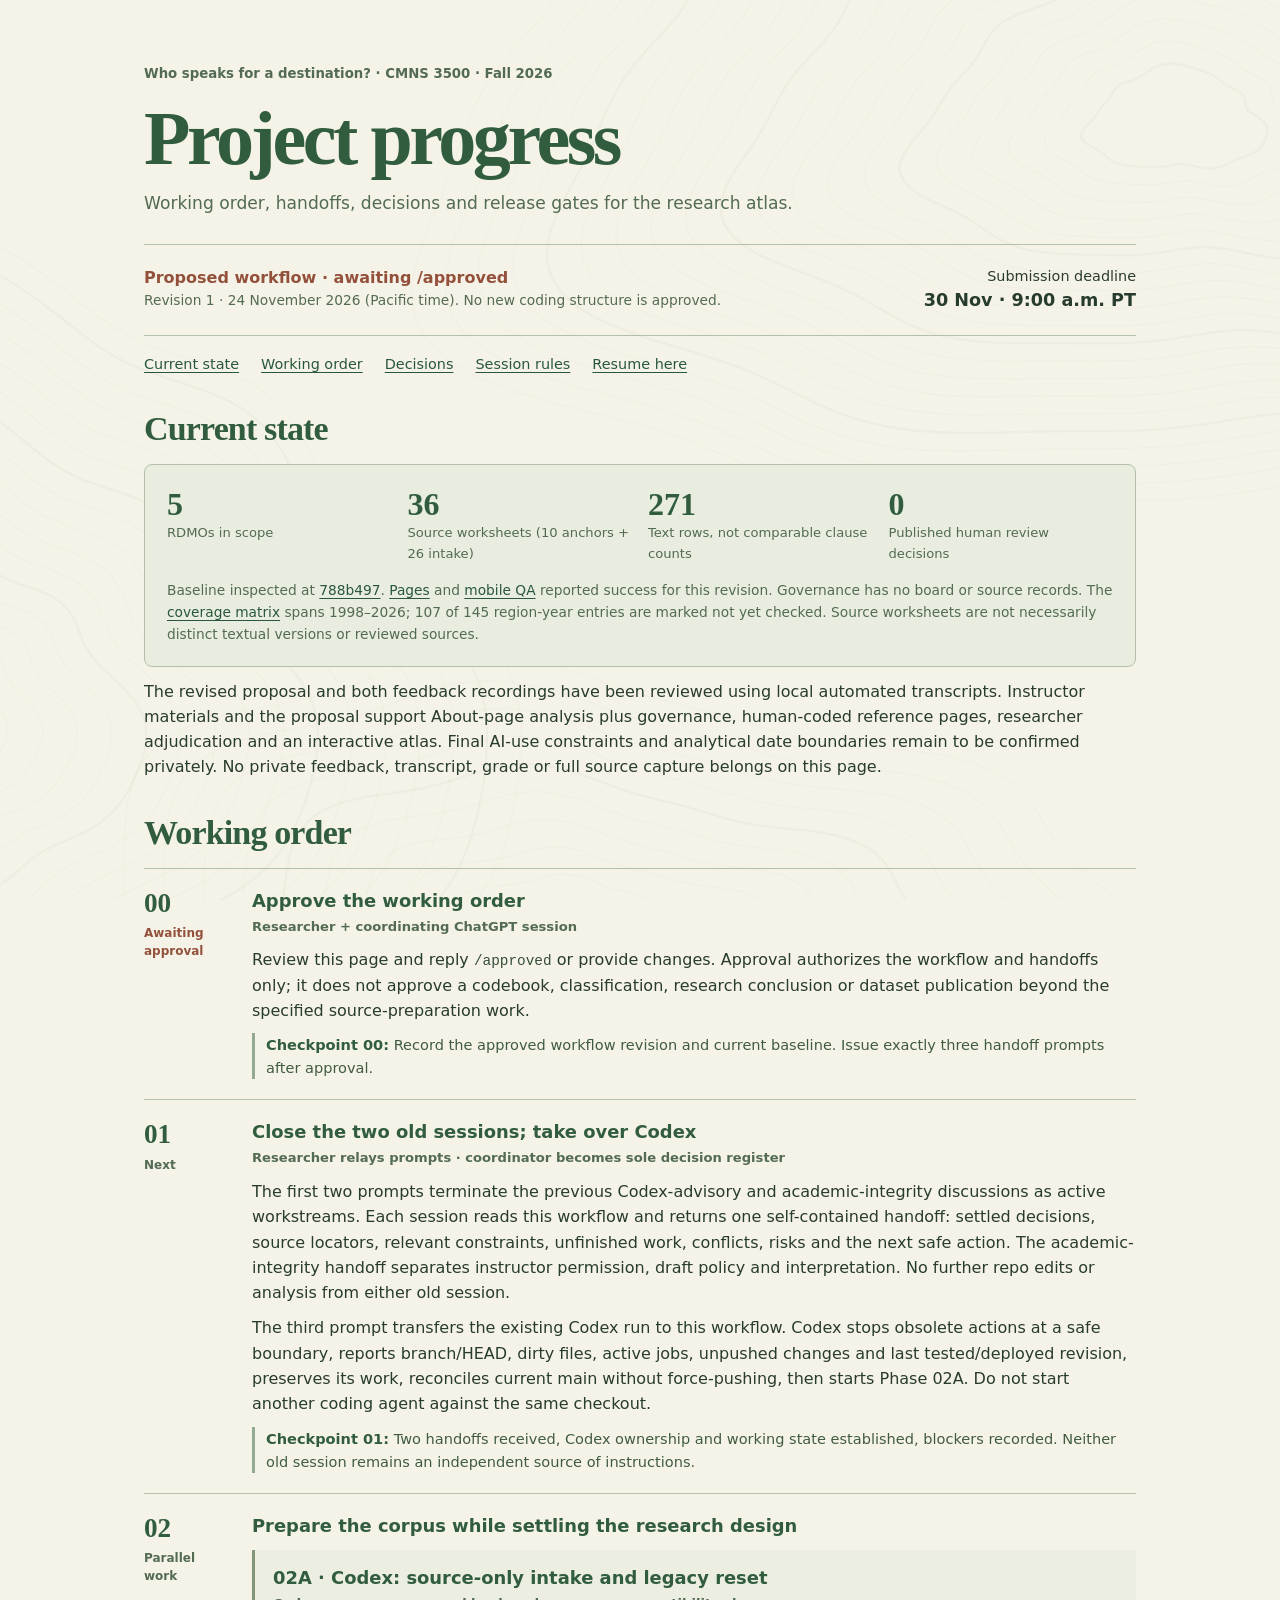
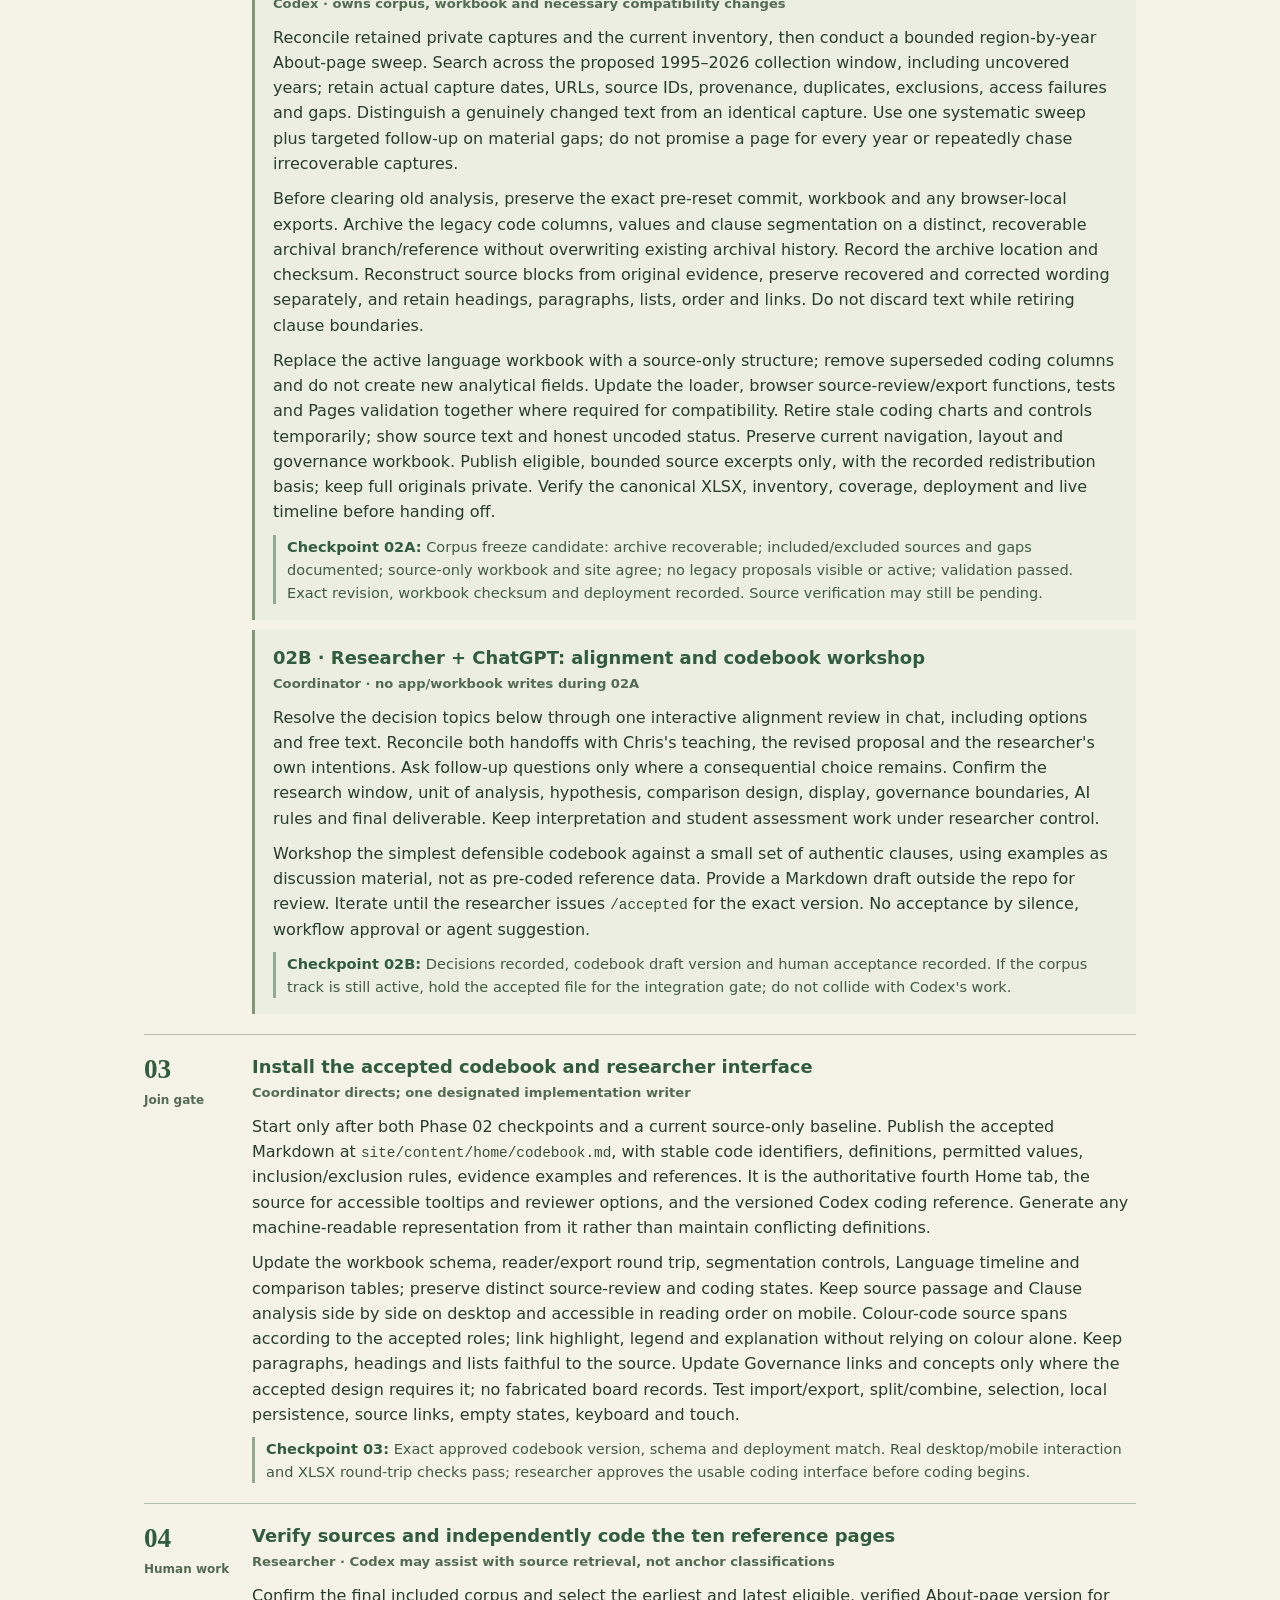
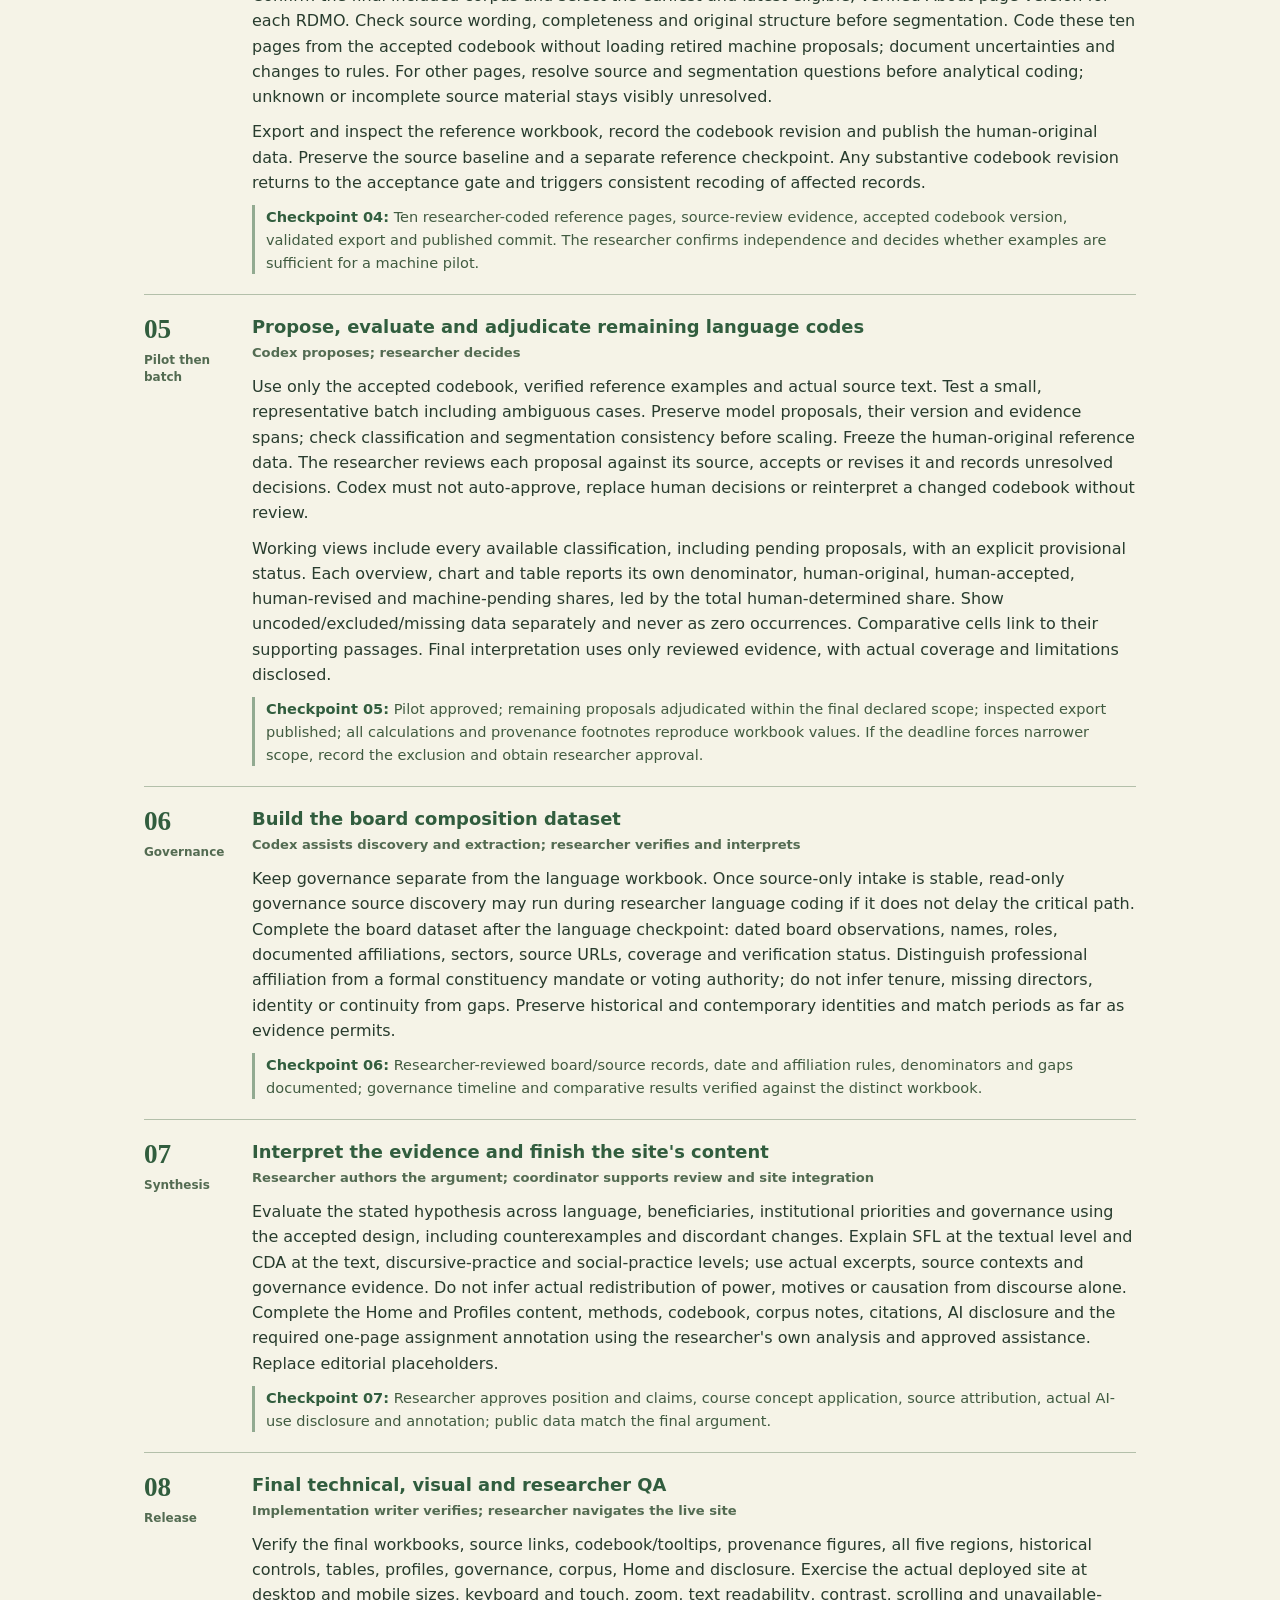
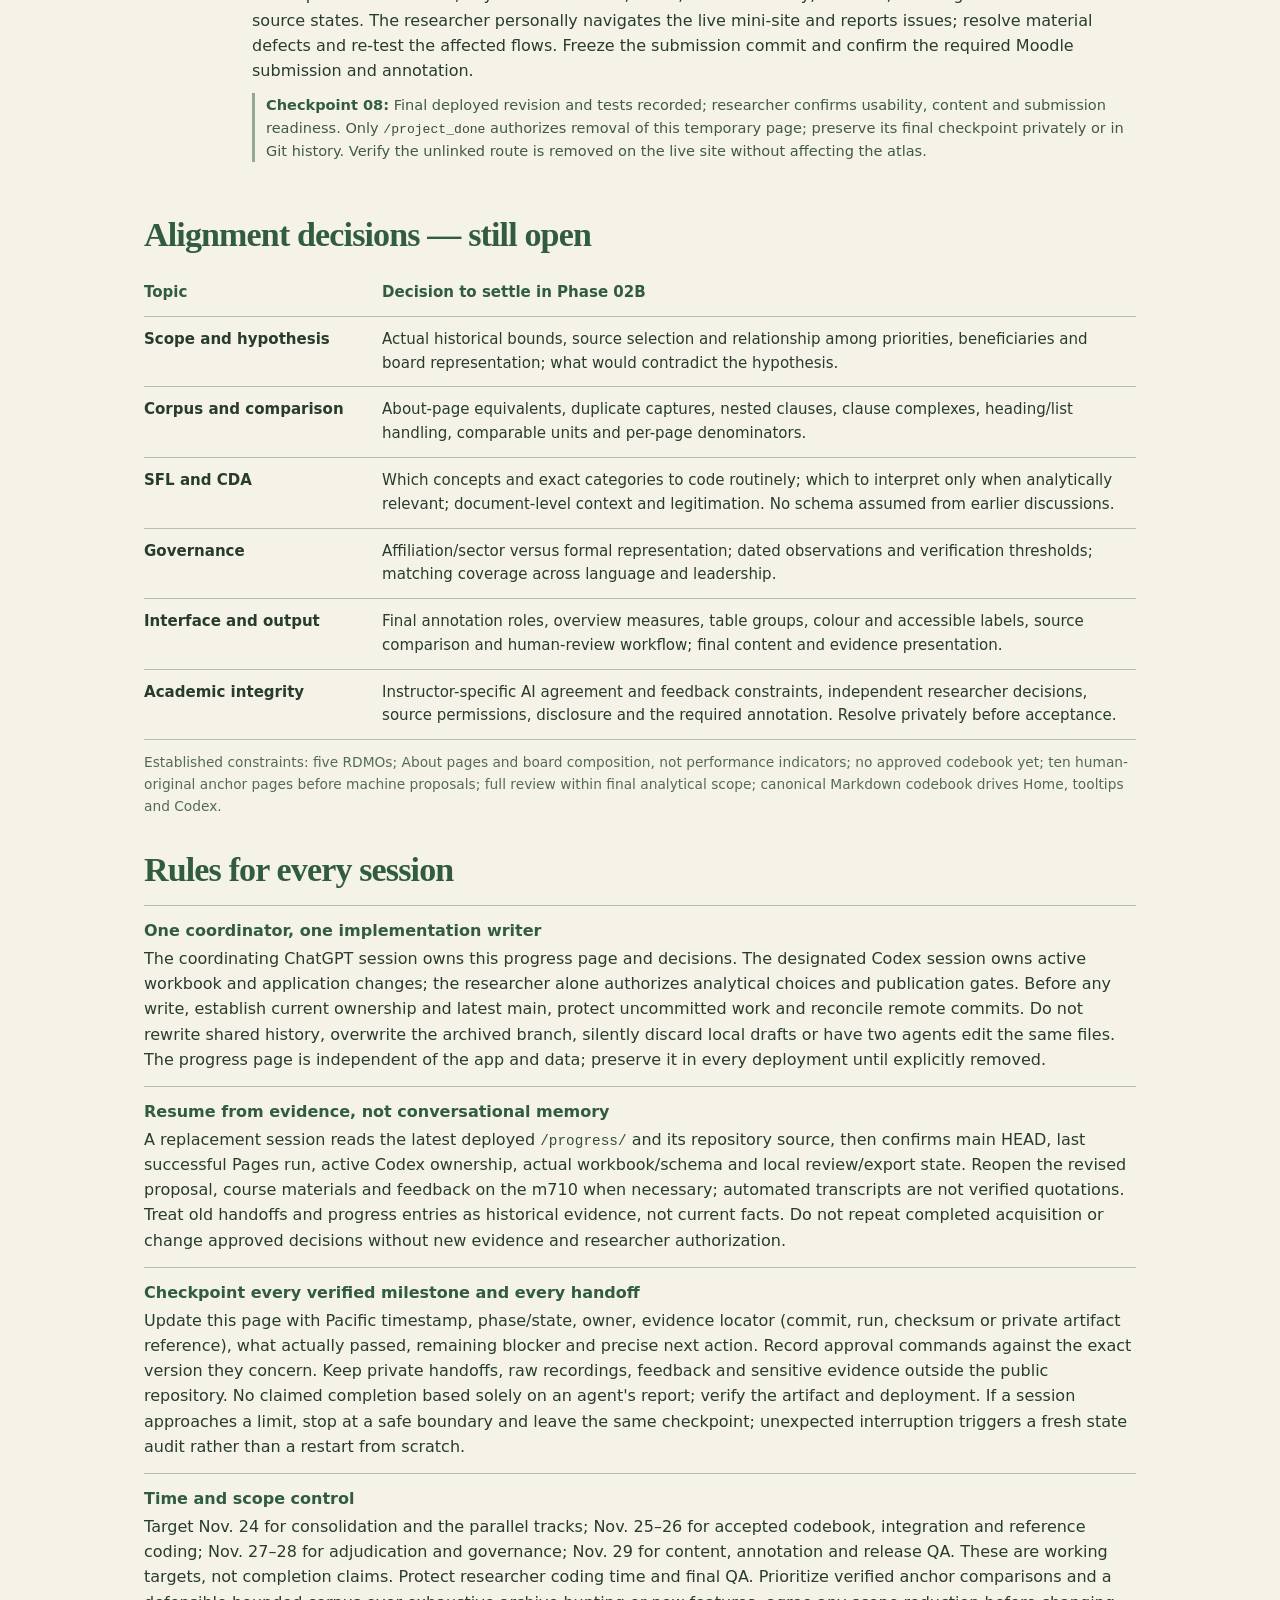
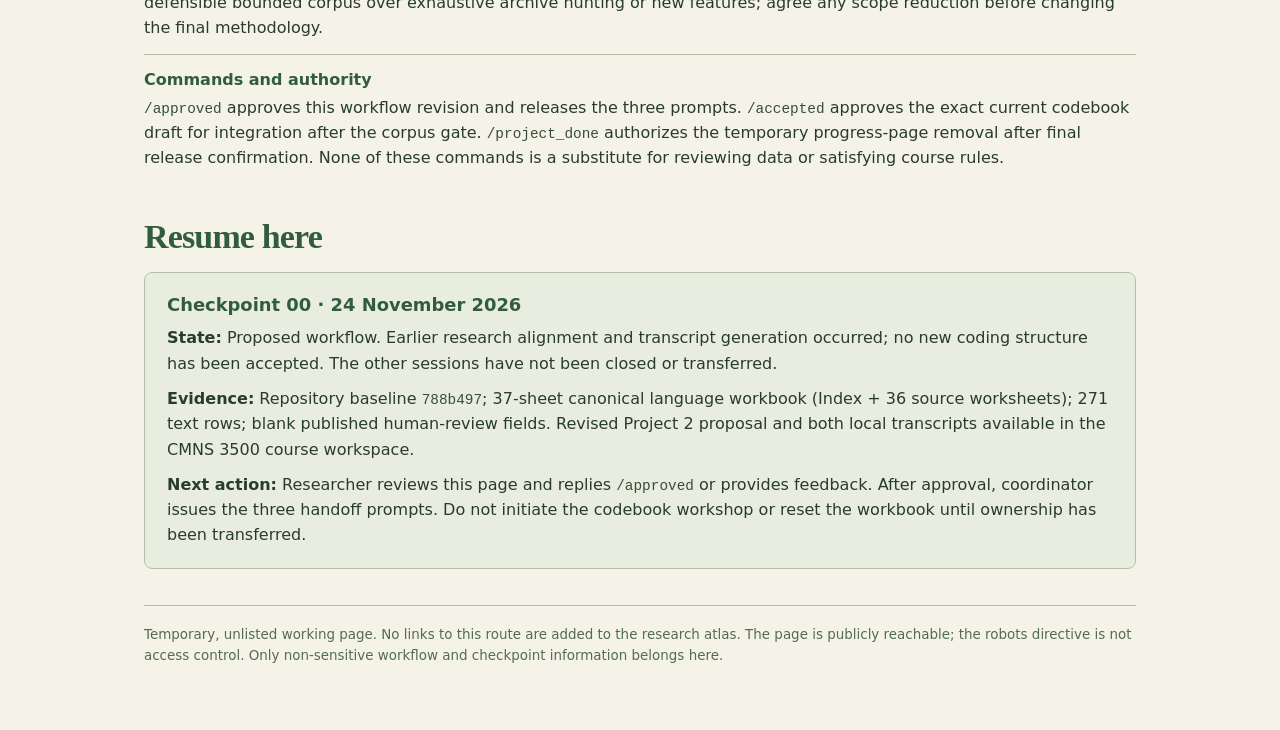
==== site/progress/index.html @ 335370e4 "docs: add temporary project workflow and recovery page" ====
<!doctype html>
<html lang="en">
<head>
<meta charset="utf-8">
<meta name="viewport" content="width=device-width,initial-scale=1">
<meta name="robots" content="noindex,nofollow,noarchive">
<meta name="theme-color" content="#f5f3e7">
<title>Project progress | Who speaks for a destination?</title>
<style>
:root{color-scheme:light;--paper:#f5f3e7;--ink:#283c2e;--pine:#315d3e;--muted:#536b52;--line:#b3bfaa;--wash:#e9eddf;--rust:#93513c;--serif:Georgia,"Times New Roman",serif;--sans:system-ui,-apple-system,BlinkMacSystemFont,"Segoe UI",sans-serif}
*{box-sizing:border-box}
html{scroll-behavior:smooth;scroll-padding-top:1rem}
body{margin:0;background:var(--paper);color:var(--ink);font:16px/1.58 var(--sans)}
body::before{content:"";position:fixed;inset:0;background:url("../assets/images/topography.svg") center/cover no-repeat;opacity:.25;z-index:-1;pointer-events:none}
main{max-width:1120px;margin:auto;padding:clamp(22px,5vw,72px)}
h1,h2,h3,p{margin:0}
h1{font:700 clamp(40px,6vw,76px)/.98 var(--serif);color:var(--pine);letter-spacing:-.045em;max-width:850px}
h2{font:700 clamp(25px,3vw,34px)/1.2 var(--serif);color:var(--pine);letter-spacing:-.025em;margin-bottom:14px}
h3{font-size:1.12rem;line-height:1.35;color:var(--pine)}
p+p{margin-top:10px}
a{color:#28573b;text-decoration:underline;text-underline-offset:3px}
a:focus-visible{outline:3px solid var(--rust);outline-offset:4px}
code{font: .9em ui-monospace,SFMono-Regular,Consolas,monospace;overflow-wrap:anywhere;color:#364e39}
header{padding:0 0 26px;border-bottom:1px solid var(--line)}
.kicker{font-size:.83rem;font-weight:650;color:var(--muted);margin-bottom:16px}
.subtitle{font-size:1.07rem;color:var(--muted);margin-top:15px;max-width:760px}
.status{display:grid;grid-template-columns:1fr auto;align-items:start;gap:16px;padding:20px 0;border-bottom:1px solid var(--line)}
.status strong{color:var(--rust)}
.deadline{text-align:right;font-size:.9rem;white-space:nowrap}
.deadline b{display:block;font-size:1.1rem}
.toc{display:flex;flex-wrap:wrap;gap:8px 22px;padding:17px 0 0;font-size:.9rem}
section{margin-top:33px}
.snapshot{background:var(--wash);border:1px solid var(--line);border-radius:8px;padding:20px 22px}
.metrics{display:grid;grid-template-columns:repeat(4,minmax(0,1fr));gap:16px;margin:0 0 16px}
.metric b{display:block;color:var(--pine);font:700 2rem/1.2 var(--serif)}
.metric span{display:block;font-size:.82rem;color:var(--muted)}
.small{font-size:.86rem;color:var(--muted)}
.phase{position:relative;display:grid;grid-template-columns:88px minmax(0,1fr);gap:20px;padding:20px 0;border-top:1px solid var(--line)}
.phase-id{color:var(--pine);font:700 1.7rem/1.1 var(--serif)}
.phase-status{font:600 .75rem/1.45 var(--sans);display:block;margin-top:7px;color:var(--muted)}
.phase-status.current{color:var(--rust)}
.owner{color:var(--muted);font-size:.82rem;font-weight:650;margin:4px 0 8px}
.gate{margin-top:10px;font-size:.91rem;color:#405b40;border-left:3px solid #92aa91;padding-left:11px}
.gate b{color:#315d3e}
.parallel{padding:16px 18px;background:rgba(233,237,223,.75);border-left:3px solid #82967a;margin-top:12px}
.parallel+.parallel{margin-top:10px}
table{width:100%;border-collapse:collapse;text-align:left;font-size:.94rem}
th,td{padding:11px 12px 11px 0;border-bottom:1px solid var(--line);vertical-align:top}
th{font-weight:650;color:var(--pine)}
td:first-child{width:24%;font-weight:650}
.rule{padding:14px 0;border-top:1px solid var(--line)}
.rule h3{font-size:1rem;margin-bottom:4px}
footer{border-top:1px solid var(--line);margin-top:36px;padding:18px 0 0;color:var(--muted);font-size:.84rem}
@media(max-width:650px){main{padding:24px 18px 40px}.status{grid-template-columns:1fr}.deadline{text-align:left;white-space:normal}.metrics{grid-template-columns:repeat(2,minmax(0,1fr))}.phase{grid-template-columns:54px minmax(0,1fr);gap:12px}.phase-id{font-size:1.45rem}.phase-status{font-size:.7rem}.snapshot{padding:17px 14px}.parallel{padding:12px}.toc{gap:8px 16px}td:first-child{width:29%}}
@media(prefers-reduced-motion:reduce){html{scroll-behavior:auto}}
</style>
</head>
<body>
<main>
<header>
<p class="kicker">Who speaks for a destination? &middot; CMNS 3500 &middot; Fall 2026</p>
<h1>Project progress</h1>
<p class="subtitle">Working order, handoffs, decisions and release gates for the research atlas.</p>
</header>
<div class="status">
<div><strong>Proposed workflow &middot; awaiting /approved</strong><p class="small">Revision 1 &middot; 24 November 2026 (Pacific time). No new coding structure is approved.</p></div>
<div class="deadline">Submission deadline<b>30 Nov &middot; 9:00 a.m. PT</b></div>
</div>
<nav class="toc" aria-label="Page contents"><a href="#baseline">Current state</a><a href="#workflow">Working order</a><a href="#decisions">Decisions</a><a href="#rules">Session rules</a><a href="#checkpoint">Resume here</a></nav>

<section id="baseline" aria-labelledby="baseline-title">
<h2 id="baseline-title">Current state</h2>
<div class="snapshot">
<div class="metrics">
<div class="metric"><b>5</b><span>RDMOs in scope</span></div>
<div class="metric"><b>36</b><span>Source worksheets (10 anchors + 26 intake)</span></div>
<div class="metric"><b>271</b><span>Text rows, not comparable clause counts</span></div>
<div class="metric"><b>0</b><span>Published human review decisions</span></div>
</div>
<p class="small">Baseline inspected at <a href="https://github.com/dudechilling/who-speaks-for-a-destination/commit/788b4977535ac9f807e79483018d8ee8fff9602e">788b497</a>. <a href="https://github.com/dudechilling/who-speaks-for-a-destination/actions/runs/45480235728">Pages</a> and <a href="https://github.com/dudechilling/who-speaks-for-a-destination/actions/runs/45480235491">mobile QA</a> reported success for this revision. Governance has no board or source records. The <a href="https://github.com/dudechilling/who-speaks-for-a-destination/blob/788b4977535ac9f807e79483018d8ee8fff9602e/corpus/longitudinal_coverage.csv">coverage matrix</a> spans 1998–2026; 107 of 145 region-year entries are marked not yet checked. Source worksheets are not necessarily distinct textual versions or reviewed sources.</p>
</div>
<p style="margin-top:12px">The revised proposal and both feedback recordings have been reviewed using local automated transcripts. Instructor materials and the proposal support About-page analysis plus governance, human-coded reference pages, researcher adjudication and an interactive atlas. Final AI-use constraints and analytical date boundaries remain to be confirmed privately. No private feedback, transcript, grade or full source capture belongs on this page.</p>
</section>

<section id="workflow" aria-labelledby="workflow-title">
<h2 id="workflow-title">Working order</h2>

<article class="phase" id="p0">
<div class="phase-id">00<span class="phase-status current">Awaiting approval</span></div>
<div><h3>Approve the working order</h3><p class="owner">Researcher + coordinating ChatGPT session</p><p>Review this page and reply <code>/approved</code> or provide changes. Approval authorizes the workflow and handoffs only; it does not approve a codebook, classification, research conclusion or dataset publication beyond the specified source-preparation work.</p><p class="gate"><b>Checkpoint 00:</b> Record the approved workflow revision and current baseline. Issue exactly three handoff prompts after approval.</p></div>
</article>

<article class="phase" id="p1">
<div class="phase-id">01<span class="phase-status">Next</span></div>
<div><h3>Close the two old sessions; take over Codex</h3><p class="owner">Researcher relays prompts &middot; coordinator becomes sole decision register</p><p>The first two prompts terminate the previous Codex-advisory and academic-integrity discussions as active workstreams. Each session reads this workflow and returns one self-contained handoff: settled decisions, source locators, relevant constraints, unfinished work, conflicts, risks and the next safe action. The academic-integrity handoff separates instructor permission, draft policy and interpretation. No further repo edits or analysis from either old session.</p><p>The third prompt transfers the existing Codex run to this workflow. Codex stops obsolete actions at a safe boundary, reports branch/HEAD, dirty files, active jobs, unpushed changes and last tested/deployed revision, preserves its work, reconciles current main without force-pushing, then starts Phase 02A. Do not start another coding agent against the same checkout.</p><p class="gate"><b>Checkpoint 01:</b> Two handoffs received, Codex ownership and working state established, blockers recorded. Neither old session remains an independent source of instructions.</p></div>
</article>

<article class="phase" id="p2">
<div class="phase-id">02<span class="phase-status">Parallel work</span></div>
<div><h3>Prepare the corpus while settling the research design</h3>
<div class="parallel"><h3>02A &middot; Codex: source-only intake and legacy reset</h3><p class="owner">Codex &middot; owns corpus, workbook and necessary compatibility changes</p><p>Reconcile retained private captures and the current inventory, then conduct a bounded region-by-year About-page sweep. Search across the proposed 1995–2026 collection window, including uncovered years; retain actual capture dates, URLs, source IDs, provenance, duplicates, exclusions, access failures and gaps. Distinguish a genuinely changed text from an identical capture. Use one systematic sweep plus targeted follow-up on material gaps; do not promise a page for every year or repeatedly chase irrecoverable captures.</p><p>Before clearing old analysis, preserve the exact pre-reset commit, workbook and any browser-local exports. Archive the legacy code columns, values and clause segmentation on a distinct, recoverable archival branch/reference without overwriting existing archival history. Record the archive location and checksum. Reconstruct source blocks from original evidence, preserve recovered and corrected wording separately, and retain headings, paragraphs, lists, order and links. Do not discard text while retiring clause boundaries.</p><p>Replace the active language workbook with a source-only structure; remove superseded coding columns and do not create new analytical fields. Update the loader, browser source-review/export functions, tests and Pages validation together where required for compatibility. Retire stale coding charts and controls temporarily; show source text and honest uncoded status. Preserve current navigation, layout and governance workbook. Publish eligible, bounded source excerpts only, with the recorded redistribution basis; keep full originals private. Verify the canonical XLSX, inventory, coverage, deployment and live timeline before handing off.</p><p class="gate"><b>Checkpoint 02A:</b> Corpus freeze candidate: archive recoverable; included/excluded sources and gaps documented; source-only workbook and site agree; no legacy proposals visible or active; validation passed. Exact revision, workbook checksum and deployment recorded. Source verification may still be pending.</p></div>
<div class="parallel"><h3>02B &middot; Researcher + ChatGPT: alignment and codebook workshop</h3><p class="owner">Coordinator &middot; no app/workbook writes during 02A</p><p>Resolve the decision topics below through one interactive alignment review in chat, including options and free text. Reconcile both handoffs with Chris's teaching, the revised proposal and the researcher's own intentions. Ask follow-up questions only where a consequential choice remains. Confirm the research window, unit of analysis, hypothesis, comparison design, display, governance boundaries, AI rules and final deliverable. Keep interpretation and student assessment work under researcher control.</p><p>Workshop the simplest defensible codebook against a small set of authentic clauses, using examples as discussion material, not as pre-coded reference data. Provide a Markdown draft outside the repo for review. Iterate until the researcher issues <code>/accepted</code> for the exact version. No acceptance by silence, workflow approval or agent suggestion.</p><p class="gate"><b>Checkpoint 02B:</b> Decisions recorded, codebook draft version and human acceptance recorded. If the corpus track is still active, hold the accepted file for the integration gate; do not collide with Codex's work.</p></div>
</div>
</article>

<article class="phase" id="p3">
<div class="phase-id">03<span class="phase-status">Join gate</span></div>
<div><h3>Install the accepted codebook and researcher interface</h3><p class="owner">Coordinator directs; one designated implementation writer</p><p>Start only after both Phase 02 checkpoints and a current source-only baseline. Publish the accepted Markdown at <code>site/content/home/codebook.md</code>, with stable code identifiers, definitions, permitted values, inclusion/exclusion rules, evidence examples and references. It is the authoritative fourth Home tab, the source for accessible tooltips and reviewer options, and the versioned Codex coding reference. Generate any machine-readable representation from it rather than maintain conflicting definitions.</p><p>Update the workbook schema, reader/export round trip, segmentation controls, Language timeline and comparison tables; preserve distinct source-review and coding states. Keep source passage and Clause analysis side by side on desktop and accessible in reading order on mobile. Colour-code source spans according to the accepted roles; link highlight, legend and explanation without relying on colour alone. Keep paragraphs, headings and lists faithful to the source. Update Governance links and concepts only where the accepted design requires it; no fabricated board records. Test import/export, split/combine, selection, local persistence, source links, empty states, keyboard and touch.</p><p class="gate"><b>Checkpoint 03:</b> Exact approved codebook version, schema and deployment match. Real desktop/mobile interaction and XLSX round-trip checks pass; researcher approves the usable coding interface before coding begins.</p></div>
</article>

<article class="phase" id="p4">
<div class="phase-id">04<span class="phase-status">Human work</span></div>
<div><h3>Verify sources and independently code the ten reference pages</h3><p class="owner">Researcher &middot; Codex may assist with source retrieval, not anchor classifications</p><p>Confirm the final included corpus and select the earliest and latest eligible, verified About-page version for each RDMO. Check source wording, completeness and original structure before segmentation. Code these ten pages from the accepted codebook without loading retired machine proposals; document uncertainties and changes to rules. For other pages, resolve source and segmentation questions before analytical coding; unknown or incomplete source material stays visibly unresolved.</p><p>Export and inspect the reference workbook, record the codebook revision and publish the human-original data. Preserve the source baseline and a separate reference checkpoint. Any substantive codebook revision returns to the acceptance gate and triggers consistent recoding of affected records.</p><p class="gate"><b>Checkpoint 04:</b> Ten researcher-coded reference pages, source-review evidence, accepted codebook version, validated export and published commit. The researcher confirms independence and decides whether examples are sufficient for a machine pilot.</p></div>
</article>

<article class="phase" id="p5">
<div class="phase-id">05<span class="phase-status">Pilot then batch</span></div>
<div><h3>Propose, evaluate and adjudicate remaining language codes</h3><p class="owner">Codex proposes; researcher decides</p><p>Use only the accepted codebook, verified reference examples and actual source text. Test a small, representative batch including ambiguous cases. Preserve model proposals, their version and evidence spans; check classification and segmentation consistency before scaling. Freeze the human-original reference data. The researcher reviews each proposal against its source, accepts or revises it and records unresolved decisions. Codex must not auto-approve, replace human decisions or reinterpret a changed codebook without review.</p><p>Working views include every available classification, including pending proposals, with an explicit provisional status. Each overview, chart and table reports its own denominator, human-original, human-accepted, human-revised and machine-pending shares, led by the total human-determined share. Show uncoded/excluded/missing data separately and never as zero occurrences. Comparative cells link to their supporting passages. Final interpretation uses only reviewed evidence, with actual coverage and limitations disclosed.</p><p class="gate"><b>Checkpoint 05:</b> Pilot approved; remaining proposals adjudicated within the final declared scope; inspected export published; all calculations and provenance footnotes reproduce workbook values. If the deadline forces narrower scope, record the exclusion and obtain researcher approval.</p></div>
</article>

<article class="phase" id="p6">
<div class="phase-id">06<span class="phase-status">Governance</span></div>
<div><h3>Build the board composition dataset</h3><p class="owner">Codex assists discovery and extraction; researcher verifies and interprets</p><p>Keep governance separate from the language workbook. Once source-only intake is stable, read-only governance source discovery may run during researcher language coding if it does not delay the critical path. Complete the board dataset after the language checkpoint: dated board observations, names, roles, documented affiliations, sectors, source URLs, coverage and verification status. Distinguish professional affiliation from a formal constituency mandate or voting authority; do not infer tenure, missing directors, identity or continuity from gaps. Preserve historical and contemporary identities and match periods as far as evidence permits.</p><p class="gate"><b>Checkpoint 06:</b> Researcher-reviewed board/source records, date and affiliation rules, denominators and gaps documented; governance timeline and comparative results verified against the distinct workbook.</p></div>
</article>

<article class="phase" id="p7">
<div class="phase-id">07<span class="phase-status">Synthesis</span></div>
<div><h3>Interpret the evidence and finish the site's content</h3><p class="owner">Researcher authors the argument; coordinator supports review and site integration</p><p>Evaluate the stated hypothesis across language, beneficiaries, institutional priorities and governance using the accepted design, including counterexamples and discordant changes. Explain SFL at the textual level and CDA at the text, discursive-practice and social-practice levels; use actual excerpts, source contexts and governance evidence. Do not infer actual redistribution of power, motives or causation from discourse alone. Complete the Home and Profiles content, methods, codebook, corpus notes, citations, AI disclosure and the required one-page assignment annotation using the researcher's own analysis and approved assistance. Replace editorial placeholders.</p><p class="gate"><b>Checkpoint 07:</b> Researcher approves position and claims, course concept application, source attribution, actual AI-use disclosure and annotation; public data match the final argument.</p></div>
</article>

<article class="phase" id="p8">
<div class="phase-id">08<span class="phase-status">Release</span></div>
<div><h3>Final technical, visual and researcher QA</h3><p class="owner">Implementation writer verifies; researcher navigates the live site</p><p>Verify the final workbooks, source links, codebook/tooltips, provenance figures, all five regions, historical controls, tables, profiles, governance, corpus, Home and disclosure. Exercise the actual deployed site at desktop and mobile sizes, keyboard and touch, zoom, text readability, contrast, scrolling and unavailable-source states. The researcher personally navigates the live mini-site and reports issues; resolve material defects and re-test the affected flows. Freeze the submission commit and confirm the required Moodle submission and annotation.</p><p class="gate"><b>Checkpoint 08:</b> Final deployed revision and tests recorded; researcher confirms usability, content and submission readiness. Only <code>/project_done</code> authorizes removal of this temporary page; preserve its final checkpoint privately or in Git history. Verify the unlinked route is removed on the live site without affecting the atlas.</p></div>
</article>
</section>

<section id="decisions" aria-labelledby="decision-title">
<h2 id="decision-title">Alignment decisions — still open</h2>
<table>
<thead><tr><th scope="col">Topic</th><th scope="col">Decision to settle in Phase 02B</th></tr></thead>
<tbody>
<tr><td>Scope and hypothesis</td><td>Actual historical bounds, source selection and relationship among priorities, beneficiaries and board representation; what would contradict the hypothesis.</td></tr>
<tr><td>Corpus and comparison</td><td>About-page equivalents, duplicate captures, nested clauses, clause complexes, heading/list handling, comparable units and per-page denominators.</td></tr>
<tr><td>SFL and CDA</td><td>Which concepts and exact categories to code routinely; which to interpret only when analytically relevant; document-level context and legitimation. No schema assumed from earlier discussions.</td></tr>
<tr><td>Governance</td><td>Affiliation/sector versus formal representation; dated observations and verification thresholds; matching coverage across language and leadership.</td></tr>
<tr><td>Interface and output</td><td>Final annotation roles, overview measures, table groups, colour and accessible labels, source comparison and human-review workflow; final content and evidence presentation.</td></tr>
<tr><td>Academic integrity</td><td>Instructor-specific AI agreement and feedback constraints, independent researcher decisions, source permissions, disclosure and the required annotation. Resolve privately before acceptance.</td></tr>
</tbody>
</table>
<p class="small" style="margin-top:12px">Established constraints: five RDMOs; About pages and board composition, not performance indicators; no approved codebook yet; ten human-original anchor pages before machine proposals; full review within final analytical scope; canonical Markdown codebook drives Home, tooltips and Codex.</p>
</section>

<section id="rules" aria-labelledby="rules-title">
<h2 id="rules-title">Rules for every session</h2>
<div class="rule"><h3>One coordinator, one implementation writer</h3><p>The coordinating ChatGPT session owns this progress page and decisions. The designated Codex session owns active workbook and application changes; the researcher alone authorizes analytical choices and publication gates. Before any write, establish current ownership and latest main, protect uncommitted work and reconcile remote commits. Do not rewrite shared history, overwrite the archived branch, silently discard local drafts or have two agents edit the same files. The progress page is independent of the app and data; preserve it in every deployment until explicitly removed.</p></div>
<div class="rule"><h3>Resume from evidence, not conversational memory</h3><p>A replacement session reads the latest deployed <code>/progress/</code> and its repository source, then confirms main HEAD, last successful Pages run, active Codex ownership, actual workbook/schema and local review/export state. Reopen the revised proposal, course materials and feedback on the m710 when necessary; automated transcripts are not verified quotations. Treat old handoffs and progress entries as historical evidence, not current facts. Do not repeat completed acquisition or change approved decisions without new evidence and researcher authorization.</p></div>
<div class="rule"><h3>Checkpoint every verified milestone and every handoff</h3><p>Update this page with Pacific timestamp, phase/state, owner, evidence locator (commit, run, checksum or private artifact reference), what actually passed, remaining blocker and precise next action. Record approval commands against the exact version they concern. Keep private handoffs, raw recordings, feedback and sensitive evidence outside the public repository. No claimed completion based solely on an agent's report; verify the artifact and deployment. If a session approaches a limit, stop at a safe boundary and leave the same checkpoint; unexpected interruption triggers a fresh state audit rather than a restart from scratch.</p></div>
<div class="rule"><h3>Time and scope control</h3><p>Target Nov. 24 for consolidation and the parallel tracks; Nov. 25–26 for accepted codebook, integration and reference coding; Nov. 27–28 for adjudication and governance; Nov. 29 for content, annotation and release QA. These are working targets, not completion claims. Protect researcher coding time and final QA. Prioritize verified anchor comparisons and a defensible bounded corpus over exhaustive archive hunting or new features; agree any scope reduction before changing the final methodology.</p></div>
<div class="rule"><h3>Commands and authority</h3><p><code>/approved</code> approves this workflow revision and releases the three prompts. <code>/accepted</code> approves the exact current codebook draft for integration after the corpus gate. <code>/project_done</code> authorizes the temporary progress-page removal after final release confirmation. None of these commands is a substitute for reviewing data or satisfying course rules.</p></div>
</section>

<section id="checkpoint" aria-labelledby="checkpoint-title">
<h2 id="checkpoint-title">Resume here</h2>
<div class="snapshot"><h3>Checkpoint 00 &middot; 24 November 2026</h3><p style="margin-top:8px"><strong>State:</strong> Proposed workflow. Earlier research alignment and transcript generation occurred; no new coding structure has been accepted. The other sessions have not been closed or transferred.</p><p><strong>Evidence:</strong> Repository baseline <code>788b497</code>; 37-sheet canonical language workbook (Index + 36 source worksheets); 271 text rows; blank published human-review fields. Revised Project 2 proposal and both local transcripts available in the CMNS 3500 course workspace.</p><p><strong>Next action:</strong> Researcher reviews this page and replies <code>/approved</code> or provides feedback. After approval, coordinator issues the three handoff prompts. Do not initiate the codebook workshop or reset the workbook until ownership has been transferred.</p></div>
</section>
<footer>Temporary, unlisted working page. No links to this route are added to the research atlas. The page is publicly reachable; the robots directive is not access control. Only non-sensitive workflow and checkpoint information belongs here.</footer>
</main>
</body>
</html>
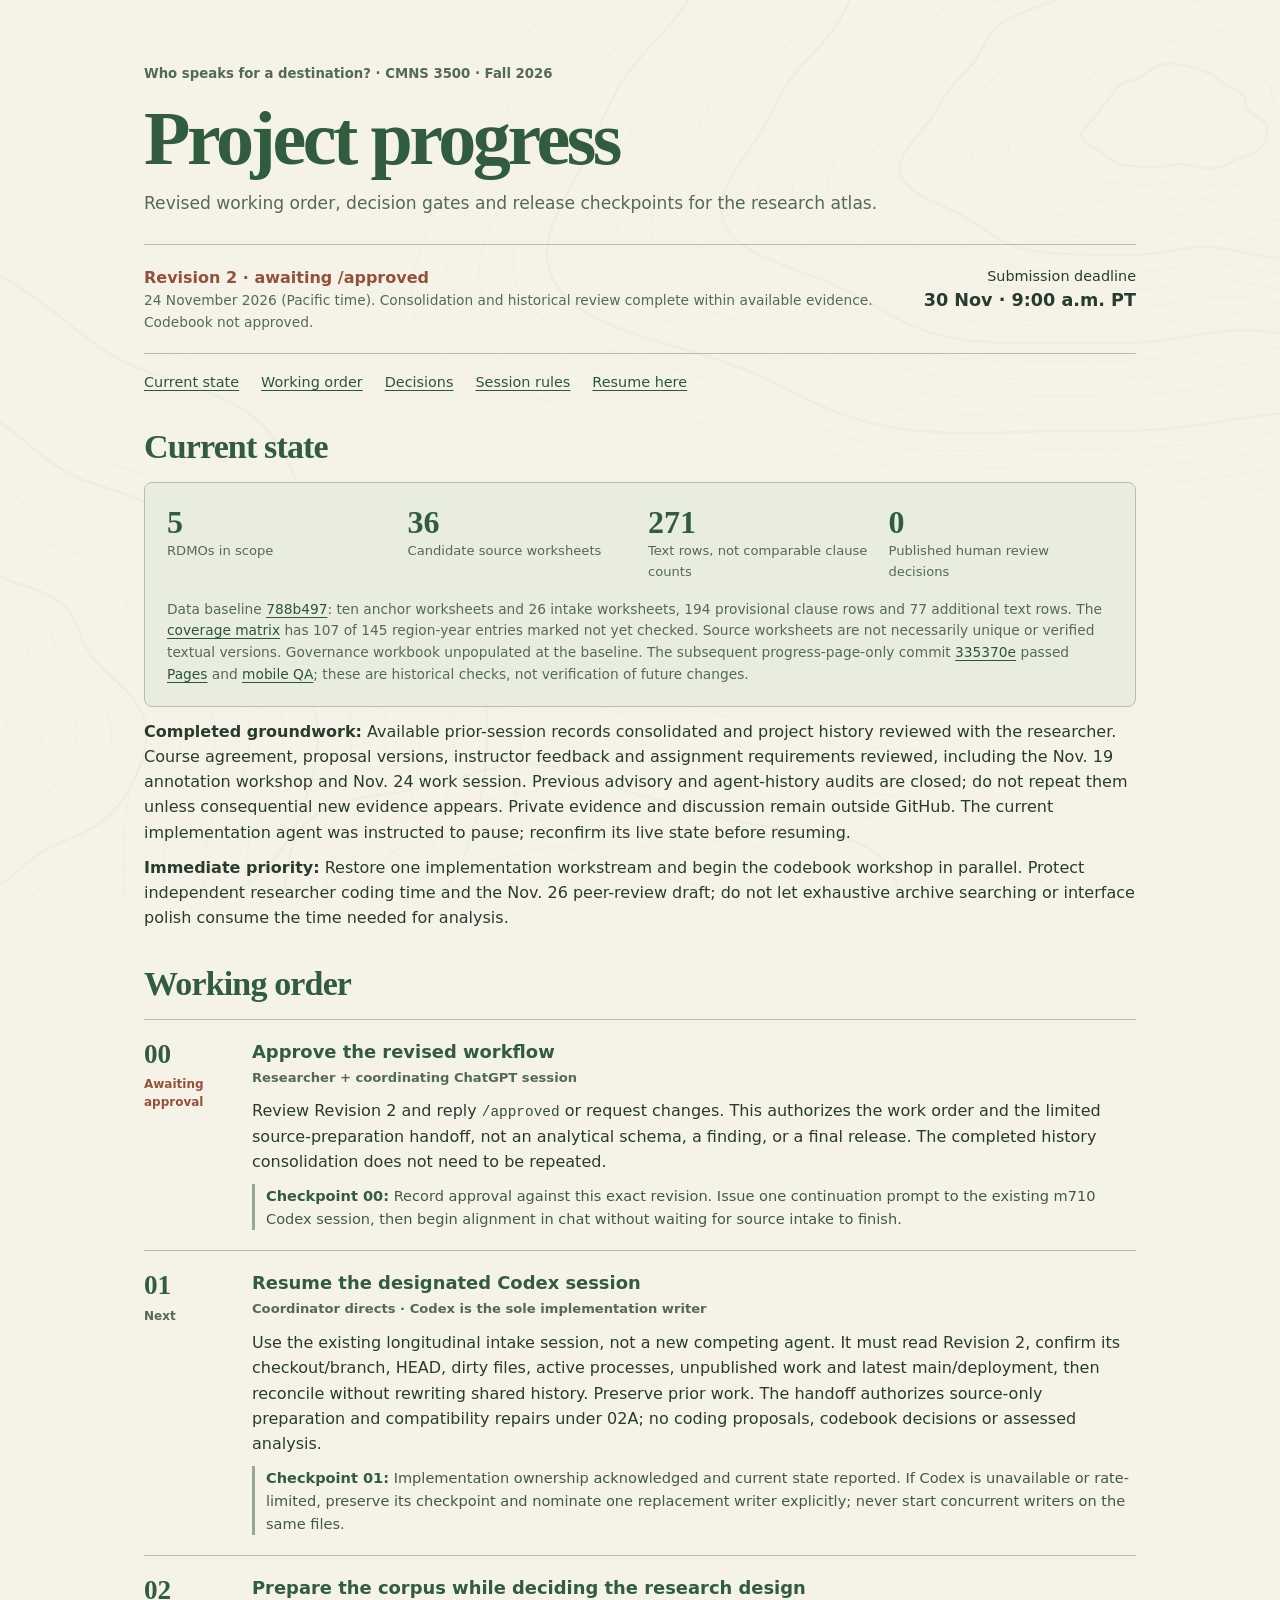
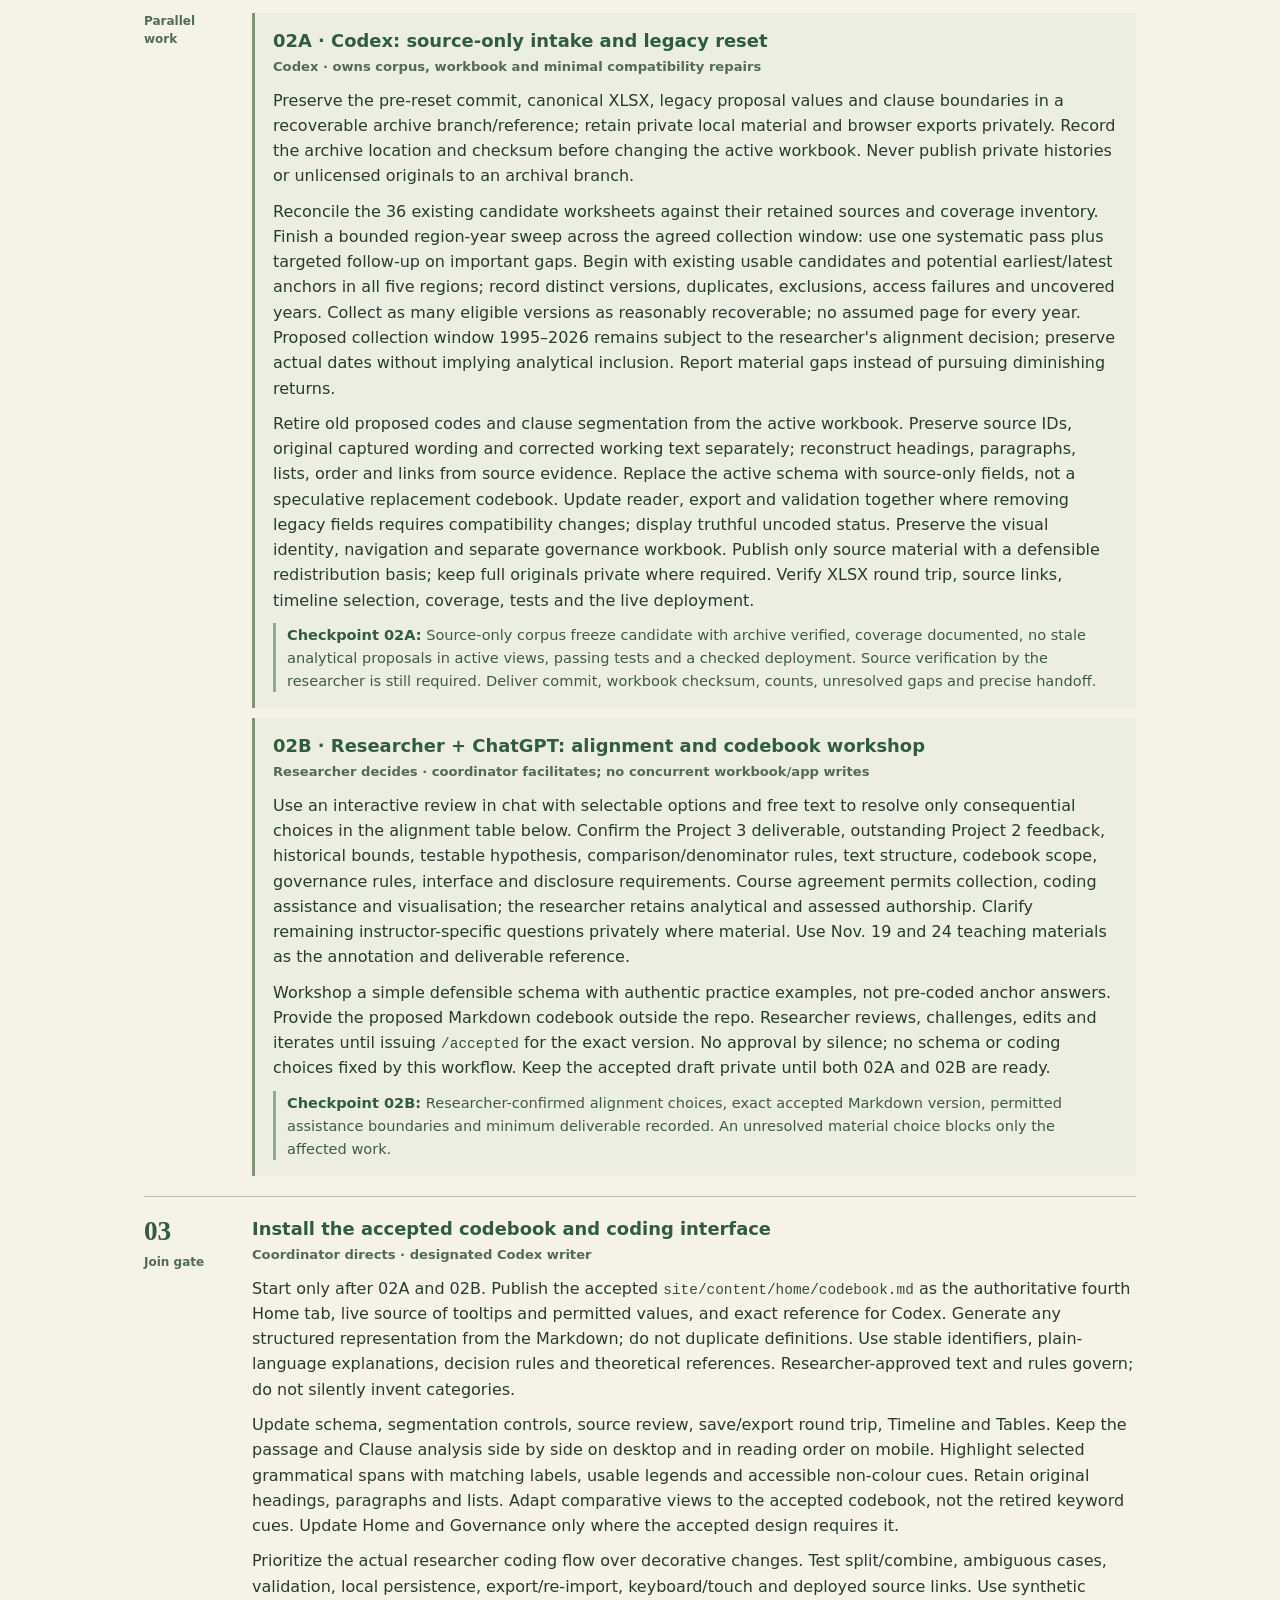
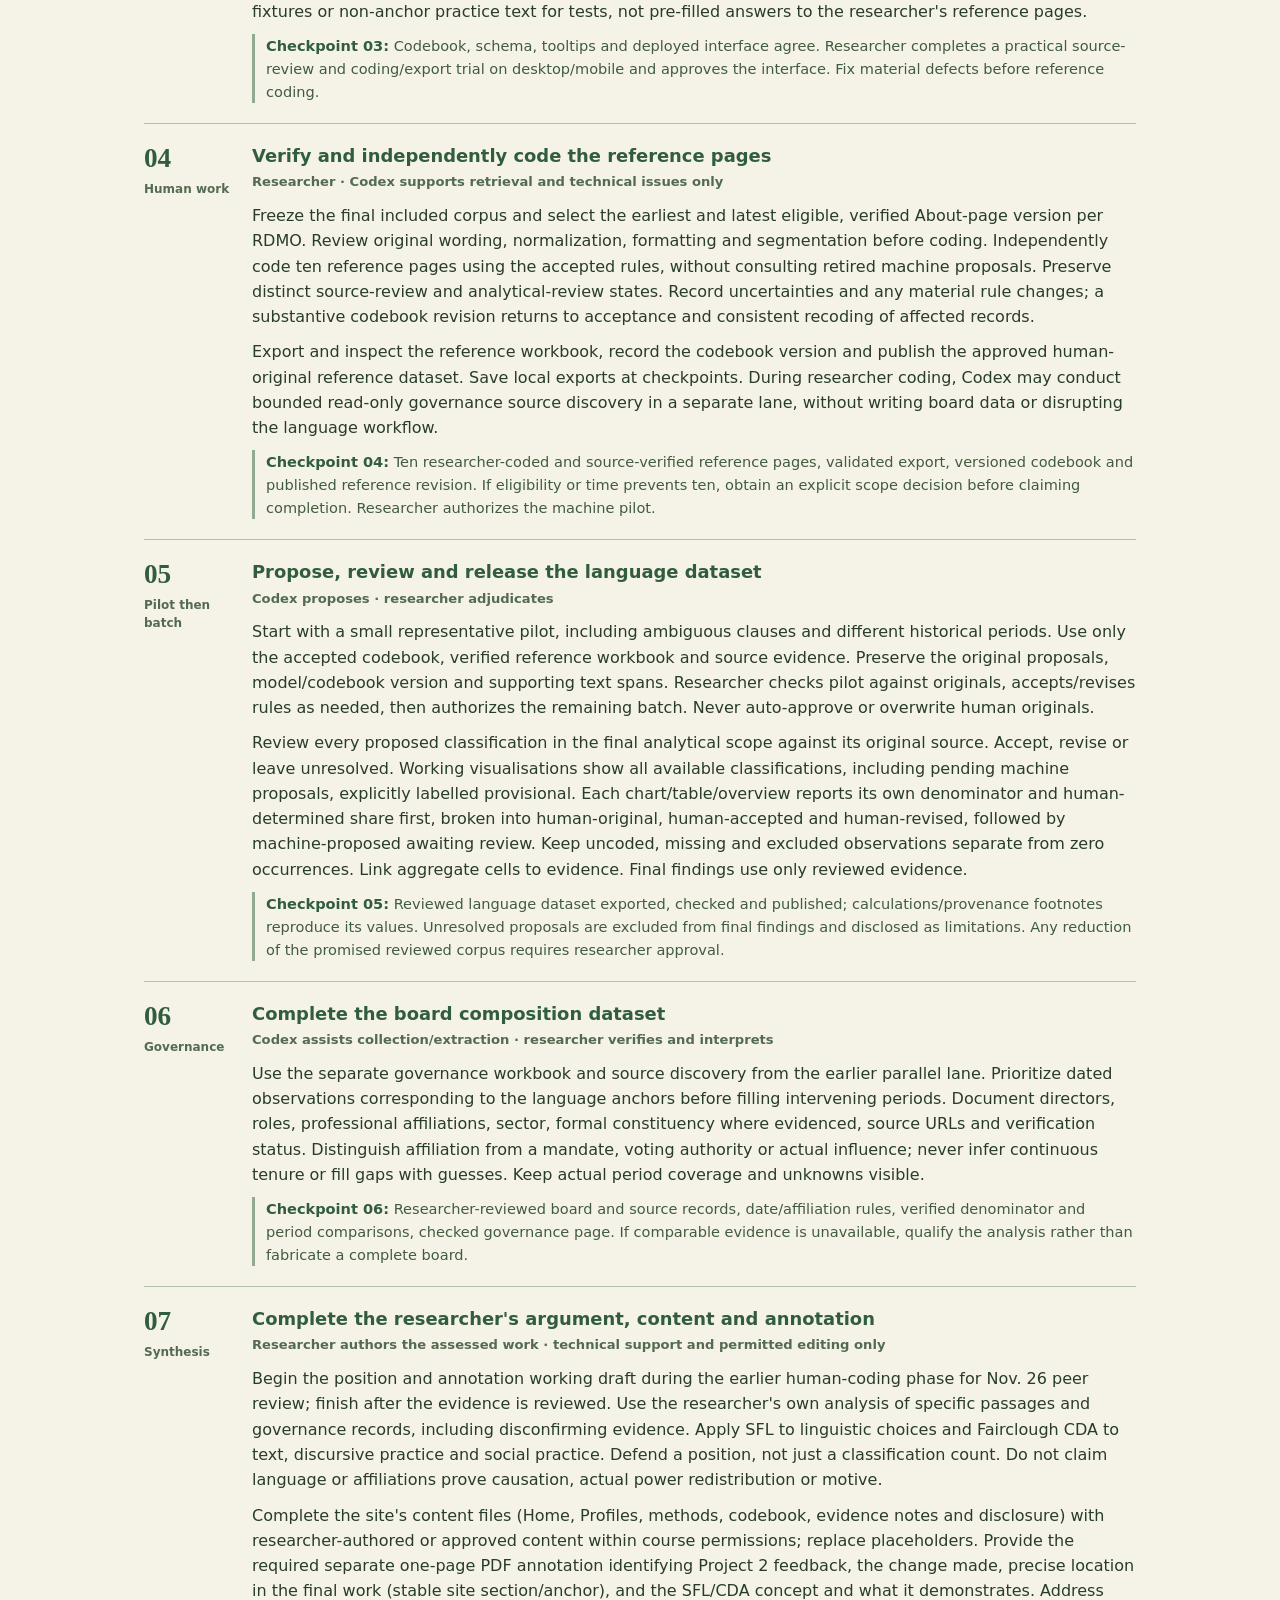
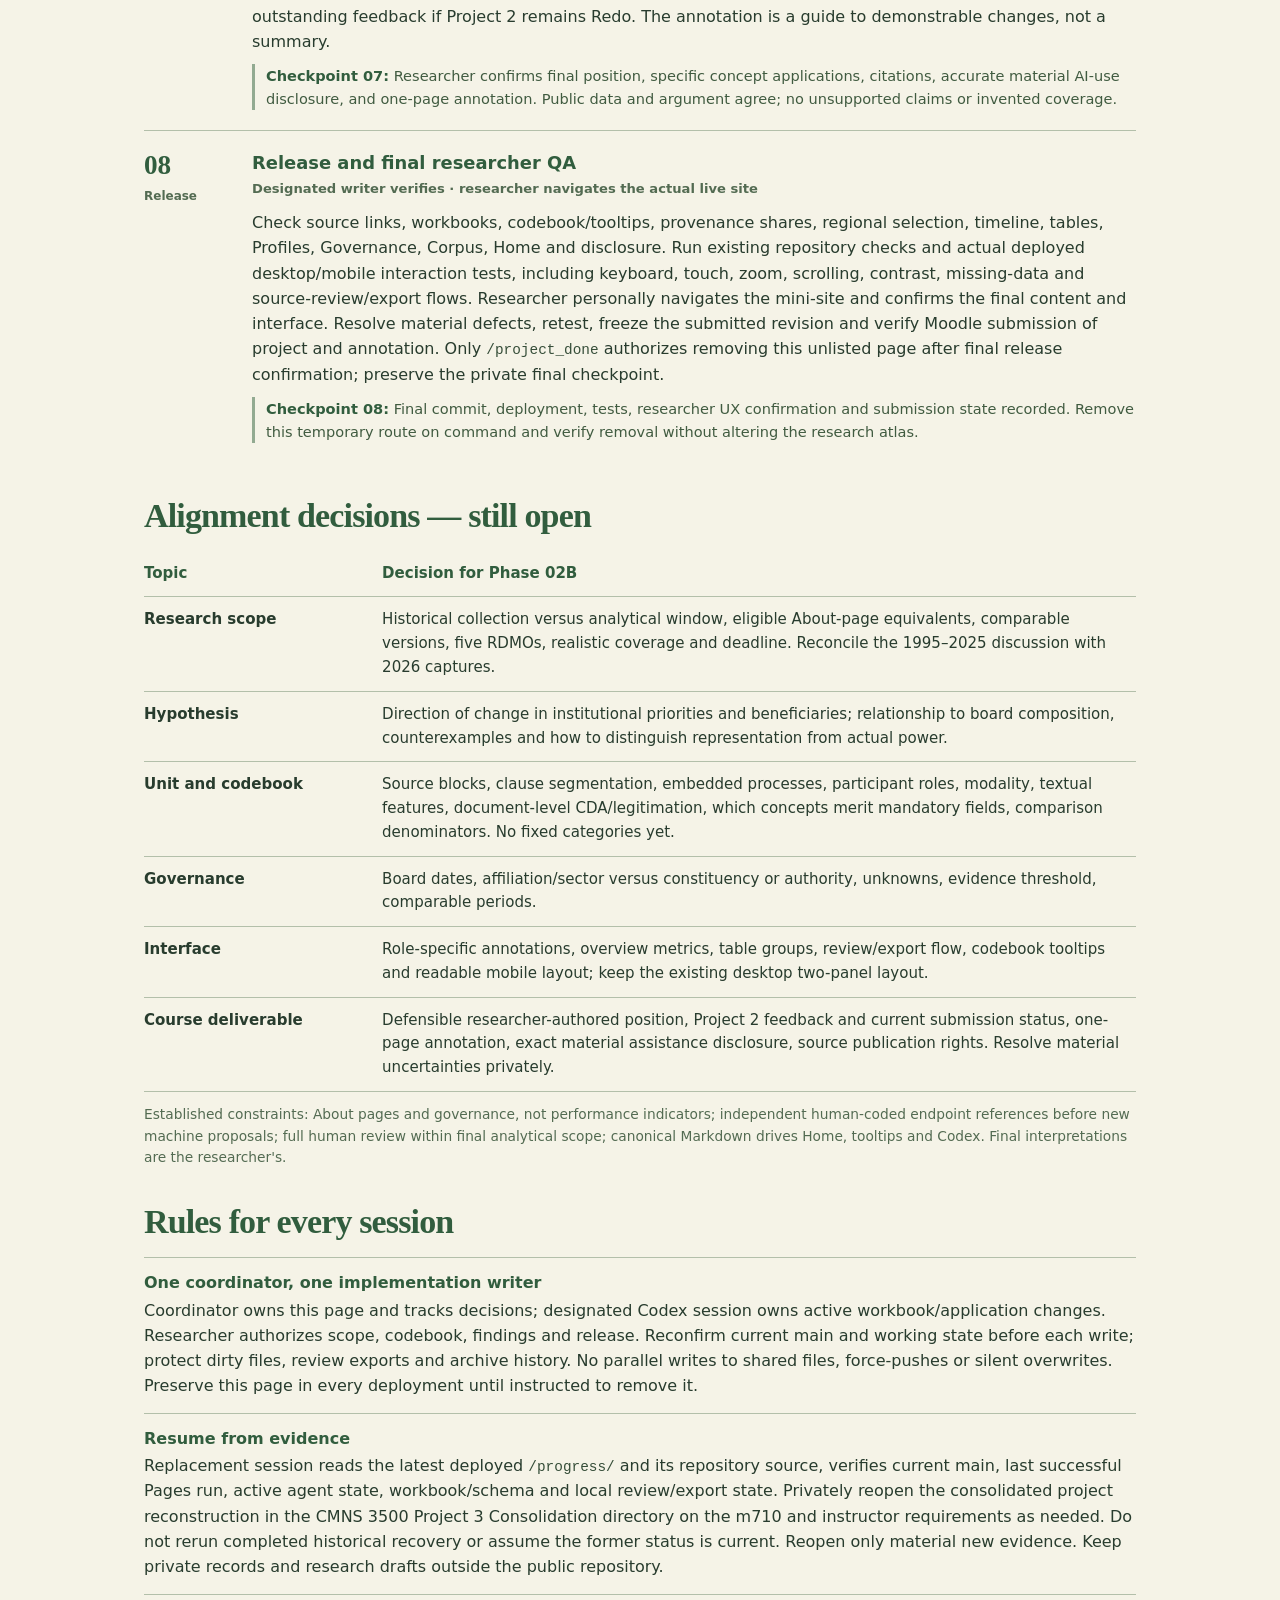
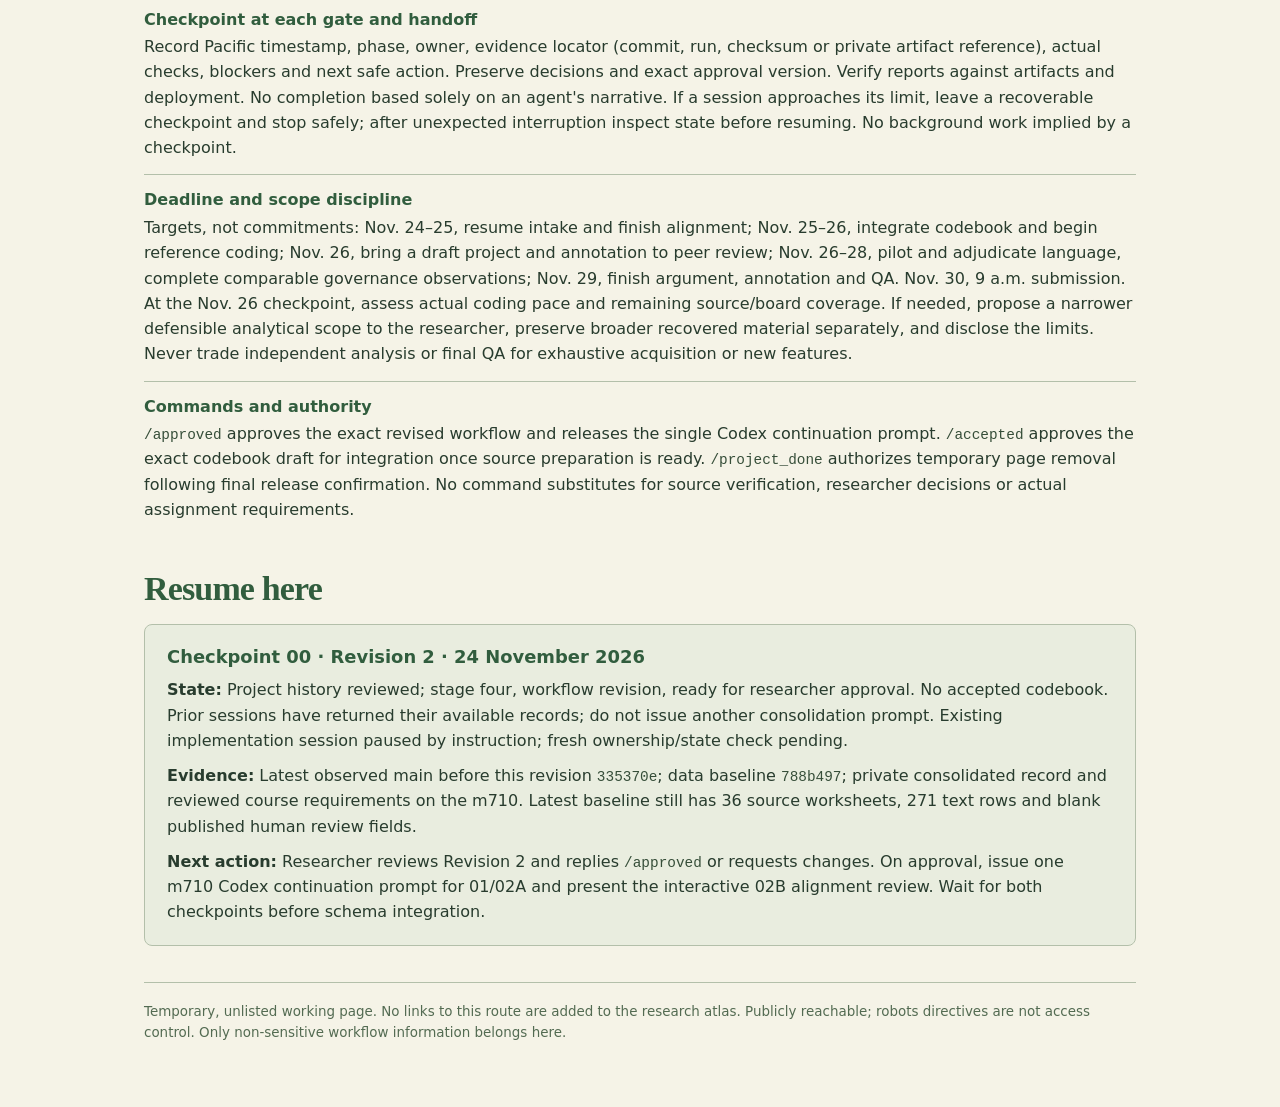
==== commit 19014fb5: "docs: revise project workflow after research alignment" ====
--- a/site/progress/index.html
+++ b/site/progress/index.html
@@ -60,10 +60,10 @@
 <header>
 <p class="kicker">Who speaks for a destination? &middot; CMNS 3500 &middot; Fall 2026</p>
 <h1>Project progress</h1>
-<p class="subtitle">Working order, handoffs, decisions and release gates for the research atlas.</p>
+<p class="subtitle">Revised working order, decision gates and release checkpoints for the research atlas.</p>
 </header>
 <div class="status">
-<div><strong>Proposed workflow &middot; awaiting /approved</strong><p class="small">Revision 1 &middot; 24 November 2026 (Pacific time). No new coding structure is approved.</p></div>
+<div><strong>Revision 2 &middot; awaiting /approved</strong><p class="small">24 November 2026 (Pacific time). Consolidation and historical review complete within available evidence. Codebook not approved.</p></div>
 <div class="deadline">Submission deadline<b>30 Nov &middot; 9:00 a.m. PT</b></div>
 </div>
 <nav class="toc" aria-label="Page contents"><a href="#baseline">Current state</a><a href="#workflow">Working order</a><a href="#decisions">Decisions</a><a href="#rules">Session rules</a><a href="#checkpoint">Resume here</a></nav>
@@ -73,97 +73,100 @@
 <div class="snapshot">
 <div class="metrics">
 <div class="metric"><b>5</b><span>RDMOs in scope</span></div>
-<div class="metric"><b>36</b><span>Source worksheets (10 anchors + 26 intake)</span></div>
+<div class="metric"><b>36</b><span>Candidate source worksheets</span></div>
 <div class="metric"><b>271</b><span>Text rows, not comparable clause counts</span></div>
 <div class="metric"><b>0</b><span>Published human review decisions</span></div>
 </div>
-<p class="small">Baseline inspected at <a href="https://github.com/dudechilling/who-speaks-for-a-destination/commit/788b4977535ac9f807e79483018d8ee8fff9602e">788b497</a>. <a href="https://github.com/dudechilling/who-speaks-for-a-destination/actions/runs/45480235728">Pages</a> and <a href="https://github.com/dudechilling/who-speaks-for-a-destination/actions/runs/45480235491">mobile QA</a> reported success for this revision. Governance has no board or source records. The <a href="https://github.com/dudechilling/who-speaks-for-a-destination/blob/788b4977535ac9f807e79483018d8ee8fff9602e/corpus/longitudinal_coverage.csv">coverage matrix</a> spans 1998–2026; 107 of 145 region-year entries are marked not yet checked. Source worksheets are not necessarily distinct textual versions or reviewed sources.</p>
+<p class="small">Data baseline <a href="https://github.com/dudechilling/who-speaks-for-a-destination/commit/788b4977535ac9f807e79483018d8ee8fff9602e">788b497</a>: ten anchor worksheets and 26 intake worksheets, 194 provisional clause rows and 77 additional text rows. The <a href="https://github.com/dudechilling/who-speaks-for-a-destination/blob/788b4977535ac9f807e79483018d8ee8fff9602e/corpus/longitudinal_coverage.csv">coverage matrix</a> has 107 of 145 region-year entries marked not yet checked. Source worksheets are not necessarily unique or verified textual versions. Governance workbook unpopulated at the baseline. The subsequent progress-page-only commit <a href="https://github.com/dudechilling/who-speaks-for-a-destination/commit/335370e482f01190ed56186aef06fe6423751111">335370e</a> passed <a href="https://github.com/dudechilling/who-speaks-for-a-destination/actions/runs/45493502487">Pages</a> and <a href="https://github.com/dudechilling/who-speaks-for-a-destination/actions/runs/45493502596">mobile QA</a>; these are historical checks, not verification of future changes.</p>
 </div>
-<p style="margin-top:12px">The revised proposal and both feedback recordings have been reviewed using local automated transcripts. Instructor materials and the proposal support About-page analysis plus governance, human-coded reference pages, researcher adjudication and an interactive atlas. Final AI-use constraints and analytical date boundaries remain to be confirmed privately. No private feedback, transcript, grade or full source capture belongs on this page.</p>
+<p style="margin-top:12px"><strong>Completed groundwork:</strong> Available prior-session records consolidated and project history reviewed with the researcher. Course agreement, proposal versions, instructor feedback and assignment requirements reviewed, including the Nov. 19 annotation workshop and Nov. 24 work session. Previous advisory and agent-history audits are closed; do not repeat them unless consequential new evidence appears. Private evidence and discussion remain outside GitHub. The current implementation agent was instructed to pause; reconfirm its live state before resuming.</p>
+<p><strong>Immediate priority:</strong> Restore one implementation workstream and begin the codebook workshop in parallel. Protect independent researcher coding time and the Nov. 26 peer-review draft; do not let exhaustive archive searching or interface polish consume the time needed for analysis.</p>
 </section>
 
 <section id="workflow" aria-labelledby="workflow-title">
 <h2 id="workflow-title">Working order</h2>
-
 <article class="phase" id="p0">
 <div class="phase-id">00<span class="phase-status current">Awaiting approval</span></div>
-<div><h3>Approve the working order</h3><p class="owner">Researcher + coordinating ChatGPT session</p><p>Review this page and reply <code>/approved</code> or provide changes. Approval authorizes the workflow and handoffs only; it does not approve a codebook, classification, research conclusion or dataset publication beyond the specified source-preparation work.</p><p class="gate"><b>Checkpoint 00:</b> Record the approved workflow revision and current baseline. Issue exactly three handoff prompts after approval.</p></div>
+<div><h3>Approve the revised workflow</h3><p class="owner">Researcher + coordinating ChatGPT session</p><p>Review Revision 2 and reply <code>/approved</code> or request changes. This authorizes the work order and the limited source-preparation handoff, not an analytical schema, a finding, or a final release. The completed history consolidation does not need to be repeated.</p><p class="gate"><b>Checkpoint 00:</b> Record approval against this exact revision. Issue one continuation prompt to the existing m710 Codex session, then begin alignment in chat without waiting for source intake to finish.</p></div>
 </article>
 
 <article class="phase" id="p1">
 <div class="phase-id">01<span class="phase-status">Next</span></div>
-<div><h3>Close the two old sessions; take over Codex</h3><p class="owner">Researcher relays prompts &middot; coordinator becomes sole decision register</p><p>The first two prompts terminate the previous Codex-advisory and academic-integrity discussions as active workstreams. Each session reads this workflow and returns one self-contained handoff: settled decisions, source locators, relevant constraints, unfinished work, conflicts, risks and the next safe action. The academic-integrity handoff separates instructor permission, draft policy and interpretation. No further repo edits or analysis from either old session.</p><p>The third prompt transfers the existing Codex run to this workflow. Codex stops obsolete actions at a safe boundary, reports branch/HEAD, dirty files, active jobs, unpushed changes and last tested/deployed revision, preserves its work, reconciles current main without force-pushing, then starts Phase 02A. Do not start another coding agent against the same checkout.</p><p class="gate"><b>Checkpoint 01:</b> Two handoffs received, Codex ownership and working state established, blockers recorded. Neither old session remains an independent source of instructions.</p></div>
+<div><h3>Resume the designated Codex session</h3><p class="owner">Coordinator directs &middot; Codex is the sole implementation writer</p><p>Use the existing longitudinal intake session, not a new competing agent. It must read Revision 2, confirm its checkout/branch, HEAD, dirty files, active processes, unpublished work and latest main/deployment, then reconcile without rewriting shared history. Preserve prior work. The handoff authorizes source-only preparation and compatibility repairs under 02A; no coding proposals, codebook decisions or assessed analysis.</p><p class="gate"><b>Checkpoint 01:</b> Implementation ownership acknowledged and current state reported. If Codex is unavailable or rate-limited, preserve its checkpoint and nominate one replacement writer explicitly; never start concurrent writers on the same files.</p></div>
 </article>
 
 <article class="phase" id="p2">
 <div class="phase-id">02<span class="phase-status">Parallel work</span></div>
-<div><h3>Prepare the corpus while settling the research design</h3>
-<div class="parallel"><h3>02A &middot; Codex: source-only intake and legacy reset</h3><p class="owner">Codex &middot; owns corpus, workbook and necessary compatibility changes</p><p>Reconcile retained private captures and the current inventory, then conduct a bounded region-by-year About-page sweep. Search across the proposed 1995–2026 collection window, including uncovered years; retain actual capture dates, URLs, source IDs, provenance, duplicates, exclusions, access failures and gaps. Distinguish a genuinely changed text from an identical capture. Use one systematic sweep plus targeted follow-up on material gaps; do not promise a page for every year or repeatedly chase irrecoverable captures.</p><p>Before clearing old analysis, preserve the exact pre-reset commit, workbook and any browser-local exports. Archive the legacy code columns, values and clause segmentation on a distinct, recoverable archival branch/reference without overwriting existing archival history. Record the archive location and checksum. Reconstruct source blocks from original evidence, preserve recovered and corrected wording separately, and retain headings, paragraphs, lists, order and links. Do not discard text while retiring clause boundaries.</p><p>Replace the active language workbook with a source-only structure; remove superseded coding columns and do not create new analytical fields. Update the loader, browser source-review/export functions, tests and Pages validation together where required for compatibility. Retire stale coding charts and controls temporarily; show source text and honest uncoded status. Preserve current navigation, layout and governance workbook. Publish eligible, bounded source excerpts only, with the recorded redistribution basis; keep full originals private. Verify the canonical XLSX, inventory, coverage, deployment and live timeline before handing off.</p><p class="gate"><b>Checkpoint 02A:</b> Corpus freeze candidate: archive recoverable; included/excluded sources and gaps documented; source-only workbook and site agree; no legacy proposals visible or active; validation passed. Exact revision, workbook checksum and deployment recorded. Source verification may still be pending.</p></div>
-<div class="parallel"><h3>02B &middot; Researcher + ChatGPT: alignment and codebook workshop</h3><p class="owner">Coordinator &middot; no app/workbook writes during 02A</p><p>Resolve the decision topics below through one interactive alignment review in chat, including options and free text. Reconcile both handoffs with Chris's teaching, the revised proposal and the researcher's own intentions. Ask follow-up questions only where a consequential choice remains. Confirm the research window, unit of analysis, hypothesis, comparison design, display, governance boundaries, AI rules and final deliverable. Keep interpretation and student assessment work under researcher control.</p><p>Workshop the simplest defensible codebook against a small set of authentic clauses, using examples as discussion material, not as pre-coded reference data. Provide a Markdown draft outside the repo for review. Iterate until the researcher issues <code>/accepted</code> for the exact version. No acceptance by silence, workflow approval or agent suggestion.</p><p class="gate"><b>Checkpoint 02B:</b> Decisions recorded, codebook draft version and human acceptance recorded. If the corpus track is still active, hold the accepted file for the integration gate; do not collide with Codex's work.</p></div>
+<div><h3>Prepare the corpus while deciding the research design</h3>
+<div class="parallel"><h3>02A &middot; Codex: source-only intake and legacy reset</h3><p class="owner">Codex &middot; owns corpus, workbook and minimal compatibility repairs</p><p>Preserve the pre-reset commit, canonical XLSX, legacy proposal values and clause boundaries in a recoverable archive branch/reference; retain private local material and browser exports privately. Record the archive location and checksum before changing the active workbook. Never publish private histories or unlicensed originals to an archival branch.</p><p>Reconcile the 36 existing candidate worksheets against their retained sources and coverage inventory. Finish a bounded region-year sweep across the agreed collection window: use one systematic pass plus targeted follow-up on important gaps. Begin with existing usable candidates and potential earliest/latest anchors in all five regions; record distinct versions, duplicates, exclusions, access failures and uncovered years. Collect as many eligible versions as reasonably recoverable; no assumed page for every year. Proposed collection window 1995–2026 remains subject to the researcher's alignment decision; preserve actual dates without implying analytical inclusion. Report material gaps instead of pursuing diminishing returns.</p><p>Retire old proposed codes and clause segmentation from the active workbook. Preserve source IDs, original captured wording and corrected working text separately; reconstruct headings, paragraphs, lists, order and links from source evidence. Replace the active schema with source-only fields, not a speculative replacement codebook. Update reader, export and validation together where removing legacy fields requires compatibility changes; display truthful uncoded status. Preserve the visual identity, navigation and separate governance workbook. Publish only source material with a defensible redistribution basis; keep full originals private where required. Verify XLSX round trip, source links, timeline selection, coverage, tests and the live deployment.</p><p class="gate"><b>Checkpoint 02A:</b> Source-only corpus freeze candidate with archive verified, coverage documented, no stale analytical proposals in active views, passing tests and a checked deployment. Source verification by the researcher is still required. Deliver commit, workbook checksum, counts, unresolved gaps and precise handoff.</p></div>
+<div class="parallel"><h3>02B &middot; Researcher + ChatGPT: alignment and codebook workshop</h3><p class="owner">Researcher decides &middot; coordinator facilitates; no concurrent workbook/app writes</p><p>Use an interactive review in chat with selectable options and free text to resolve only consequential choices in the alignment table below. Confirm the Project 3 deliverable, outstanding Project 2 feedback, historical bounds, testable hypothesis, comparison/denominator rules, text structure, codebook scope, governance rules, interface and disclosure requirements. Course agreement permits collection, coding assistance and visualisation; the researcher retains analytical and assessed authorship. Clarify remaining instructor-specific questions privately where material. Use Nov. 19 and 24 teaching materials as the annotation and deliverable reference.</p><p>Workshop a simple defensible schema with authentic practice examples, not pre-coded anchor answers. Provide the proposed Markdown codebook outside the repo. Researcher reviews, challenges, edits and iterates until issuing <code>/accepted</code> for the exact version. No approval by silence; no schema or coding choices fixed by this workflow. Keep the accepted draft private until both 02A and 02B are ready.</p><p class="gate"><b>Checkpoint 02B:</b> Researcher-confirmed alignment choices, exact accepted Markdown version, permitted assistance boundaries and minimum deliverable recorded. An unresolved material choice blocks only the affected work.</p></div>
 </div>
 </article>
 
 <article class="phase" id="p3">
 <div class="phase-id">03<span class="phase-status">Join gate</span></div>
-<div><h3>Install the accepted codebook and researcher interface</h3><p class="owner">Coordinator directs; one designated implementation writer</p><p>Start only after both Phase 02 checkpoints and a current source-only baseline. Publish the accepted Markdown at <code>site/content/home/codebook.md</code>, with stable code identifiers, definitions, permitted values, inclusion/exclusion rules, evidence examples and references. It is the authoritative fourth Home tab, the source for accessible tooltips and reviewer options, and the versioned Codex coding reference. Generate any machine-readable representation from it rather than maintain conflicting definitions.</p><p>Update the workbook schema, reader/export round trip, segmentation controls, Language timeline and comparison tables; preserve distinct source-review and coding states. Keep source passage and Clause analysis side by side on desktop and accessible in reading order on mobile. Colour-code source spans according to the accepted roles; link highlight, legend and explanation without relying on colour alone. Keep paragraphs, headings and lists faithful to the source. Update Governance links and concepts only where the accepted design requires it; no fabricated board records. Test import/export, split/combine, selection, local persistence, source links, empty states, keyboard and touch.</p><p class="gate"><b>Checkpoint 03:</b> Exact approved codebook version, schema and deployment match. Real desktop/mobile interaction and XLSX round-trip checks pass; researcher approves the usable coding interface before coding begins.</p></div>
+<div><h3>Install the accepted codebook and coding interface</h3><p class="owner">Coordinator directs &middot; designated Codex writer</p><p>Start only after 02A and 02B. Publish the accepted <code>site/content/home/codebook.md</code> as the authoritative fourth Home tab, live source of tooltips and permitted values, and exact reference for Codex. Generate any structured representation from the Markdown; do not duplicate definitions. Use stable identifiers, plain-language explanations, decision rules and theoretical references. Researcher-approved text and rules govern; do not silently invent categories.</p><p>Update schema, segmentation controls, source review, save/export round trip, Timeline and Tables. Keep the passage and Clause analysis side by side on desktop and in reading order on mobile. Highlight selected grammatical spans with matching labels, usable legends and accessible non-colour cues. Retain original headings, paragraphs and lists. Adapt comparative views to the accepted codebook, not the retired keyword cues. Update Home and Governance only where the accepted design requires it.</p><p>Prioritize the actual researcher coding flow over decorative changes. Test split/combine, ambiguous cases, validation, local persistence, export/re-import, keyboard/touch and deployed source links. Use synthetic fixtures or non-anchor practice text for tests, not pre-filled answers to the researcher's reference pages.</p><p class="gate"><b>Checkpoint 03:</b> Codebook, schema, tooltips and deployed interface agree. Researcher completes a practical source-review and coding/export trial on desktop/mobile and approves the interface. Fix material defects before reference coding.</p></div>
 </article>
 
 <article class="phase" id="p4">
 <div class="phase-id">04<span class="phase-status">Human work</span></div>
-<div><h3>Verify sources and independently code the ten reference pages</h3><p class="owner">Researcher &middot; Codex may assist with source retrieval, not anchor classifications</p><p>Confirm the final included corpus and select the earliest and latest eligible, verified About-page version for each RDMO. Check source wording, completeness and original structure before segmentation. Code these ten pages from the accepted codebook without loading retired machine proposals; document uncertainties and changes to rules. For other pages, resolve source and segmentation questions before analytical coding; unknown or incomplete source material stays visibly unresolved.</p><p>Export and inspect the reference workbook, record the codebook revision and publish the human-original data. Preserve the source baseline and a separate reference checkpoint. Any substantive codebook revision returns to the acceptance gate and triggers consistent recoding of affected records.</p><p class="gate"><b>Checkpoint 04:</b> Ten researcher-coded reference pages, source-review evidence, accepted codebook version, validated export and published commit. The researcher confirms independence and decides whether examples are sufficient for a machine pilot.</p></div>
+<div><h3>Verify and independently code the reference pages</h3><p class="owner">Researcher &middot; Codex supports retrieval and technical issues only</p><p>Freeze the final included corpus and select the earliest and latest eligible, verified About-page version per RDMO. Review original wording, normalization, formatting and segmentation before coding. Independently code ten reference pages using the accepted rules, without consulting retired machine proposals. Preserve distinct source-review and analytical-review states. Record uncertainties and any material rule changes; a substantive codebook revision returns to acceptance and consistent recoding of affected records.</p><p>Export and inspect the reference workbook, record the codebook version and publish the approved human-original reference dataset. Save local exports at checkpoints. During researcher coding, Codex may conduct bounded read-only governance source discovery in a separate lane, without writing board data or disrupting the language workflow.</p><p class="gate"><b>Checkpoint 04:</b> Ten researcher-coded and source-verified reference pages, validated export, versioned codebook and published reference revision. If eligibility or time prevents ten, obtain an explicit scope decision before claiming completion. Researcher authorizes the machine pilot.</p></div>
 </article>
 
 <article class="phase" id="p5">
 <div class="phase-id">05<span class="phase-status">Pilot then batch</span></div>
-<div><h3>Propose, evaluate and adjudicate remaining language codes</h3><p class="owner">Codex proposes; researcher decides</p><p>Use only the accepted codebook, verified reference examples and actual source text. Test a small, representative batch including ambiguous cases. Preserve model proposals, their version and evidence spans; check classification and segmentation consistency before scaling. Freeze the human-original reference data. The researcher reviews each proposal against its source, accepts or revises it and records unresolved decisions. Codex must not auto-approve, replace human decisions or reinterpret a changed codebook without review.</p><p>Working views include every available classification, including pending proposals, with an explicit provisional status. Each overview, chart and table reports its own denominator, human-original, human-accepted, human-revised and machine-pending shares, led by the total human-determined share. Show uncoded/excluded/missing data separately and never as zero occurrences. Comparative cells link to their supporting passages. Final interpretation uses only reviewed evidence, with actual coverage and limitations disclosed.</p><p class="gate"><b>Checkpoint 05:</b> Pilot approved; remaining proposals adjudicated within the final declared scope; inspected export published; all calculations and provenance footnotes reproduce workbook values. If the deadline forces narrower scope, record the exclusion and obtain researcher approval.</p></div>
+<div><h3>Propose, review and release the language dataset</h3><p class="owner">Codex proposes &middot; researcher adjudicates</p><p>Start with a small representative pilot, including ambiguous clauses and different historical periods. Use only the accepted codebook, verified reference workbook and source evidence. Preserve the original proposals, model/codebook version and supporting text spans. Researcher checks pilot against originals, accepts/revises rules as needed, then authorizes the remaining batch. Never auto-approve or overwrite human originals.</p><p>Review every proposed classification in the final analytical scope against its original source. Accept, revise or leave unresolved. Working visualisations show all available classifications, including pending machine proposals, explicitly labelled provisional. Each chart/table/overview reports its own denominator and human-determined share first, broken into human-original, human-accepted and human-revised, followed by machine-proposed awaiting review. Keep uncoded, missing and excluded observations separate from zero occurrences. Link aggregate cells to evidence. Final findings use only reviewed evidence.</p><p class="gate"><b>Checkpoint 05:</b> Reviewed language dataset exported, checked and published; calculations/provenance footnotes reproduce its values. Unresolved proposals are excluded from final findings and disclosed as limitations. Any reduction of the promised reviewed corpus requires researcher approval.</p></div>
 </article>
 
 <article class="phase" id="p6">
 <div class="phase-id">06<span class="phase-status">Governance</span></div>
-<div><h3>Build the board composition dataset</h3><p class="owner">Codex assists discovery and extraction; researcher verifies and interprets</p><p>Keep governance separate from the language workbook. Once source-only intake is stable, read-only governance source discovery may run during researcher language coding if it does not delay the critical path. Complete the board dataset after the language checkpoint: dated board observations, names, roles, documented affiliations, sectors, source URLs, coverage and verification status. Distinguish professional affiliation from a formal constituency mandate or voting authority; do not infer tenure, missing directors, identity or continuity from gaps. Preserve historical and contemporary identities and match periods as far as evidence permits.</p><p class="gate"><b>Checkpoint 06:</b> Researcher-reviewed board/source records, date and affiliation rules, denominators and gaps documented; governance timeline and comparative results verified against the distinct workbook.</p></div>
+<div><h3>Complete the board composition dataset</h3><p class="owner">Codex assists collection/extraction &middot; researcher verifies and interprets</p><p>Use the separate governance workbook and source discovery from the earlier parallel lane. Prioritize dated observations corresponding to the language anchors before filling intervening periods. Document directors, roles, professional affiliations, sector, formal constituency where evidenced, source URLs and verification status. Distinguish affiliation from a mandate, voting authority or actual influence; never infer continuous tenure or fill gaps with guesses. Keep actual period coverage and unknowns visible.</p><p class="gate"><b>Checkpoint 06:</b> Researcher-reviewed board and source records, date/affiliation rules, verified denominator and period comparisons, checked governance page. If comparable evidence is unavailable, qualify the analysis rather than fabricate a complete board.</p></div>
 </article>
 
 <article class="phase" id="p7">
 <div class="phase-id">07<span class="phase-status">Synthesis</span></div>
-<div><h3>Interpret the evidence and finish the site's content</h3><p class="owner">Researcher authors the argument; coordinator supports review and site integration</p><p>Evaluate the stated hypothesis across language, beneficiaries, institutional priorities and governance using the accepted design, including counterexamples and discordant changes. Explain SFL at the textual level and CDA at the text, discursive-practice and social-practice levels; use actual excerpts, source contexts and governance evidence. Do not infer actual redistribution of power, motives or causation from discourse alone. Complete the Home and Profiles content, methods, codebook, corpus notes, citations, AI disclosure and the required one-page assignment annotation using the researcher's own analysis and approved assistance. Replace editorial placeholders.</p><p class="gate"><b>Checkpoint 07:</b> Researcher approves position and claims, course concept application, source attribution, actual AI-use disclosure and annotation; public data match the final argument.</p></div>
+<div><h3>Complete the researcher's argument, content and annotation</h3><p class="owner">Researcher authors the assessed work &middot; technical support and permitted editing only</p><p>Begin the position and annotation working draft during the earlier human-coding phase for Nov. 26 peer review; finish after the evidence is reviewed. Use the researcher's own analysis of specific passages and governance records, including disconfirming evidence. Apply SFL to linguistic choices and Fairclough CDA to text, discursive practice and social practice. Defend a position, not just a classification count. Do not claim language or affiliations prove causation, actual power redistribution or motive.</p><p>Complete the site's content files (Home, Profiles, methods, codebook, evidence notes and disclosure) with researcher-authored or approved content within course permissions; replace placeholders. Provide the required separate one-page PDF annotation identifying Project 2 feedback, the change made, precise location in the final work (stable site section/anchor), and the SFL/CDA concept and what it demonstrates. Address outstanding feedback if Project 2 remains Redo. The annotation is a guide to demonstrable changes, not a summary.</p><p class="gate"><b>Checkpoint 07:</b> Researcher confirms final position, specific concept applications, citations, accurate material AI-use disclosure, and one-page annotation. Public data and argument agree; no unsupported claims or invented coverage.</p></div>
 </article>
 
 <article class="phase" id="p8">
 <div class="phase-id">08<span class="phase-status">Release</span></div>
-<div><h3>Final technical, visual and researcher QA</h3><p class="owner">Implementation writer verifies; researcher navigates the live site</p><p>Verify the final workbooks, source links, codebook/tooltips, provenance figures, all five regions, historical controls, tables, profiles, governance, corpus, Home and disclosure. Exercise the actual deployed site at desktop and mobile sizes, keyboard and touch, zoom, text readability, contrast, scrolling and unavailable-source states. The researcher personally navigates the live mini-site and reports issues; resolve material defects and re-test the affected flows. Freeze the submission commit and confirm the required Moodle submission and annotation.</p><p class="gate"><b>Checkpoint 08:</b> Final deployed revision and tests recorded; researcher confirms usability, content and submission readiness. Only <code>/project_done</code> authorizes removal of this temporary page; preserve its final checkpoint privately or in Git history. Verify the unlinked route is removed on the live site without affecting the atlas.</p></div>
+<div><h3>Release and final researcher QA</h3><p class="owner">Designated writer verifies &middot; researcher navigates the actual live site</p><p>Check source links, workbooks, codebook/tooltips, provenance shares, regional selection, timeline, tables, Profiles, Governance, Corpus, Home and disclosure. Run existing repository checks and actual deployed desktop/mobile interaction tests, including keyboard, touch, zoom, scrolling, contrast, missing-data and source-review/export flows. Researcher personally navigates the mini-site and confirms the final content and interface. Resolve material defects, retest, freeze the submitted revision and verify Moodle submission of project and annotation. Only <code>/project_done</code> authorizes removing this unlisted page after final release confirmation; preserve the private final checkpoint.</p><p class="gate"><b>Checkpoint 08:</b> Final commit, deployment, tests, researcher UX confirmation and submission state recorded. Remove this temporary route on command and verify removal without altering the research atlas.</p></div>
 </article>
 </section>
 
 <section id="decisions" aria-labelledby="decision-title">
 <h2 id="decision-title">Alignment decisions — still open</h2>
 <table>
-<thead><tr><th scope="col">Topic</th><th scope="col">Decision to settle in Phase 02B</th></tr></thead>
+<thead><tr><th scope="col">Topic</th><th scope="col">Decision for Phase 02B</th></tr></thead>
 <tbody>
-<tr><td>Scope and hypothesis</td><td>Actual historical bounds, source selection and relationship among priorities, beneficiaries and board representation; what would contradict the hypothesis.</td></tr>
-<tr><td>Corpus and comparison</td><td>About-page equivalents, duplicate captures, nested clauses, clause complexes, heading/list handling, comparable units and per-page denominators.</td></tr>
-<tr><td>SFL and CDA</td><td>Which concepts and exact categories to code routinely; which to interpret only when analytically relevant; document-level context and legitimation. No schema assumed from earlier discussions.</td></tr>
-<tr><td>Governance</td><td>Affiliation/sector versus formal representation; dated observations and verification thresholds; matching coverage across language and leadership.</td></tr>
-<tr><td>Interface and output</td><td>Final annotation roles, overview measures, table groups, colour and accessible labels, source comparison and human-review workflow; final content and evidence presentation.</td></tr>
-<tr><td>Academic integrity</td><td>Instructor-specific AI agreement and feedback constraints, independent researcher decisions, source permissions, disclosure and the required annotation. Resolve privately before acceptance.</td></tr>
+<tr><td>Research scope</td><td>Historical collection versus analytical window, eligible About-page equivalents, comparable versions, five RDMOs, realistic coverage and deadline. Reconcile the 1995–2025 discussion with 2026 captures.</td></tr>
+<tr><td>Hypothesis</td><td>Direction of change in institutional priorities and beneficiaries; relationship to board composition, counterexamples and how to distinguish representation from actual power.</td></tr>
+<tr><td>Unit and codebook</td><td>Source blocks, clause segmentation, embedded processes, participant roles, modality, textual features, document-level CDA/legitimation, which concepts merit mandatory fields, comparison denominators. No fixed categories yet.</td></tr>
+<tr><td>Governance</td><td>Board dates, affiliation/sector versus constituency or authority, unknowns, evidence threshold, comparable periods.</td></tr>
+<tr><td>Interface</td><td>Role-specific annotations, overview metrics, table groups, review/export flow, codebook tooltips and readable mobile layout; keep the existing desktop two-panel layout.</td></tr>
+<tr><td>Course deliverable</td><td>Defensible researcher-authored position, Project 2 feedback and current submission status, one-page annotation, exact material assistance disclosure, source publication rights. Resolve material uncertainties privately.</td></tr>
 </tbody>
 </table>
-<p class="small" style="margin-top:12px">Established constraints: five RDMOs; About pages and board composition, not performance indicators; no approved codebook yet; ten human-original anchor pages before machine proposals; full review within final analytical scope; canonical Markdown codebook drives Home, tooltips and Codex.</p>
+<p class="small" style="margin-top:12px">Established constraints: About pages and governance, not performance indicators; independent human-coded endpoint references before new machine proposals; full human review within final analytical scope; canonical Markdown drives Home, tooltips and Codex. Final interpretations are the researcher's.</p>
 </section>
 
 <section id="rules" aria-labelledby="rules-title">
 <h2 id="rules-title">Rules for every session</h2>
-<div class="rule"><h3>One coordinator, one implementation writer</h3><p>The coordinating ChatGPT session owns this progress page and decisions. The designated Codex session owns active workbook and application changes; the researcher alone authorizes analytical choices and publication gates. Before any write, establish current ownership and latest main, protect uncommitted work and reconcile remote commits. Do not rewrite shared history, overwrite the archived branch, silently discard local drafts or have two agents edit the same files. The progress page is independent of the app and data; preserve it in every deployment until explicitly removed.</p></div>
-<div class="rule"><h3>Resume from evidence, not conversational memory</h3><p>A replacement session reads the latest deployed <code>/progress/</code> and its repository source, then confirms main HEAD, last successful Pages run, active Codex ownership, actual workbook/schema and local review/export state. Reopen the revised proposal, course materials and feedback on the m710 when necessary; automated transcripts are not verified quotations. Treat old handoffs and progress entries as historical evidence, not current facts. Do not repeat completed acquisition or change approved decisions without new evidence and researcher authorization.</p></div>
-<div class="rule"><h3>Checkpoint every verified milestone and every handoff</h3><p>Update this page with Pacific timestamp, phase/state, owner, evidence locator (commit, run, checksum or private artifact reference), what actually passed, remaining blocker and precise next action. Record approval commands against the exact version they concern. Keep private handoffs, raw recordings, feedback and sensitive evidence outside the public repository. No claimed completion based solely on an agent's report; verify the artifact and deployment. If a session approaches a limit, stop at a safe boundary and leave the same checkpoint; unexpected interruption triggers a fresh state audit rather than a restart from scratch.</p></div>
-<div class="rule"><h3>Time and scope control</h3><p>Target Nov. 24 for consolidation and the parallel tracks; Nov. 25–26 for accepted codebook, integration and reference coding; Nov. 27–28 for adjudication and governance; Nov. 29 for content, annotation and release QA. These are working targets, not completion claims. Protect researcher coding time and final QA. Prioritize verified anchor comparisons and a defensible bounded corpus over exhaustive archive hunting or new features; agree any scope reduction before changing the final methodology.</p></div>
-<div class="rule"><h3>Commands and authority</h3><p><code>/approved</code> approves this workflow revision and releases the three prompts. <code>/accepted</code> approves the exact current codebook draft for integration after the corpus gate. <code>/project_done</code> authorizes the temporary progress-page removal after final release confirmation. None of these commands is a substitute for reviewing data or satisfying course rules.</p></div>
+<div class="rule"><h3>One coordinator, one implementation writer</h3><p>Coordinator owns this page and tracks decisions; designated Codex session owns active workbook/application changes. Researcher authorizes scope, codebook, findings and release. Reconfirm current main and working state before each write; protect dirty files, review exports and archive history. No parallel writes to shared files, force-pushes or silent overwrites. Preserve this page in every deployment until instructed to remove it.</p></div>
+<div class="rule"><h3>Resume from evidence</h3><p>Replacement session reads the latest deployed <code>/progress/</code> and its repository source, verifies current main, last successful Pages run, active agent state, workbook/schema and local review/export state. Privately reopen the consolidated project reconstruction in the CMNS 3500 Project 3 Consolidation directory on the m710 and instructor requirements as needed. Do not rerun completed historical recovery or assume the former status is current. Reopen only material new evidence. Keep private records and research drafts outside the public repository.</p></div>
+<div class="rule"><h3>Checkpoint at each gate and handoff</h3><p>Record Pacific timestamp, phase, owner, evidence locator (commit, run, checksum or private artifact reference), actual checks, blockers and next safe action. Preserve decisions and exact approval version. Verify reports against artifacts and deployment. No completion based solely on an agent's narrative. If a session approaches its limit, leave a recoverable checkpoint and stop safely; after unexpected interruption inspect state before resuming. No background work implied by a checkpoint.</p></div>
+<div class="rule"><h3>Deadline and scope discipline</h3><p>Targets, not commitments: Nov. 24–25, resume intake and finish alignment; Nov. 25–26, integrate codebook and begin reference coding; Nov. 26, bring a draft project and annotation to peer review; Nov. 26–28, pilot and adjudicate language, complete comparable governance observations; Nov. 29, finish argument, annotation and QA. Nov. 30, 9 a.m. submission. At the Nov. 26 checkpoint, assess actual coding pace and remaining source/board coverage. If needed, propose a narrower defensible analytical scope to the researcher, preserve broader recovered material separately, and disclose the limits. Never trade independent analysis or final QA for exhaustive acquisition or new features.</p></div>
+<div class="rule"><h3>Commands and authority</h3><p><code>/approved</code> approves the exact revised workflow and releases the single Codex continuation prompt. <code>/accepted</code> approves the exact codebook draft for integration once source preparation is ready. <code>/project_done</code> authorizes temporary page removal following final release confirmation. No command substitutes for source verification, researcher decisions or actual assignment requirements.</p></div>
 </section>
 
 <section id="checkpoint" aria-labelledby="checkpoint-title">
 <h2 id="checkpoint-title">Resume here</h2>
-<div class="snapshot"><h3>Checkpoint 00 &middot; 24 November 2026</h3><p style="margin-top:8px"><strong>State:</strong> Proposed workflow. Earlier research alignment and transcript generation occurred; no new coding structure has been accepted. The other sessions have not been closed or transferred.</p><p><strong>Evidence:</strong> Repository baseline <code>788b497</code>; 37-sheet canonical language workbook (Index + 36 source worksheets); 271 text rows; blank published human-review fields. Revised Project 2 proposal and both local transcripts available in the CMNS 3500 course workspace.</p><p><strong>Next action:</strong> Researcher reviews this page and replies <code>/approved</code> or provides feedback. After approval, coordinator issues the three handoff prompts. Do not initiate the codebook workshop or reset the workbook until ownership has been transferred.</p></div>
+<div class="snapshot"><h3>Checkpoint 00 &middot; Revision 2 &middot; 24 November 2026</h3>
+<p style="margin-top:8px"><strong>State:</strong> Project history reviewed; stage four, workflow revision, ready for researcher approval. No accepted codebook. Prior sessions have returned their available records; do not issue another consolidation prompt. Existing implementation session paused by instruction; fresh ownership/state check pending.</p>
+<p><strong>Evidence:</strong> Latest observed main before this revision <code>335370e</code>; data baseline <code>788b497</code>; private consolidated record and reviewed course requirements on the m710. Latest baseline still has 36 source worksheets, 271 text rows and blank published human review fields.</p>
+<p><strong>Next action:</strong> Researcher reviews Revision 2 and replies <code>/approved</code> or requests changes. On approval, issue one m710 Codex continuation prompt for 01/02A and present the interactive 02B alignment review. Wait for both checkpoints before schema integration.</p></div>
 </section>
-<footer>Temporary, unlisted working page. No links to this route are added to the research atlas. The page is publicly reachable; the robots directive is not access control. Only non-sensitive workflow and checkpoint information belongs here.</footer>
+<footer>Temporary, unlisted working page. No links to this route are added to the research atlas. Publicly reachable; robots directives are not access control. Only non-sensitive workflow information belongs here.</footer>
 </main>
 </body>
 </html>
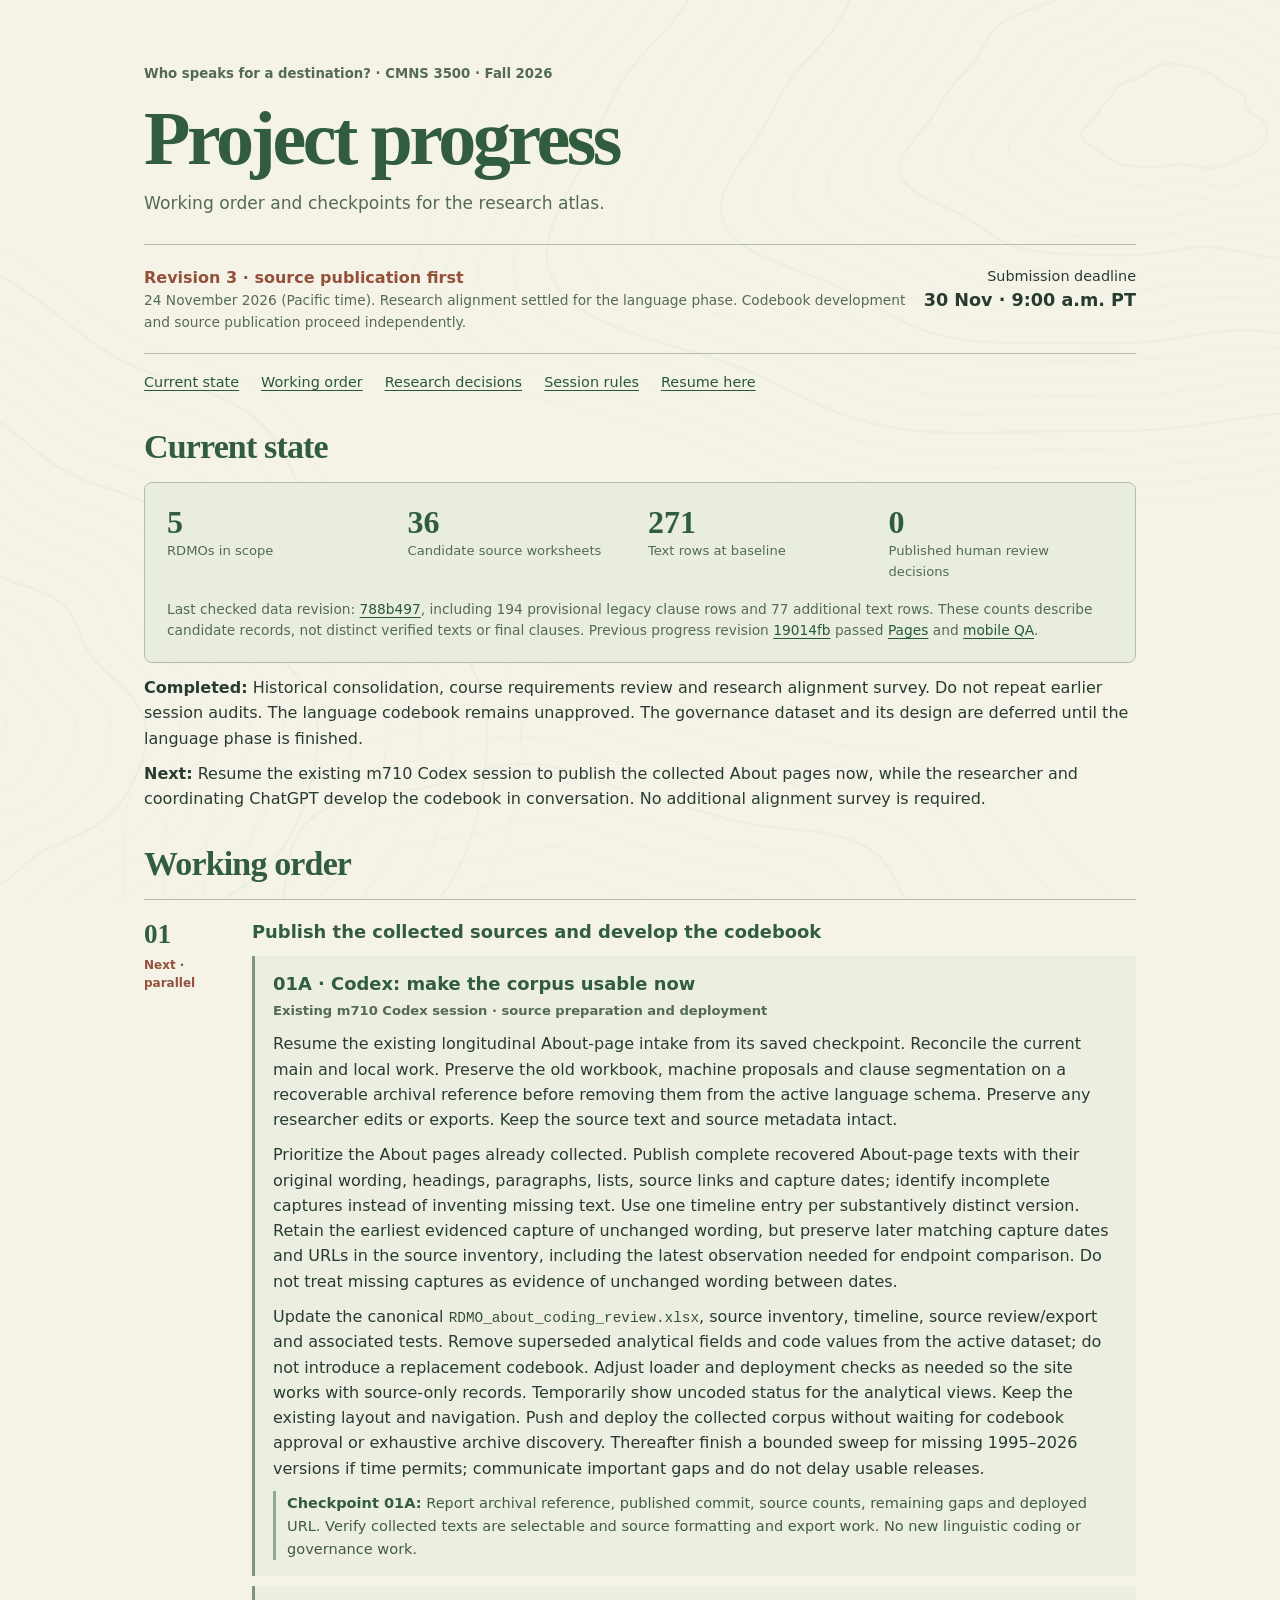
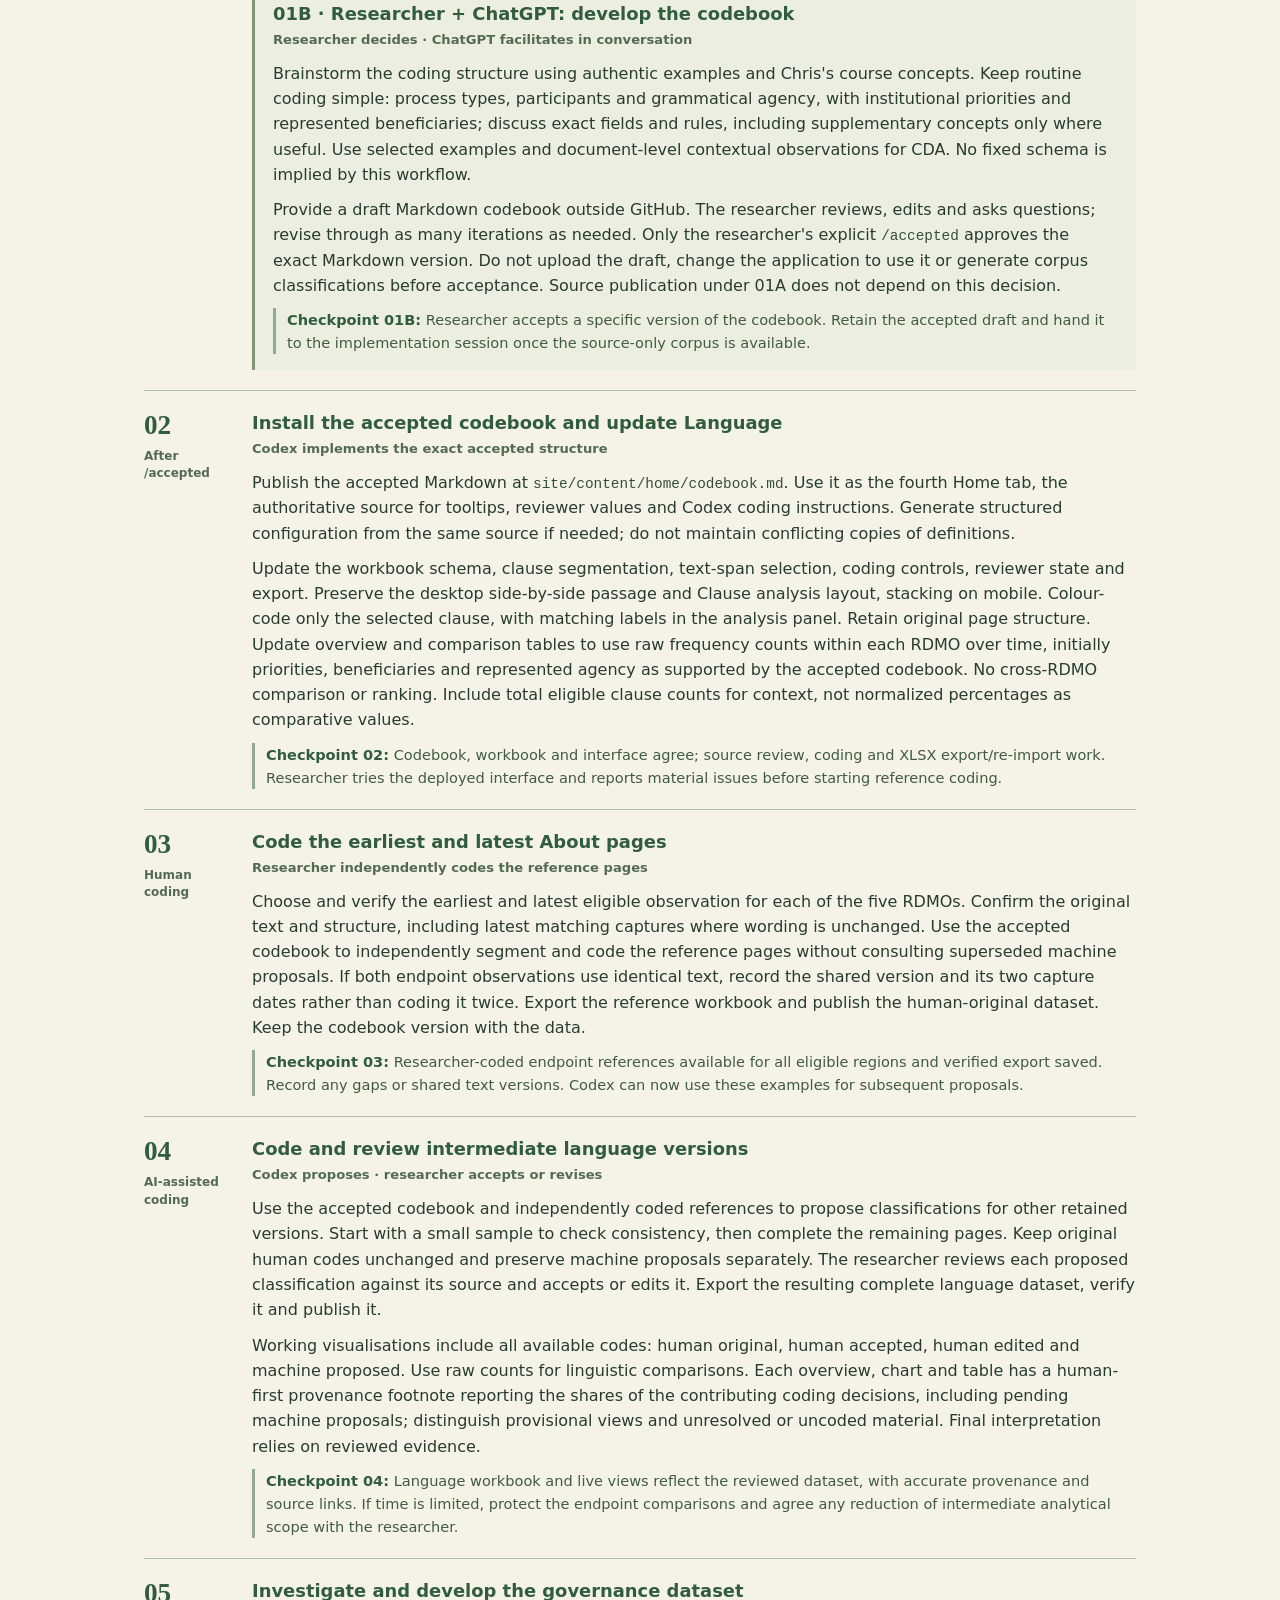
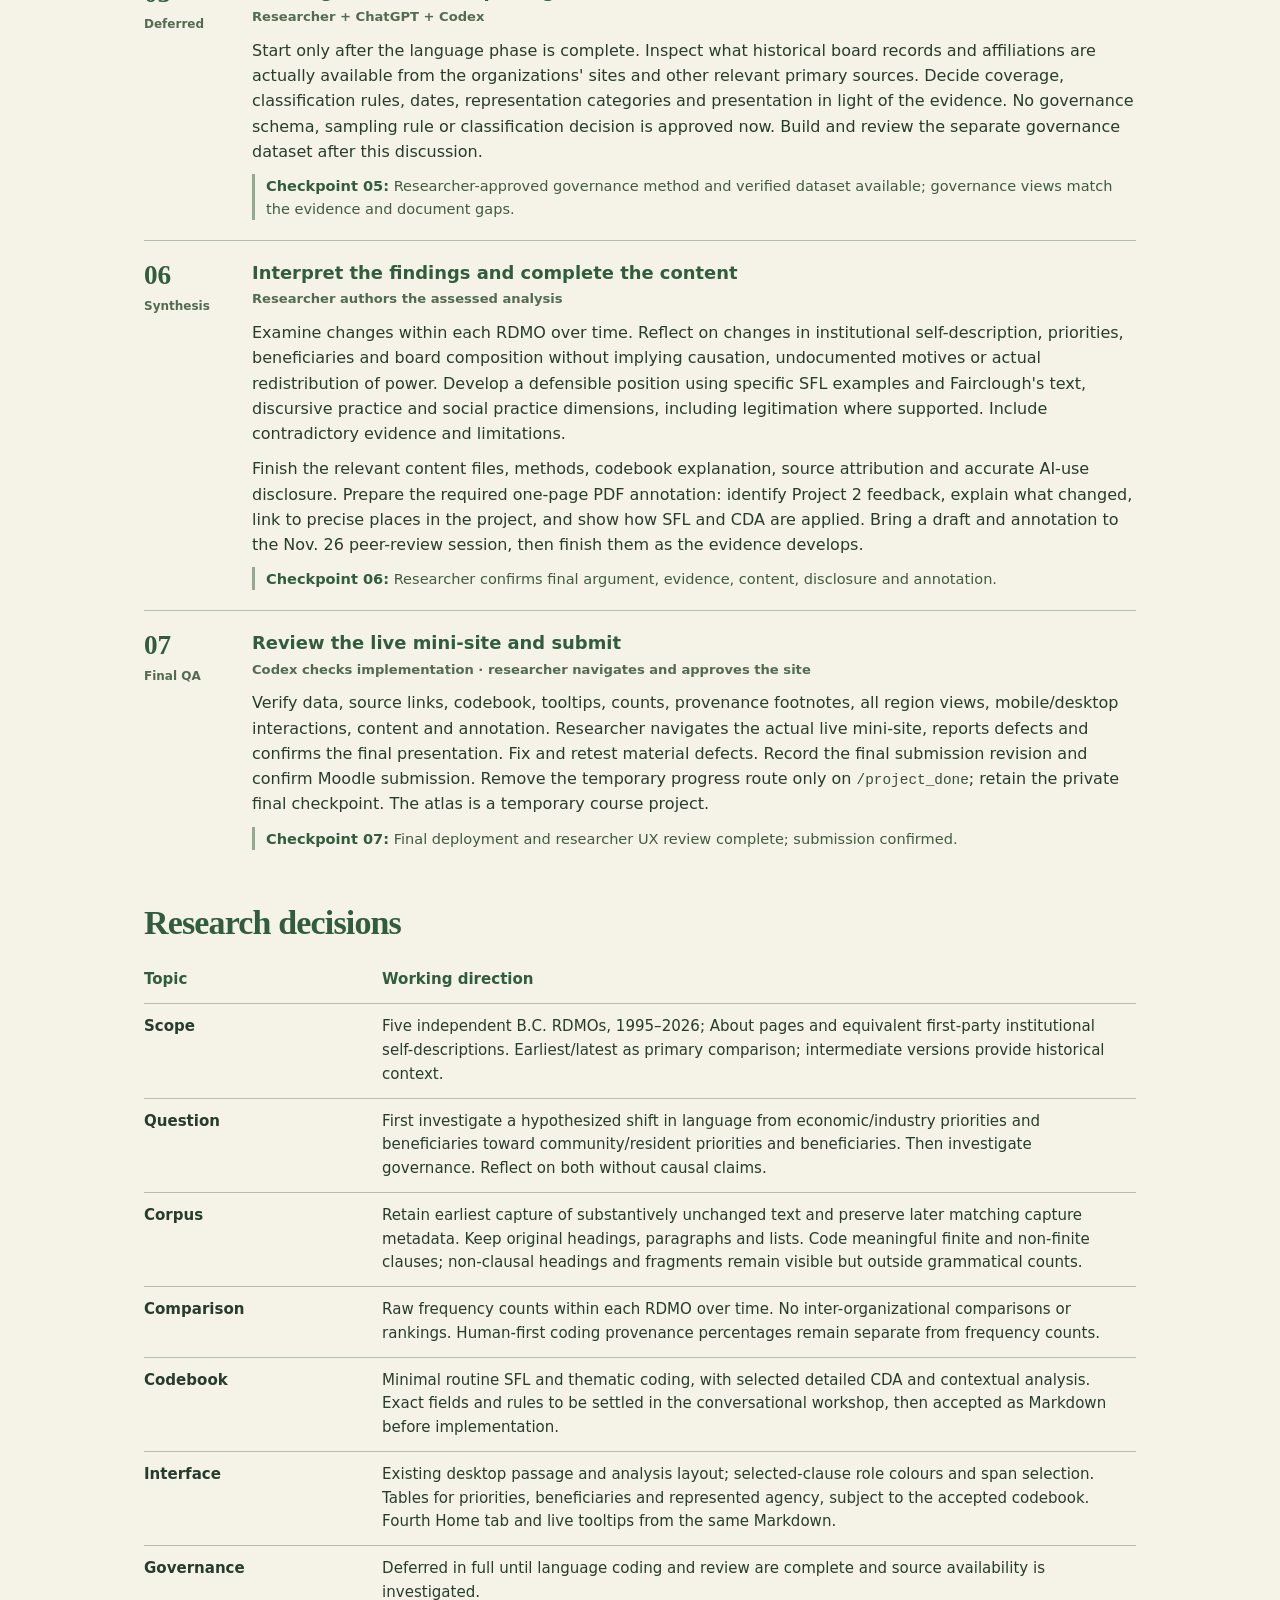
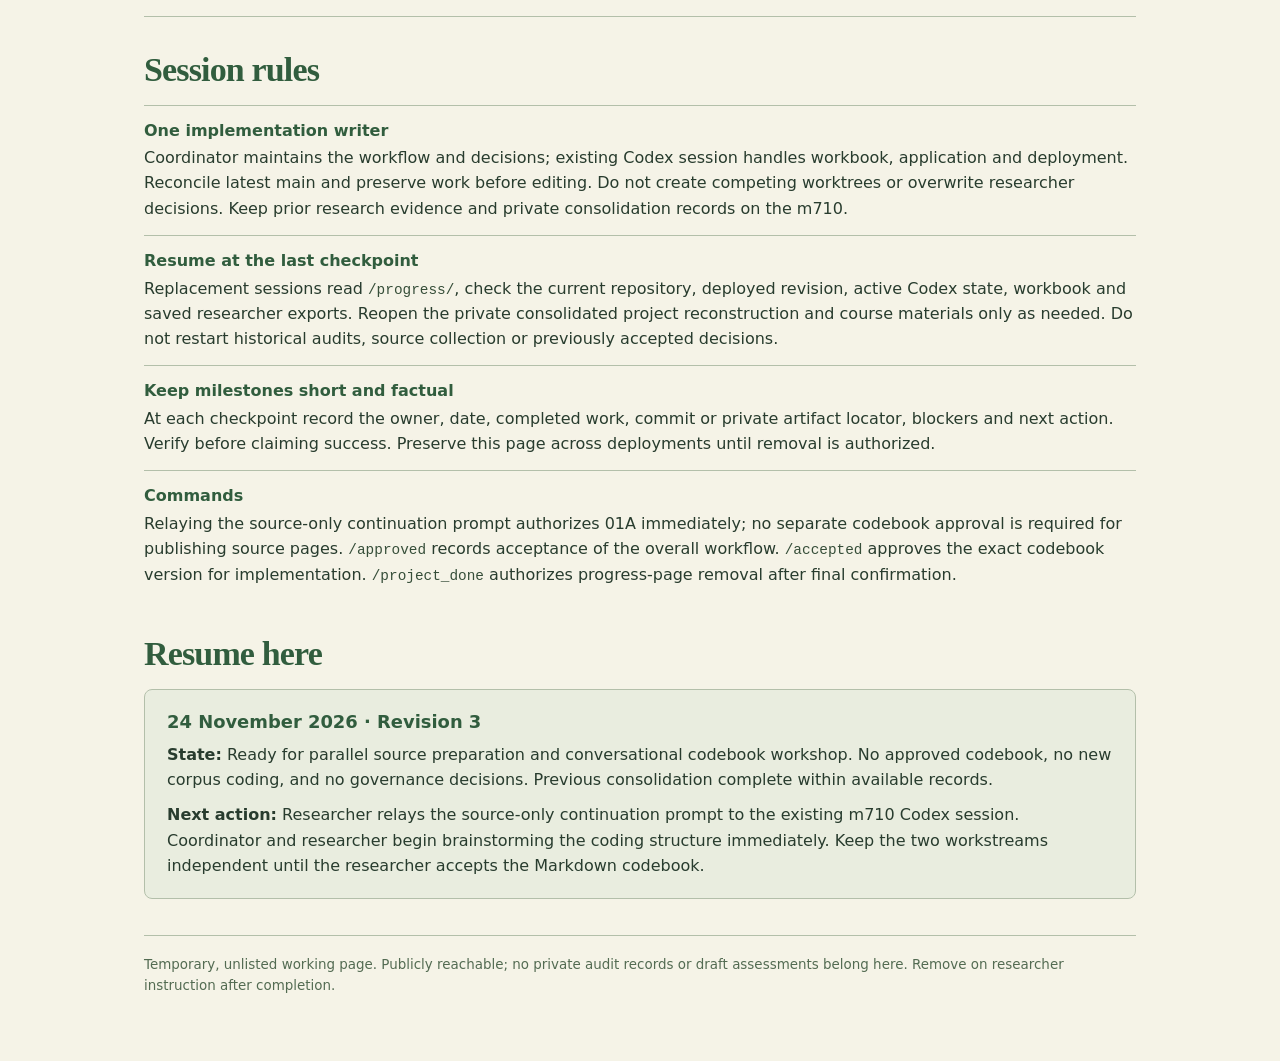
==== commit f7b4143b: "docs: prioritize source publication and streamline language workflow" ====
--- a/site/progress/index.html
+++ b/site/progress/index.html
@@ -60,13 +60,13 @@
 <header>
 <p class="kicker">Who speaks for a destination? &middot; CMNS 3500 &middot; Fall 2026</p>
 <h1>Project progress</h1>
-<p class="subtitle">Revised working order, decision gates and release checkpoints for the research atlas.</p>
+<p class="subtitle">Working order and checkpoints for the research atlas.</p>
 </header>
 <div class="status">
-<div><strong>Revision 2 &middot; awaiting /approved</strong><p class="small">24 November 2026 (Pacific time). Consolidation and historical review complete within available evidence. Codebook not approved.</p></div>
+<div><strong>Revision 3 &middot; source publication first</strong><p class="small">24 November 2026 (Pacific time). Research alignment settled for the language phase. Codebook development and source publication proceed independently.</p></div>
 <div class="deadline">Submission deadline<b>30 Nov &middot; 9:00 a.m. PT</b></div>
 </div>
-<nav class="toc" aria-label="Page contents"><a href="#baseline">Current state</a><a href="#workflow">Working order</a><a href="#decisions">Decisions</a><a href="#rules">Session rules</a><a href="#checkpoint">Resume here</a></nav>
+<nav class="toc" aria-label="Page contents"><a href="#baseline">Current state</a><a href="#workflow">Working order</a><a href="#decisions">Research decisions</a><a href="#rules">Session rules</a><a href="#checkpoint">Resume here</a></nav>
 
 <section id="baseline" aria-labelledby="baseline-title">
 <h2 id="baseline-title">Current state</h2>
@@ -74,99 +74,110 @@
 <div class="metrics">
 <div class="metric"><b>5</b><span>RDMOs in scope</span></div>
 <div class="metric"><b>36</b><span>Candidate source worksheets</span></div>
-<div class="metric"><b>271</b><span>Text rows, not comparable clause counts</span></div>
+<div class="metric"><b>271</b><span>Text rows at baseline</span></div>
 <div class="metric"><b>0</b><span>Published human review decisions</span></div>
 </div>
-<p class="small">Data baseline <a href="https://github.com/dudechilling/who-speaks-for-a-destination/commit/788b4977535ac9f807e79483018d8ee8fff9602e">788b497</a>: ten anchor worksheets and 26 intake worksheets, 194 provisional clause rows and 77 additional text rows. The <a href="https://github.com/dudechilling/who-speaks-for-a-destination/blob/788b4977535ac9f807e79483018d8ee8fff9602e/corpus/longitudinal_coverage.csv">coverage matrix</a> has 107 of 145 region-year entries marked not yet checked. Source worksheets are not necessarily unique or verified textual versions. Governance workbook unpopulated at the baseline. The subsequent progress-page-only commit <a href="https://github.com/dudechilling/who-speaks-for-a-destination/commit/335370e482f01190ed56186aef06fe6423751111">335370e</a> passed <a href="https://github.com/dudechilling/who-speaks-for-a-destination/actions/runs/45493502487">Pages</a> and <a href="https://github.com/dudechilling/who-speaks-for-a-destination/actions/runs/45493502596">mobile QA</a>; these are historical checks, not verification of future changes.</p>
+<p class="small">Last checked data revision: <a href="https://github.com/dudechilling/who-speaks-for-a-destination/commit/788b4977535ac9f807e79483018d8ee8fff9602e">788b497</a>, including 194 provisional legacy clause rows and 77 additional text rows. These counts describe candidate records, not distinct verified texts or final clauses. Previous progress revision <a href="https://github.com/dudechilling/who-speaks-for-a-destination/commit/19014fb546c1e946aa9bc7b3d483b5ef8c82add4">19014fb</a> passed <a href="https://github.com/dudechilling/who-speaks-for-a-destination/actions/runs/45508284716">Pages</a> and <a href="https://github.com/dudechilling/who-speaks-for-a-destination/actions/runs/45508284618">mobile QA</a>.</p>
 </div>
-<p style="margin-top:12px"><strong>Completed groundwork:</strong> Available prior-session records consolidated and project history reviewed with the researcher. Course agreement, proposal versions, instructor feedback and assignment requirements reviewed, including the Nov. 19 annotation workshop and Nov. 24 work session. Previous advisory and agent-history audits are closed; do not repeat them unless consequential new evidence appears. Private evidence and discussion remain outside GitHub. The current implementation agent was instructed to pause; reconfirm its live state before resuming.</p>
-<p><strong>Immediate priority:</strong> Restore one implementation workstream and begin the codebook workshop in parallel. Protect independent researcher coding time and the Nov. 26 peer-review draft; do not let exhaustive archive searching or interface polish consume the time needed for analysis.</p>
+<p style="margin-top:12px"><strong>Completed:</strong> Historical consolidation, course requirements review and research alignment survey. Do not repeat earlier session audits. The language codebook remains unapproved. The governance dataset and its design are deferred until the language phase is finished.</p>
+<p><strong>Next:</strong> Resume the existing m710 Codex session to publish the collected About pages now, while the researcher and coordinating ChatGPT develop the codebook in conversation. No additional alignment survey is required.</p>
 </section>
 
 <section id="workflow" aria-labelledby="workflow-title">
 <h2 id="workflow-title">Working order</h2>
-<article class="phase" id="p0">
-<div class="phase-id">00<span class="phase-status current">Awaiting approval</span></div>
-<div><h3>Approve the revised workflow</h3><p class="owner">Researcher + coordinating ChatGPT session</p><p>Review Revision 2 and reply <code>/approved</code> or request changes. This authorizes the work order and the limited source-preparation handoff, not an analytical schema, a finding, or a final release. The completed history consolidation does not need to be repeated.</p><p class="gate"><b>Checkpoint 00:</b> Record approval against this exact revision. Issue one continuation prompt to the existing m710 Codex session, then begin alignment in chat without waiting for source intake to finish.</p></div>
-</article>
 
 <article class="phase" id="p1">
-<div class="phase-id">01<span class="phase-status">Next</span></div>
-<div><h3>Resume the designated Codex session</h3><p class="owner">Coordinator directs &middot; Codex is the sole implementation writer</p><p>Use the existing longitudinal intake session, not a new competing agent. It must read Revision 2, confirm its checkout/branch, HEAD, dirty files, active processes, unpublished work and latest main/deployment, then reconcile without rewriting shared history. Preserve prior work. The handoff authorizes source-only preparation and compatibility repairs under 02A; no coding proposals, codebook decisions or assessed analysis.</p><p class="gate"><b>Checkpoint 01:</b> Implementation ownership acknowledged and current state reported. If Codex is unavailable or rate-limited, preserve its checkpoint and nominate one replacement writer explicitly; never start concurrent writers on the same files.</p></div>
+<div class="phase-id">01<span class="phase-status current">Next &middot; parallel</span></div>
+<div><h3>Publish the collected sources and develop the codebook</h3>
+<div class="parallel"><h3>01A &middot; Codex: make the corpus usable now</h3><p class="owner">Existing m710 Codex session &middot; source preparation and deployment</p>
+<p>Resume the existing longitudinal About-page intake from its saved checkpoint. Reconcile the current main and local work. Preserve the old workbook, machine proposals and clause segmentation on a recoverable archival reference before removing them from the active language schema. Preserve any researcher edits or exports. Keep the source text and source metadata intact.</p>
+<p>Prioritize the About pages already collected. Publish complete recovered About-page texts with their original wording, headings, paragraphs, lists, source links and capture dates; identify incomplete captures instead of inventing missing text. Use one timeline entry per substantively distinct version. Retain the earliest evidenced capture of unchanged wording, but preserve later matching capture dates and URLs in the source inventory, including the latest observation needed for endpoint comparison. Do not treat missing captures as evidence of unchanged wording between dates.</p>
+<p>Update the canonical <code>RDMO_about_coding_review.xlsx</code>, source inventory, timeline, source review/export and associated tests. Remove superseded analytical fields and code values from the active dataset; do not introduce a replacement codebook. Adjust loader and deployment checks as needed so the site works with source-only records. Temporarily show uncoded status for the analytical views. Keep the existing layout and navigation. Push and deploy the collected corpus without waiting for codebook approval or exhaustive archive discovery. Thereafter finish a bounded sweep for missing 1995&ndash;2026 versions if time permits; communicate important gaps and do not delay usable releases.</p>
+<p class="gate"><b>Checkpoint 01A:</b> Report archival reference, published commit, source counts, remaining gaps and deployed URL. Verify collected texts are selectable and source formatting and export work. No new linguistic coding or governance work.</p></div>
+<div class="parallel"><h3>01B &middot; Researcher + ChatGPT: develop the codebook</h3><p class="owner">Researcher decides &middot; ChatGPT facilitates in conversation</p>
+<p>Brainstorm the coding structure using authentic examples and Chris's course concepts. Keep routine coding simple: process types, participants and grammatical agency, with institutional priorities and represented beneficiaries; discuss exact fields and rules, including supplementary concepts only where useful. Use selected examples and document-level contextual observations for CDA. No fixed schema is implied by this workflow.</p>
+<p>Provide a draft Markdown codebook outside GitHub. The researcher reviews, edits and asks questions; revise through as many iterations as needed. Only the researcher's explicit <code>/accepted</code> approves the exact Markdown version. Do not upload the draft, change the application to use it or generate corpus classifications before acceptance. Source publication under 01A does not depend on this decision.</p>
+<p class="gate"><b>Checkpoint 01B:</b> Researcher accepts a specific version of the codebook. Retain the accepted draft and hand it to the implementation session once the source-only corpus is available.</p></div>
+</div>
 </article>
 
 <article class="phase" id="p2">
-<div class="phase-id">02<span class="phase-status">Parallel work</span></div>
-<div><h3>Prepare the corpus while deciding the research design</h3>
-<div class="parallel"><h3>02A &middot; Codex: source-only intake and legacy reset</h3><p class="owner">Codex &middot; owns corpus, workbook and minimal compatibility repairs</p><p>Preserve the pre-reset commit, canonical XLSX, legacy proposal values and clause boundaries in a recoverable archive branch/reference; retain private local material and browser exports privately. Record the archive location and checksum before changing the active workbook. Never publish private histories or unlicensed originals to an archival branch.</p><p>Reconcile the 36 existing candidate worksheets against their retained sources and coverage inventory. Finish a bounded region-year sweep across the agreed collection window: use one systematic pass plus targeted follow-up on important gaps. Begin with existing usable candidates and potential earliest/latest anchors in all five regions; record distinct versions, duplicates, exclusions, access failures and uncovered years. Collect as many eligible versions as reasonably recoverable; no assumed page for every year. Proposed collection window 1995–2026 remains subject to the researcher's alignment decision; preserve actual dates without implying analytical inclusion. Report material gaps instead of pursuing diminishing returns.</p><p>Retire old proposed codes and clause segmentation from the active workbook. Preserve source IDs, original captured wording and corrected working text separately; reconstruct headings, paragraphs, lists, order and links from source evidence. Replace the active schema with source-only fields, not a speculative replacement codebook. Update reader, export and validation together where removing legacy fields requires compatibility changes; display truthful uncoded status. Preserve the visual identity, navigation and separate governance workbook. Publish only source material with a defensible redistribution basis; keep full originals private where required. Verify XLSX round trip, source links, timeline selection, coverage, tests and the live deployment.</p><p class="gate"><b>Checkpoint 02A:</b> Source-only corpus freeze candidate with archive verified, coverage documented, no stale analytical proposals in active views, passing tests and a checked deployment. Source verification by the researcher is still required. Deliver commit, workbook checksum, counts, unresolved gaps and precise handoff.</p></div>
-<div class="parallel"><h3>02B &middot; Researcher + ChatGPT: alignment and codebook workshop</h3><p class="owner">Researcher decides &middot; coordinator facilitates; no concurrent workbook/app writes</p><p>Use an interactive review in chat with selectable options and free text to resolve only consequential choices in the alignment table below. Confirm the Project 3 deliverable, outstanding Project 2 feedback, historical bounds, testable hypothesis, comparison/denominator rules, text structure, codebook scope, governance rules, interface and disclosure requirements. Course agreement permits collection, coding assistance and visualisation; the researcher retains analytical and assessed authorship. Clarify remaining instructor-specific questions privately where material. Use Nov. 19 and 24 teaching materials as the annotation and deliverable reference.</p><p>Workshop a simple defensible schema with authentic practice examples, not pre-coded anchor answers. Provide the proposed Markdown codebook outside the repo. Researcher reviews, challenges, edits and iterates until issuing <code>/accepted</code> for the exact version. No approval by silence; no schema or coding choices fixed by this workflow. Keep the accepted draft private until both 02A and 02B are ready.</p><p class="gate"><b>Checkpoint 02B:</b> Researcher-confirmed alignment choices, exact accepted Markdown version, permitted assistance boundaries and minimum deliverable recorded. An unresolved material choice blocks only the affected work.</p></div>
-</div>
+<div class="phase-id">02<span class="phase-status">After /accepted</span></div>
+<div><h3>Install the accepted codebook and update Language</h3><p class="owner">Codex implements the exact accepted structure</p>
+<p>Publish the accepted Markdown at <code>site/content/home/codebook.md</code>. Use it as the fourth Home tab, the authoritative source for tooltips, reviewer values and Codex coding instructions. Generate structured configuration from the same source if needed; do not maintain conflicting copies of definitions.</p>
+<p>Update the workbook schema, clause segmentation, text-span selection, coding controls, reviewer state and export. Preserve the desktop side-by-side passage and Clause analysis layout, stacking on mobile. Colour-code only the selected clause, with matching labels in the analysis panel. Retain original page structure. Update overview and comparison tables to use raw frequency counts within each RDMO over time, initially priorities, beneficiaries and represented agency as supported by the accepted codebook. No cross-RDMO comparison or ranking. Include total eligible clause counts for context, not normalized percentages as comparative values.</p>
+<p class="gate"><b>Checkpoint 02:</b> Codebook, workbook and interface agree; source review, coding and XLSX export/re-import work. Researcher tries the deployed interface and reports material issues before starting reference coding.</p></div>
 </article>
 
 <article class="phase" id="p3">
-<div class="phase-id">03<span class="phase-status">Join gate</span></div>
-<div><h3>Install the accepted codebook and coding interface</h3><p class="owner">Coordinator directs &middot; designated Codex writer</p><p>Start only after 02A and 02B. Publish the accepted <code>site/content/home/codebook.md</code> as the authoritative fourth Home tab, live source of tooltips and permitted values, and exact reference for Codex. Generate any structured representation from the Markdown; do not duplicate definitions. Use stable identifiers, plain-language explanations, decision rules and theoretical references. Researcher-approved text and rules govern; do not silently invent categories.</p><p>Update schema, segmentation controls, source review, save/export round trip, Timeline and Tables. Keep the passage and Clause analysis side by side on desktop and in reading order on mobile. Highlight selected grammatical spans with matching labels, usable legends and accessible non-colour cues. Retain original headings, paragraphs and lists. Adapt comparative views to the accepted codebook, not the retired keyword cues. Update Home and Governance only where the accepted design requires it.</p><p>Prioritize the actual researcher coding flow over decorative changes. Test split/combine, ambiguous cases, validation, local persistence, export/re-import, keyboard/touch and deployed source links. Use synthetic fixtures or non-anchor practice text for tests, not pre-filled answers to the researcher's reference pages.</p><p class="gate"><b>Checkpoint 03:</b> Codebook, schema, tooltips and deployed interface agree. Researcher completes a practical source-review and coding/export trial on desktop/mobile and approves the interface. Fix material defects before reference coding.</p></div>
+<div class="phase-id">03<span class="phase-status">Human coding</span></div>
+<div><h3>Code the earliest and latest About pages</h3><p class="owner">Researcher independently codes the reference pages</p>
+<p>Choose and verify the earliest and latest eligible observation for each of the five RDMOs. Confirm the original text and structure, including latest matching captures where wording is unchanged. Use the accepted codebook to independently segment and code the reference pages without consulting superseded machine proposals. If both endpoint observations use identical text, record the shared version and its two capture dates rather than coding it twice. Export the reference workbook and publish the human-original dataset. Keep the codebook version with the data.</p>
+<p class="gate"><b>Checkpoint 03:</b> Researcher-coded endpoint references available for all eligible regions and verified export saved. Record any gaps or shared text versions. Codex can now use these examples for subsequent proposals.</p></div>
 </article>
 
 <article class="phase" id="p4">
-<div class="phase-id">04<span class="phase-status">Human work</span></div>
-<div><h3>Verify and independently code the reference pages</h3><p class="owner">Researcher &middot; Codex supports retrieval and technical issues only</p><p>Freeze the final included corpus and select the earliest and latest eligible, verified About-page version per RDMO. Review original wording, normalization, formatting and segmentation before coding. Independently code ten reference pages using the accepted rules, without consulting retired machine proposals. Preserve distinct source-review and analytical-review states. Record uncertainties and any material rule changes; a substantive codebook revision returns to acceptance and consistent recoding of affected records.</p><p>Export and inspect the reference workbook, record the codebook version and publish the approved human-original reference dataset. Save local exports at checkpoints. During researcher coding, Codex may conduct bounded read-only governance source discovery in a separate lane, without writing board data or disrupting the language workflow.</p><p class="gate"><b>Checkpoint 04:</b> Ten researcher-coded and source-verified reference pages, validated export, versioned codebook and published reference revision. If eligibility or time prevents ten, obtain an explicit scope decision before claiming completion. Researcher authorizes the machine pilot.</p></div>
+<div class="phase-id">04<span class="phase-status">AI-assisted coding</span></div>
+<div><h3>Code and review intermediate language versions</h3><p class="owner">Codex proposes &middot; researcher accepts or revises</p>
+<p>Use the accepted codebook and independently coded references to propose classifications for other retained versions. Start with a small sample to check consistency, then complete the remaining pages. Keep original human codes unchanged and preserve machine proposals separately. The researcher reviews each proposed classification against its source and accepts or edits it. Export the resulting complete language dataset, verify it and publish it.</p>
+<p>Working visualisations include all available codes: human original, human accepted, human edited and machine proposed. Use raw counts for linguistic comparisons. Each overview, chart and table has a human-first provenance footnote reporting the shares of the contributing coding decisions, including pending machine proposals; distinguish provisional views and unresolved or uncoded material. Final interpretation relies on reviewed evidence.</p>
+<p class="gate"><b>Checkpoint 04:</b> Language workbook and live views reflect the reviewed dataset, with accurate provenance and source links. If time is limited, protect the endpoint comparisons and agree any reduction of intermediate analytical scope with the researcher.</p></div>
 </article>
 
 <article class="phase" id="p5">
-<div class="phase-id">05<span class="phase-status">Pilot then batch</span></div>
-<div><h3>Propose, review and release the language dataset</h3><p class="owner">Codex proposes &middot; researcher adjudicates</p><p>Start with a small representative pilot, including ambiguous clauses and different historical periods. Use only the accepted codebook, verified reference workbook and source evidence. Preserve the original proposals, model/codebook version and supporting text spans. Researcher checks pilot against originals, accepts/revises rules as needed, then authorizes the remaining batch. Never auto-approve or overwrite human originals.</p><p>Review every proposed classification in the final analytical scope against its original source. Accept, revise or leave unresolved. Working visualisations show all available classifications, including pending machine proposals, explicitly labelled provisional. Each chart/table/overview reports its own denominator and human-determined share first, broken into human-original, human-accepted and human-revised, followed by machine-proposed awaiting review. Keep uncoded, missing and excluded observations separate from zero occurrences. Link aggregate cells to evidence. Final findings use only reviewed evidence.</p><p class="gate"><b>Checkpoint 05:</b> Reviewed language dataset exported, checked and published; calculations/provenance footnotes reproduce its values. Unresolved proposals are excluded from final findings and disclosed as limitations. Any reduction of the promised reviewed corpus requires researcher approval.</p></div>
+<div class="phase-id">05<span class="phase-status">Deferred</span></div>
+<div><h3>Investigate and develop the governance dataset</h3><p class="owner">Researcher + ChatGPT + Codex</p>
+<p>Start only after the language phase is complete. Inspect what historical board records and affiliations are actually available from the organizations' sites and other relevant primary sources. Decide coverage, classification rules, dates, representation categories and presentation in light of the evidence. No governance schema, sampling rule or classification decision is approved now. Build and review the separate governance dataset after this discussion.</p>
+<p class="gate"><b>Checkpoint 05:</b> Researcher-approved governance method and verified dataset available; governance views match the evidence and document gaps.</p></div>
 </article>
 
 <article class="phase" id="p6">
-<div class="phase-id">06<span class="phase-status">Governance</span></div>
-<div><h3>Complete the board composition dataset</h3><p class="owner">Codex assists collection/extraction &middot; researcher verifies and interprets</p><p>Use the separate governance workbook and source discovery from the earlier parallel lane. Prioritize dated observations corresponding to the language anchors before filling intervening periods. Document directors, roles, professional affiliations, sector, formal constituency where evidenced, source URLs and verification status. Distinguish affiliation from a mandate, voting authority or actual influence; never infer continuous tenure or fill gaps with guesses. Keep actual period coverage and unknowns visible.</p><p class="gate"><b>Checkpoint 06:</b> Researcher-reviewed board and source records, date/affiliation rules, verified denominator and period comparisons, checked governance page. If comparable evidence is unavailable, qualify the analysis rather than fabricate a complete board.</p></div>
+<div class="phase-id">06<span class="phase-status">Synthesis</span></div>
+<div><h3>Interpret the findings and complete the content</h3><p class="owner">Researcher authors the assessed analysis</p>
+<p>Examine changes within each RDMO over time. Reflect on changes in institutional self-description, priorities, beneficiaries and board composition without implying causation, undocumented motives or actual redistribution of power. Develop a defensible position using specific SFL examples and Fairclough's text, discursive practice and social practice dimensions, including legitimation where supported. Include contradictory evidence and limitations.</p>
+<p>Finish the relevant content files, methods, codebook explanation, source attribution and accurate AI-use disclosure. Prepare the required one-page PDF annotation: identify Project 2 feedback, explain what changed, link to precise places in the project, and show how SFL and CDA are applied. Bring a draft and annotation to the Nov. 26 peer-review session, then finish them as the evidence develops.</p>
+<p class="gate"><b>Checkpoint 06:</b> Researcher confirms final argument, evidence, content, disclosure and annotation.</p></div>
 </article>
 
 <article class="phase" id="p7">
-<div class="phase-id">07<span class="phase-status">Synthesis</span></div>
-<div><h3>Complete the researcher's argument, content and annotation</h3><p class="owner">Researcher authors the assessed work &middot; technical support and permitted editing only</p><p>Begin the position and annotation working draft during the earlier human-coding phase for Nov. 26 peer review; finish after the evidence is reviewed. Use the researcher's own analysis of specific passages and governance records, including disconfirming evidence. Apply SFL to linguistic choices and Fairclough CDA to text, discursive practice and social practice. Defend a position, not just a classification count. Do not claim language or affiliations prove causation, actual power redistribution or motive.</p><p>Complete the site's content files (Home, Profiles, methods, codebook, evidence notes and disclosure) with researcher-authored or approved content within course permissions; replace placeholders. Provide the required separate one-page PDF annotation identifying Project 2 feedback, the change made, precise location in the final work (stable site section/anchor), and the SFL/CDA concept and what it demonstrates. Address outstanding feedback if Project 2 remains Redo. The annotation is a guide to demonstrable changes, not a summary.</p><p class="gate"><b>Checkpoint 07:</b> Researcher confirms final position, specific concept applications, citations, accurate material AI-use disclosure, and one-page annotation. Public data and argument agree; no unsupported claims or invented coverage.</p></div>
-</article>
-
-<article class="phase" id="p8">
-<div class="phase-id">08<span class="phase-status">Release</span></div>
-<div><h3>Release and final researcher QA</h3><p class="owner">Designated writer verifies &middot; researcher navigates the actual live site</p><p>Check source links, workbooks, codebook/tooltips, provenance shares, regional selection, timeline, tables, Profiles, Governance, Corpus, Home and disclosure. Run existing repository checks and actual deployed desktop/mobile interaction tests, including keyboard, touch, zoom, scrolling, contrast, missing-data and source-review/export flows. Researcher personally navigates the mini-site and confirms the final content and interface. Resolve material defects, retest, freeze the submitted revision and verify Moodle submission of project and annotation. Only <code>/project_done</code> authorizes removing this unlisted page after final release confirmation; preserve the private final checkpoint.</p><p class="gate"><b>Checkpoint 08:</b> Final commit, deployment, tests, researcher UX confirmation and submission state recorded. Remove this temporary route on command and verify removal without altering the research atlas.</p></div>
+<div class="phase-id">07<span class="phase-status">Final QA</span></div>
+<div><h3>Review the live mini-site and submit</h3><p class="owner">Codex checks implementation &middot; researcher navigates and approves the site</p>
+<p>Verify data, source links, codebook, tooltips, counts, provenance footnotes, all region views, mobile/desktop interactions, content and annotation. Researcher navigates the actual live mini-site, reports defects and confirms the final presentation. Fix and retest material defects. Record the final submission revision and confirm Moodle submission. Remove the temporary progress route only on <code>/project_done</code>; retain the private final checkpoint. The atlas is a temporary course project.</p>
+<p class="gate"><b>Checkpoint 07:</b> Final deployment and researcher UX review complete; submission confirmed.</p></div>
 </article>
 </section>
 
 <section id="decisions" aria-labelledby="decision-title">
-<h2 id="decision-title">Alignment decisions — still open</h2>
+<h2 id="decision-title">Research decisions</h2>
 <table>
-<thead><tr><th scope="col">Topic</th><th scope="col">Decision for Phase 02B</th></tr></thead>
+<thead><tr><th scope="col">Topic</th><th scope="col">Working direction</th></tr></thead>
 <tbody>
-<tr><td>Research scope</td><td>Historical collection versus analytical window, eligible About-page equivalents, comparable versions, five RDMOs, realistic coverage and deadline. Reconcile the 1995–2025 discussion with 2026 captures.</td></tr>
-<tr><td>Hypothesis</td><td>Direction of change in institutional priorities and beneficiaries; relationship to board composition, counterexamples and how to distinguish representation from actual power.</td></tr>
-<tr><td>Unit and codebook</td><td>Source blocks, clause segmentation, embedded processes, participant roles, modality, textual features, document-level CDA/legitimation, which concepts merit mandatory fields, comparison denominators. No fixed categories yet.</td></tr>
-<tr><td>Governance</td><td>Board dates, affiliation/sector versus constituency or authority, unknowns, evidence threshold, comparable periods.</td></tr>
-<tr><td>Interface</td><td>Role-specific annotations, overview metrics, table groups, review/export flow, codebook tooltips and readable mobile layout; keep the existing desktop two-panel layout.</td></tr>
-<tr><td>Course deliverable</td><td>Defensible researcher-authored position, Project 2 feedback and current submission status, one-page annotation, exact material assistance disclosure, source publication rights. Resolve material uncertainties privately.</td></tr>
+<tr><td>Scope</td><td>Five independent B.C. RDMOs, 1995&ndash;2026; About pages and equivalent first-party institutional self-descriptions. Earliest/latest as primary comparison; intermediate versions provide historical context.</td></tr>
+<tr><td>Question</td><td>First investigate a hypothesized shift in language from economic/industry priorities and beneficiaries toward community/resident priorities and beneficiaries. Then investigate governance. Reflect on both without causal claims.</td></tr>
+<tr><td>Corpus</td><td>Retain earliest capture of substantively unchanged text and preserve later matching capture metadata. Keep original headings, paragraphs and lists. Code meaningful finite and non-finite clauses; non-clausal headings and fragments remain visible but outside grammatical counts.</td></tr>
+<tr><td>Comparison</td><td>Raw frequency counts within each RDMO over time. No inter-organizational comparisons or rankings. Human-first coding provenance percentages remain separate from frequency counts.</td></tr>
+<tr><td>Codebook</td><td>Minimal routine SFL and thematic coding, with selected detailed CDA and contextual analysis. Exact fields and rules to be settled in the conversational workshop, then accepted as Markdown before implementation.</td></tr>
+<tr><td>Interface</td><td>Existing desktop passage and analysis layout; selected-clause role colours and span selection. Tables for priorities, beneficiaries and represented agency, subject to the accepted codebook. Fourth Home tab and live tooltips from the same Markdown.</td></tr>
+<tr><td>Governance</td><td>Deferred in full until language coding and review are complete and source availability is investigated.</td></tr>
 </tbody>
 </table>
-<p class="small" style="margin-top:12px">Established constraints: About pages and governance, not performance indicators; independent human-coded endpoint references before new machine proposals; full human review within final analytical scope; canonical Markdown drives Home, tooltips and Codex. Final interpretations are the researcher's.</p>
 </section>
 
 <section id="rules" aria-labelledby="rules-title">
-<h2 id="rules-title">Rules for every session</h2>
-<div class="rule"><h3>One coordinator, one implementation writer</h3><p>Coordinator owns this page and tracks decisions; designated Codex session owns active workbook/application changes. Researcher authorizes scope, codebook, findings and release. Reconfirm current main and working state before each write; protect dirty files, review exports and archive history. No parallel writes to shared files, force-pushes or silent overwrites. Preserve this page in every deployment until instructed to remove it.</p></div>
-<div class="rule"><h3>Resume from evidence</h3><p>Replacement session reads the latest deployed <code>/progress/</code> and its repository source, verifies current main, last successful Pages run, active agent state, workbook/schema and local review/export state. Privately reopen the consolidated project reconstruction in the CMNS 3500 Project 3 Consolidation directory on the m710 and instructor requirements as needed. Do not rerun completed historical recovery or assume the former status is current. Reopen only material new evidence. Keep private records and research drafts outside the public repository.</p></div>
-<div class="rule"><h3>Checkpoint at each gate and handoff</h3><p>Record Pacific timestamp, phase, owner, evidence locator (commit, run, checksum or private artifact reference), actual checks, blockers and next safe action. Preserve decisions and exact approval version. Verify reports against artifacts and deployment. No completion based solely on an agent's narrative. If a session approaches its limit, leave a recoverable checkpoint and stop safely; after unexpected interruption inspect state before resuming. No background work implied by a checkpoint.</p></div>
-<div class="rule"><h3>Deadline and scope discipline</h3><p>Targets, not commitments: Nov. 24–25, resume intake and finish alignment; Nov. 25–26, integrate codebook and begin reference coding; Nov. 26, bring a draft project and annotation to peer review; Nov. 26–28, pilot and adjudicate language, complete comparable governance observations; Nov. 29, finish argument, annotation and QA. Nov. 30, 9 a.m. submission. At the Nov. 26 checkpoint, assess actual coding pace and remaining source/board coverage. If needed, propose a narrower defensible analytical scope to the researcher, preserve broader recovered material separately, and disclose the limits. Never trade independent analysis or final QA for exhaustive acquisition or new features.</p></div>
-<div class="rule"><h3>Commands and authority</h3><p><code>/approved</code> approves the exact revised workflow and releases the single Codex continuation prompt. <code>/accepted</code> approves the exact codebook draft for integration once source preparation is ready. <code>/project_done</code> authorizes temporary page removal following final release confirmation. No command substitutes for source verification, researcher decisions or actual assignment requirements.</p></div>
+<h2 id="rules-title">Session rules</h2>
+<div class="rule"><h3>One implementation writer</h3><p>Coordinator maintains the workflow and decisions; existing Codex session handles workbook, application and deployment. Reconcile latest main and preserve work before editing. Do not create competing worktrees or overwrite researcher decisions. Keep prior research evidence and private consolidation records on the m710.</p></div>
+<div class="rule"><h3>Resume at the last checkpoint</h3><p>Replacement sessions read <code>/progress/</code>, check the current repository, deployed revision, active Codex state, workbook and saved researcher exports. Reopen the private consolidated project reconstruction and course materials only as needed. Do not restart historical audits, source collection or previously accepted decisions.</p></div>
+<div class="rule"><h3>Keep milestones short and factual</h3><p>At each checkpoint record the owner, date, completed work, commit or private artifact locator, blockers and next action. Verify before claiming success. Preserve this page across deployments until removal is authorized.</p></div>
+<div class="rule"><h3>Commands</h3><p>Relaying the source-only continuation prompt authorizes 01A immediately; no separate codebook approval is required for publishing source pages. <code>/approved</code> records acceptance of the overall workflow. <code>/accepted</code> approves the exact codebook version for implementation. <code>/project_done</code> authorizes progress-page removal after final confirmation.</p></div>
 </section>
 
 <section id="checkpoint" aria-labelledby="checkpoint-title">
 <h2 id="checkpoint-title">Resume here</h2>
-<div class="snapshot"><h3>Checkpoint 00 &middot; Revision 2 &middot; 24 November 2026</h3>
-<p style="margin-top:8px"><strong>State:</strong> Project history reviewed; stage four, workflow revision, ready for researcher approval. No accepted codebook. Prior sessions have returned their available records; do not issue another consolidation prompt. Existing implementation session paused by instruction; fresh ownership/state check pending.</p>
-<p><strong>Evidence:</strong> Latest observed main before this revision <code>335370e</code>; data baseline <code>788b497</code>; private consolidated record and reviewed course requirements on the m710. Latest baseline still has 36 source worksheets, 271 text rows and blank published human review fields.</p>
-<p><strong>Next action:</strong> Researcher reviews Revision 2 and replies <code>/approved</code> or requests changes. On approval, issue one m710 Codex continuation prompt for 01/02A and present the interactive 02B alignment review. Wait for both checkpoints before schema integration.</p></div>
+<div class="snapshot"><h3>24 November 2026 &middot; Revision 3</h3>
+<p style="margin-top:8px"><strong>State:</strong> Ready for parallel source preparation and conversational codebook workshop. No approved codebook, no new corpus coding, and no governance decisions. Previous consolidation complete within available records.</p>
+<p><strong>Next action:</strong> Researcher relays the source-only continuation prompt to the existing m710 Codex session. Coordinator and researcher begin brainstorming the coding structure immediately. Keep the two workstreams independent until the researcher accepts the Markdown codebook.</p></div>
 </section>
-<footer>Temporary, unlisted working page. No links to this route are added to the research atlas. Publicly reachable; robots directives are not access control. Only non-sensitive workflow information belongs here.</footer>
+<footer>Temporary, unlisted working page. Publicly reachable; no private audit records or draft assessments belong here. Remove on researcher instruction after completion.</footer>
 </main>
 </body>
 </html>
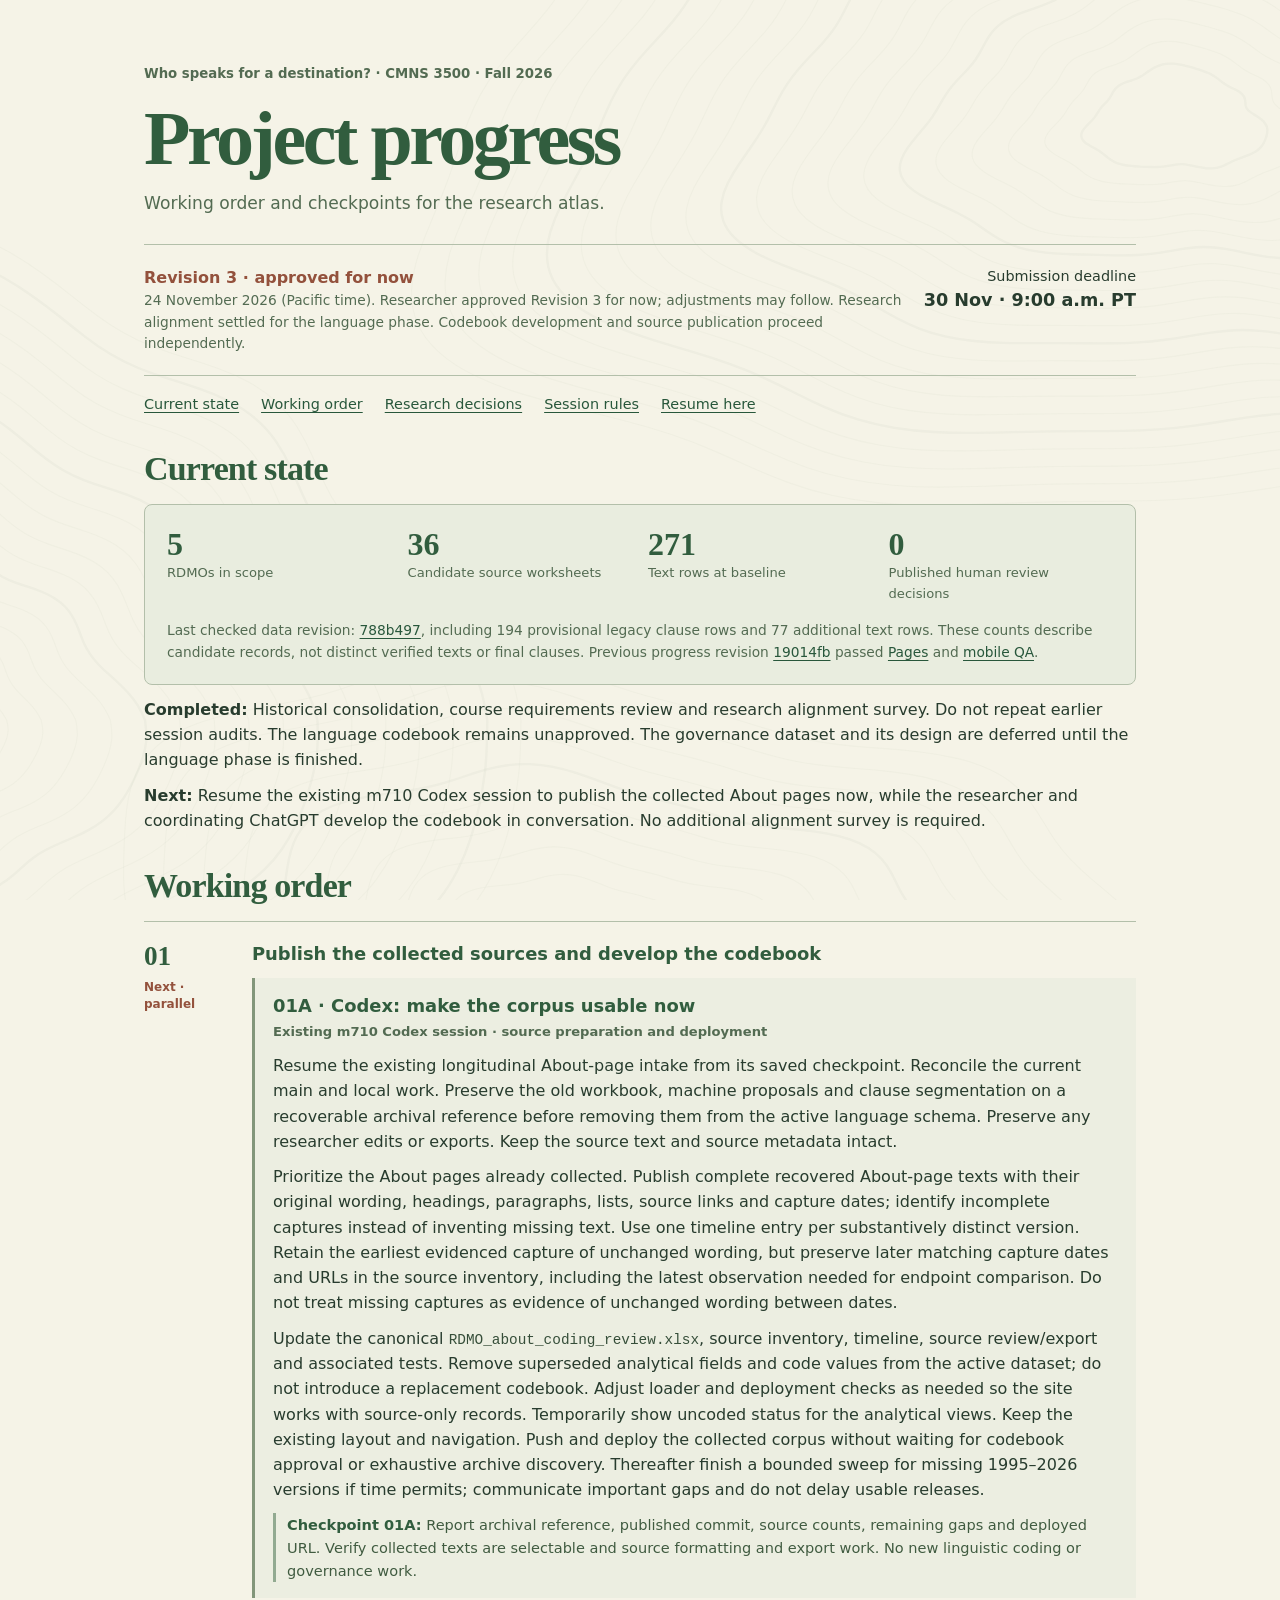
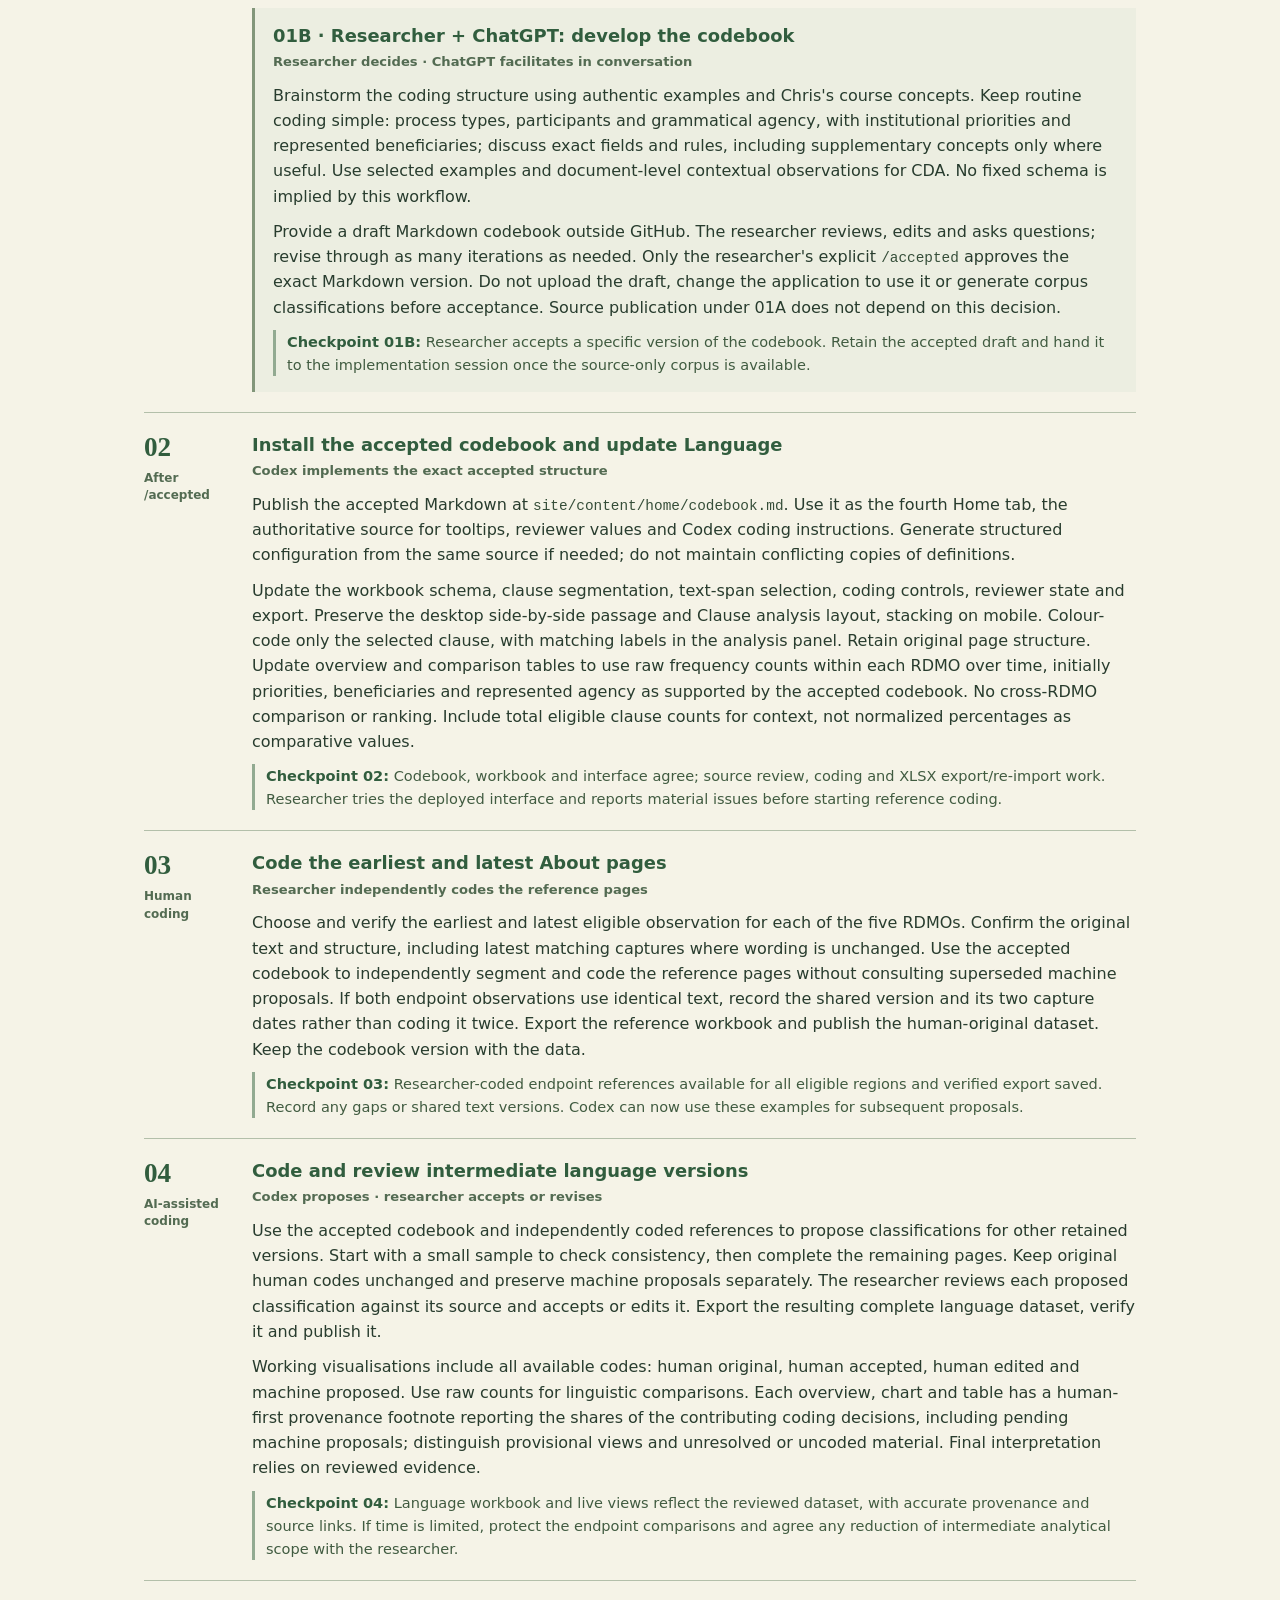
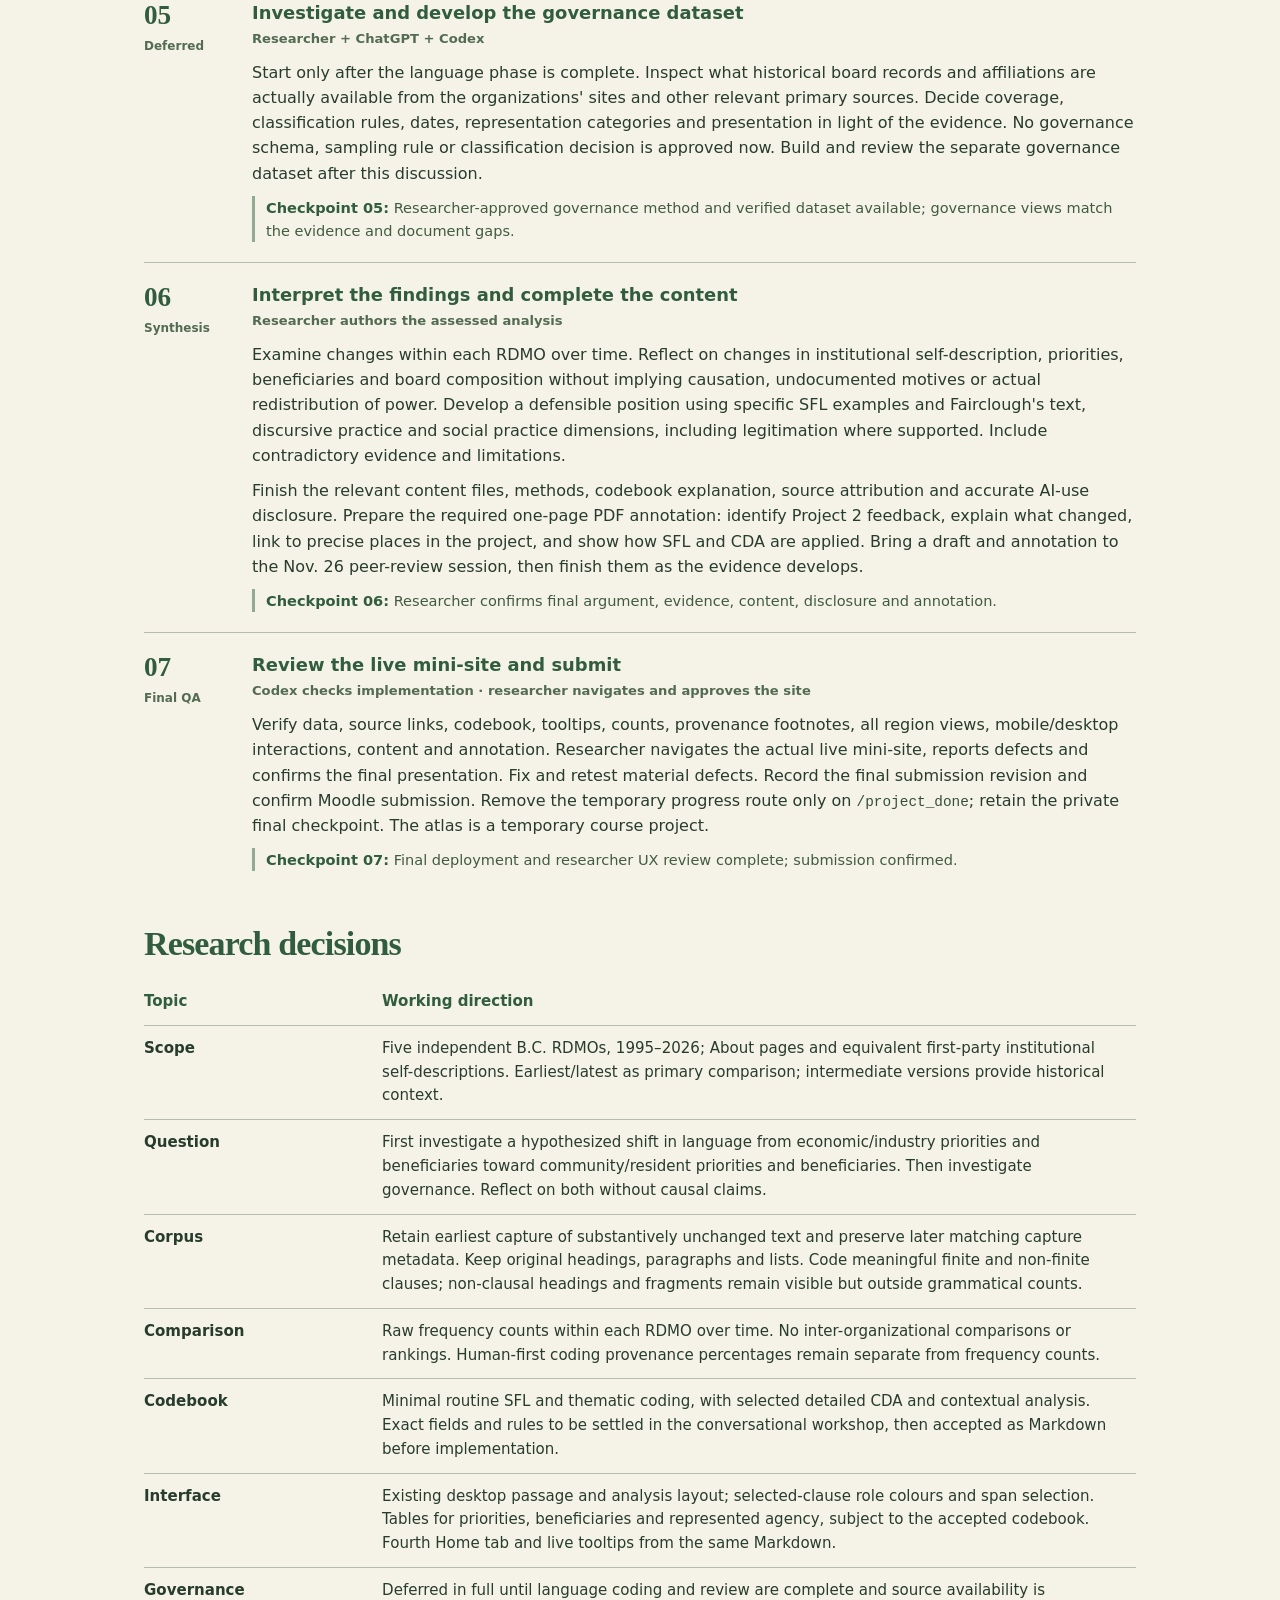
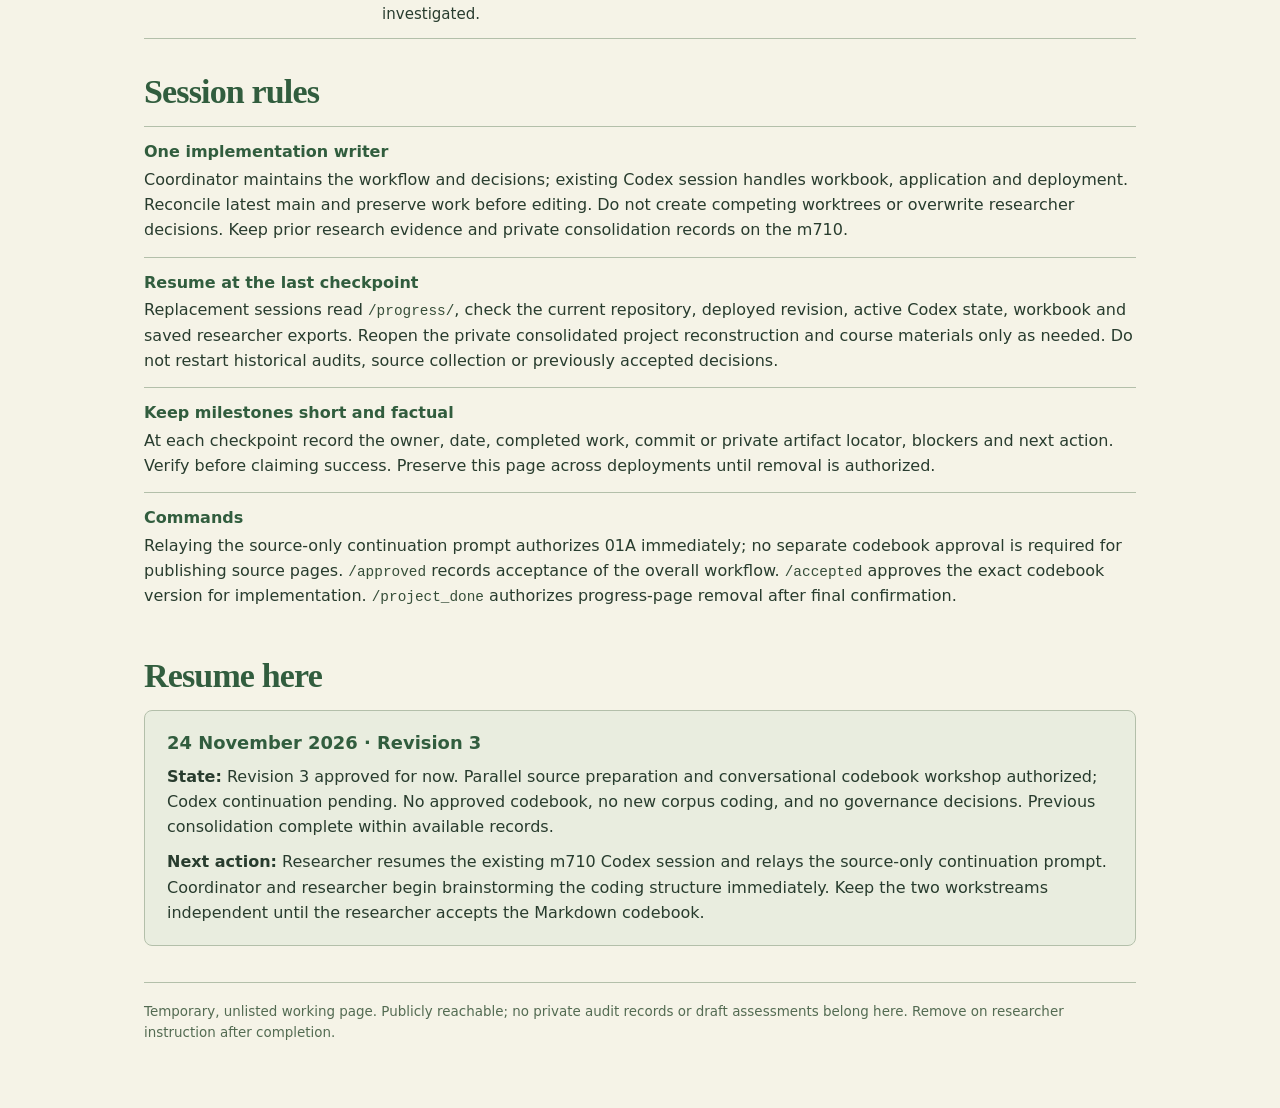
==== commit 8c1b14bd: "docs: record revision 3 workflow approval" ====
--- a/site/progress/index.html
+++ b/site/progress/index.html
@@ -63,7 +63,7 @@
 <p class="subtitle">Working order and checkpoints for the research atlas.</p>
 </header>
 <div class="status">
-<div><strong>Revision 3 &middot; source publication first</strong><p class="small">24 November 2026 (Pacific time). Research alignment settled for the language phase. Codebook development and source publication proceed independently.</p></div>
+<div><strong>Revision 3 &middot; approved for now</strong><p class="small">24 November 2026 (Pacific time). Researcher approved Revision 3 for now; adjustments may follow. Research alignment settled for the language phase. Codebook development and source publication proceed independently.</p></div>
 <div class="deadline">Submission deadline<b>30 Nov &middot; 9:00 a.m. PT</b></div>
 </div>
 <nav class="toc" aria-label="Page contents"><a href="#baseline">Current state</a><a href="#workflow">Working order</a><a href="#decisions">Research decisions</a><a href="#rules">Session rules</a><a href="#checkpoint">Resume here</a></nav>
@@ -174,8 +174,8 @@
 <section id="checkpoint" aria-labelledby="checkpoint-title">
 <h2 id="checkpoint-title">Resume here</h2>
 <div class="snapshot"><h3>24 November 2026 &middot; Revision 3</h3>
-<p style="margin-top:8px"><strong>State:</strong> Ready for parallel source preparation and conversational codebook workshop. No approved codebook, no new corpus coding, and no governance decisions. Previous consolidation complete within available records.</p>
-<p><strong>Next action:</strong> Researcher relays the source-only continuation prompt to the existing m710 Codex session. Coordinator and researcher begin brainstorming the coding structure immediately. Keep the two workstreams independent until the researcher accepts the Markdown codebook.</p></div>
+<p style="margin-top:8px"><strong>State:</strong> Revision 3 approved for now. Parallel source preparation and conversational codebook workshop authorized; Codex continuation pending. No approved codebook, no new corpus coding, and no governance decisions. Previous consolidation complete within available records.</p>
+<p><strong>Next action:</strong> Researcher resumes the existing m710 Codex session and relays the source-only continuation prompt. Coordinator and researcher begin brainstorming the coding structure immediately. Keep the two workstreams independent until the researcher accepts the Markdown codebook.</p></div>
 </section>
 <footer>Temporary, unlisted working page. Publicly reachable; no private audit records or draft assessments belong here. Remove on researcher instruction after completion.</footer>
 </main>
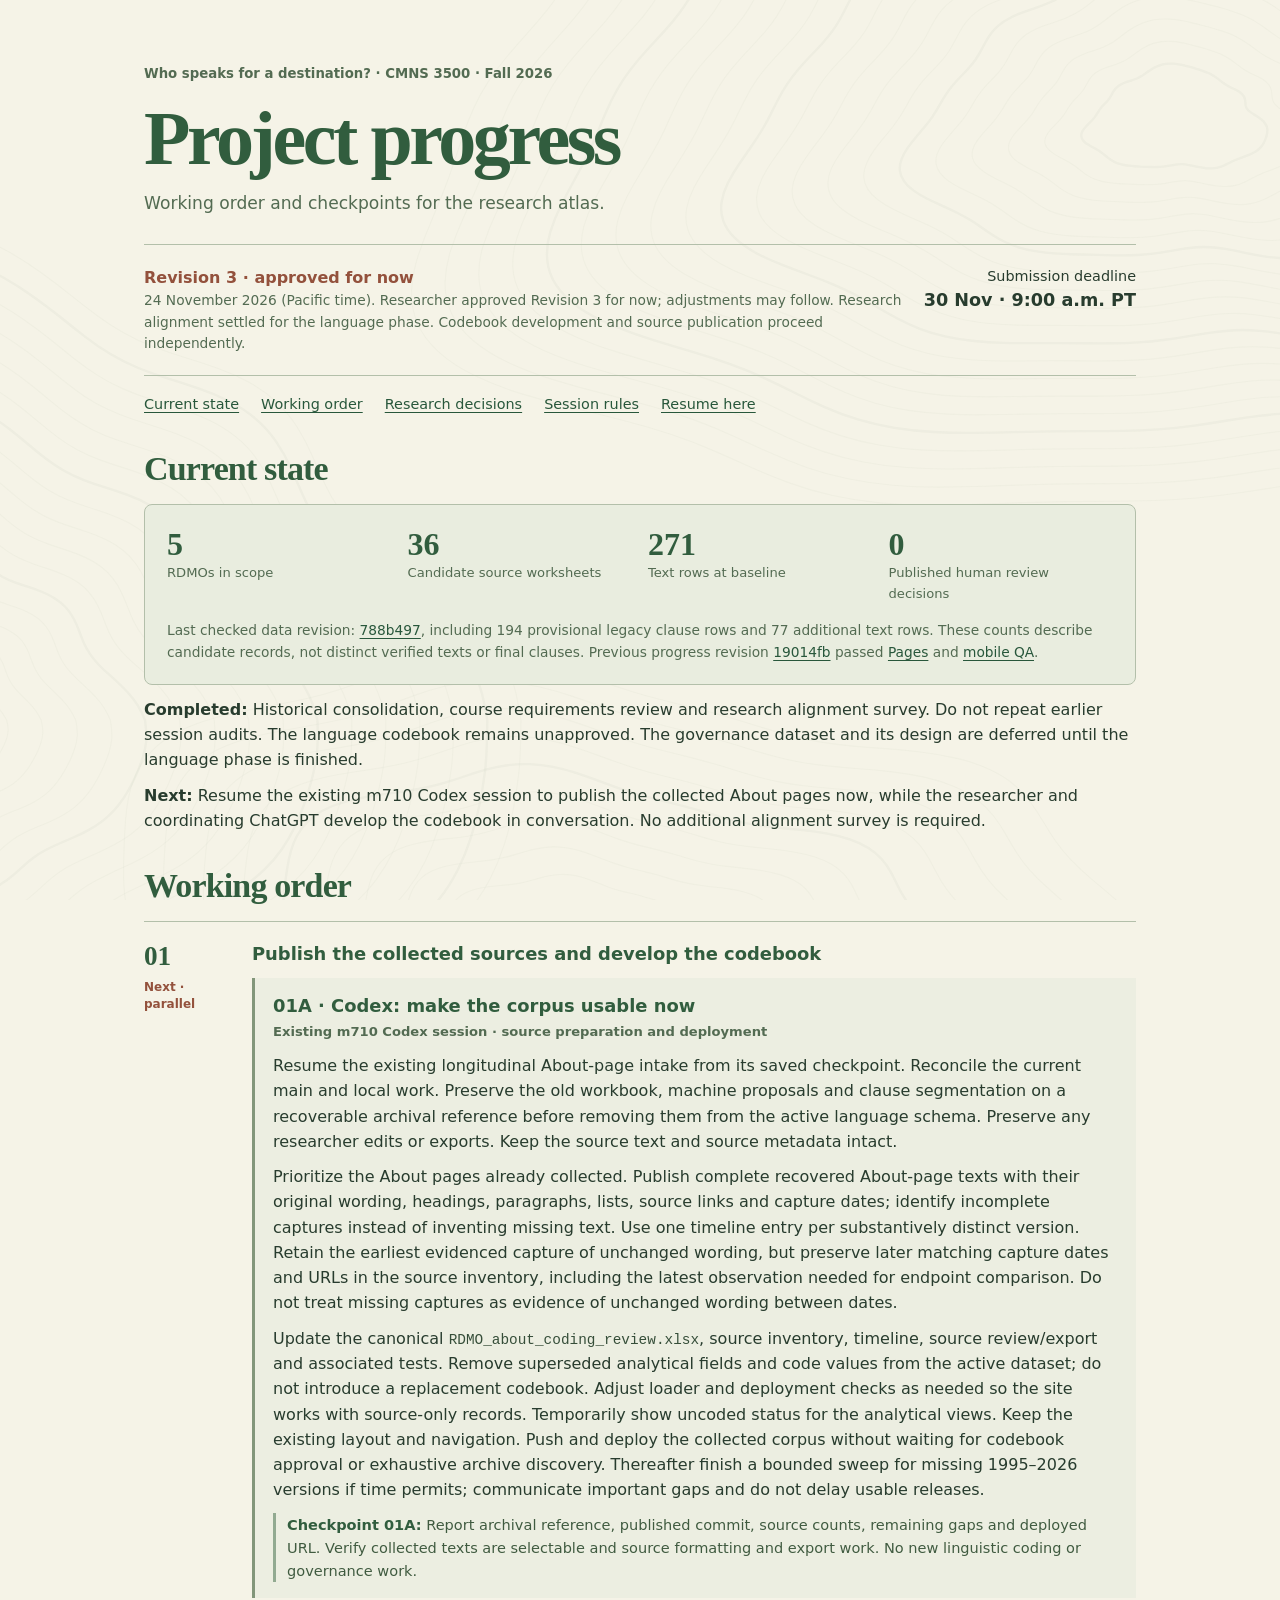
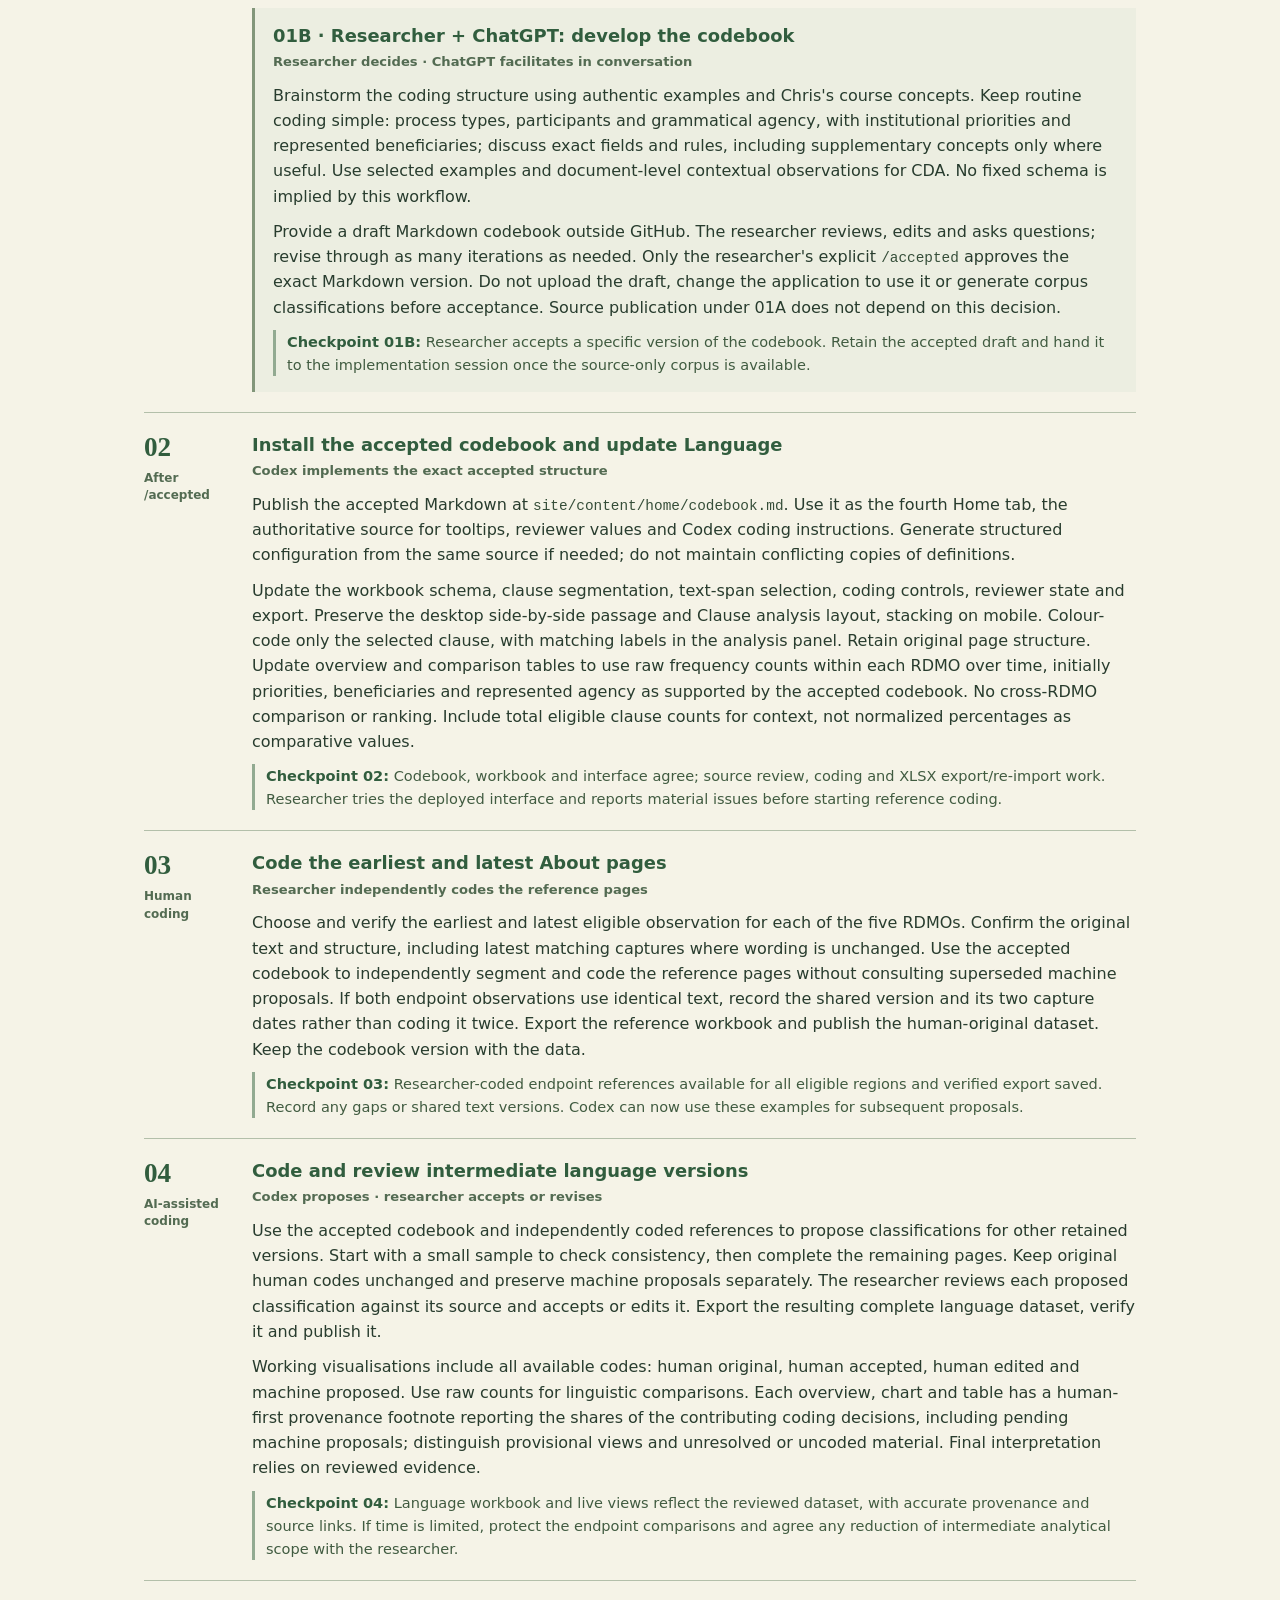
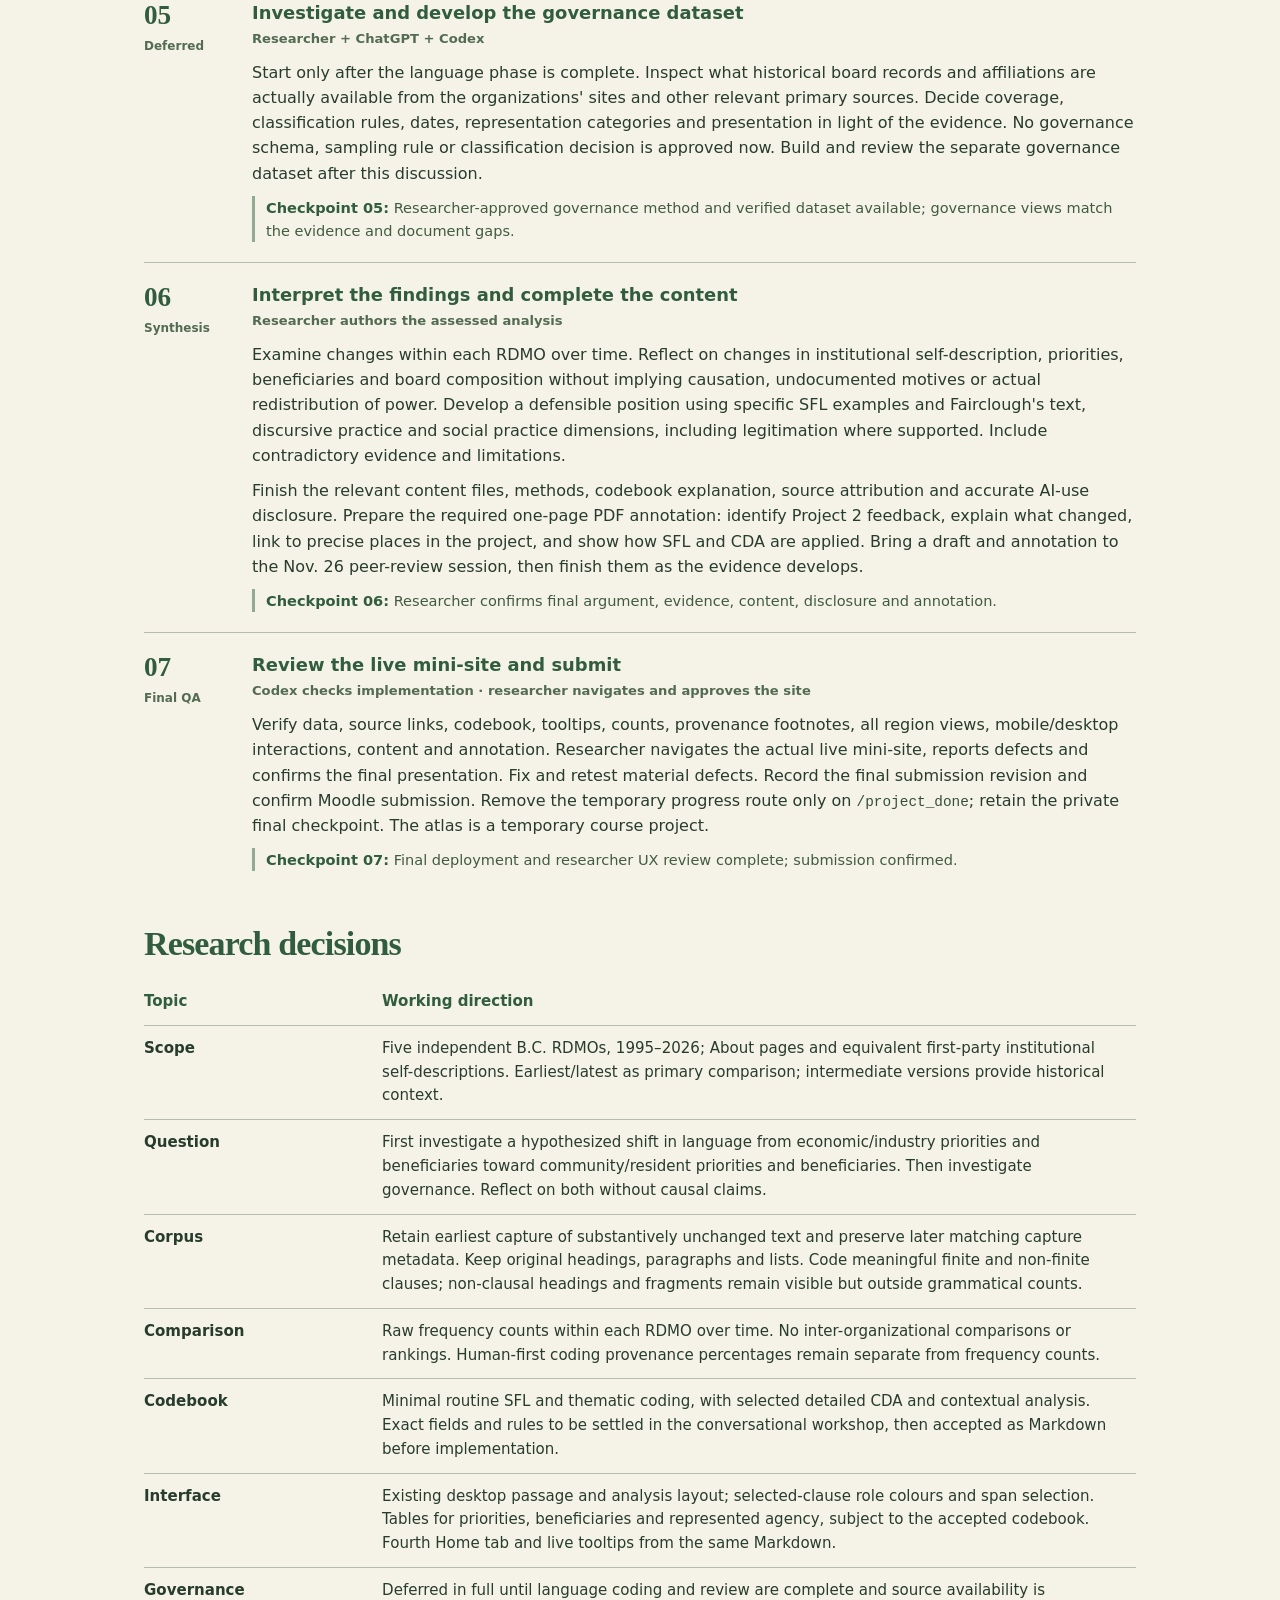
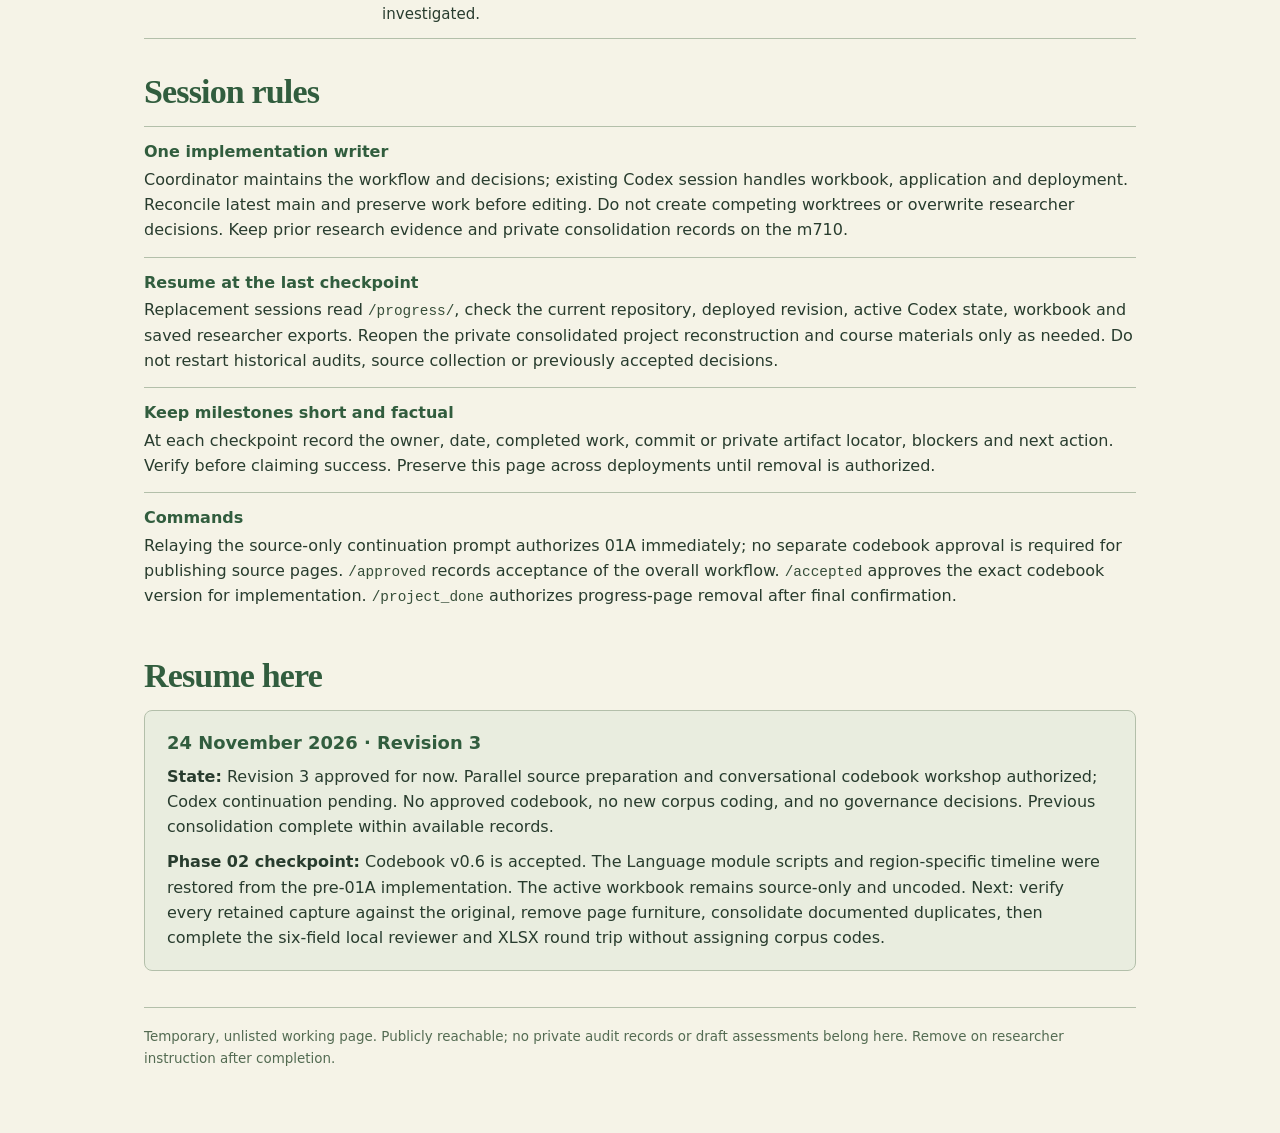
==== commit 23bdcc51: "feat: begin Phase 02 codebook restoration" ====
--- a/site/progress/index.html
+++ b/site/progress/index.html
@@ -175,9 +175,9 @@
 <h2 id="checkpoint-title">Resume here</h2>
 <div class="snapshot"><h3>24 November 2026 &middot; Revision 3</h3>
 <p style="margin-top:8px"><strong>State:</strong> Revision 3 approved for now. Parallel source preparation and conversational codebook workshop authorized; Codex continuation pending. No approved codebook, no new corpus coding, and no governance decisions. Previous consolidation complete within available records.</p>
-<p><strong>Next action:</strong> Researcher resumes the existing m710 Codex session and relays the source-only continuation prompt. Coordinator and researcher begin brainstorming the coding structure immediately. Keep the two workstreams independent until the researcher accepts the Markdown codebook.</p></div>
+<p><strong>Phase 02 checkpoint:</strong> Codebook v0.6 is accepted. The Language module scripts and region-specific timeline were restored from the pre-01A implementation. The active workbook remains source-only and uncoded. Next: verify every retained capture against the original, remove page furniture, consolidate documented duplicates, then complete the six-field local reviewer and XLSX round trip without assigning corpus codes.</p></div>
 </section>
 <footer>Temporary, unlisted working page. Publicly reachable; no private audit records or draft assessments belong here. Remove on researcher instruction after completion.</footer>
 </main>
 </body>
-</html>+</html>
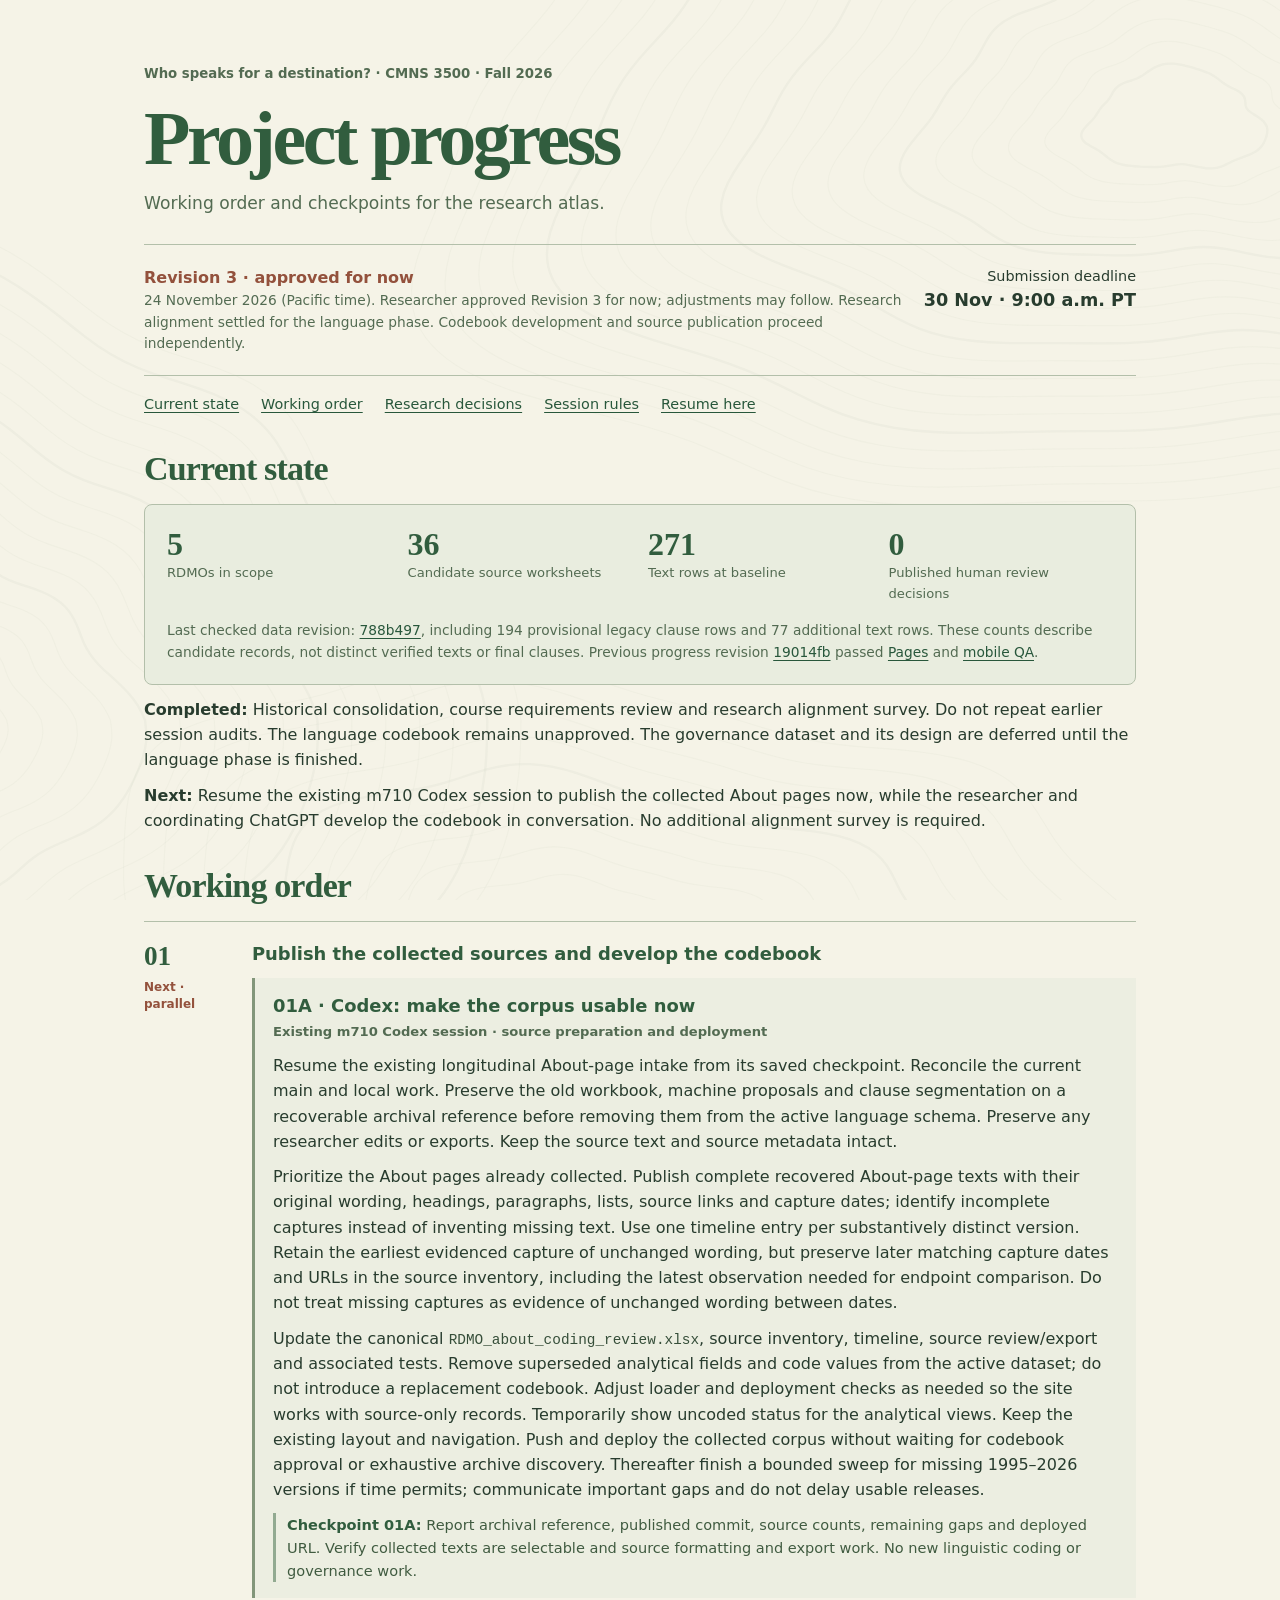
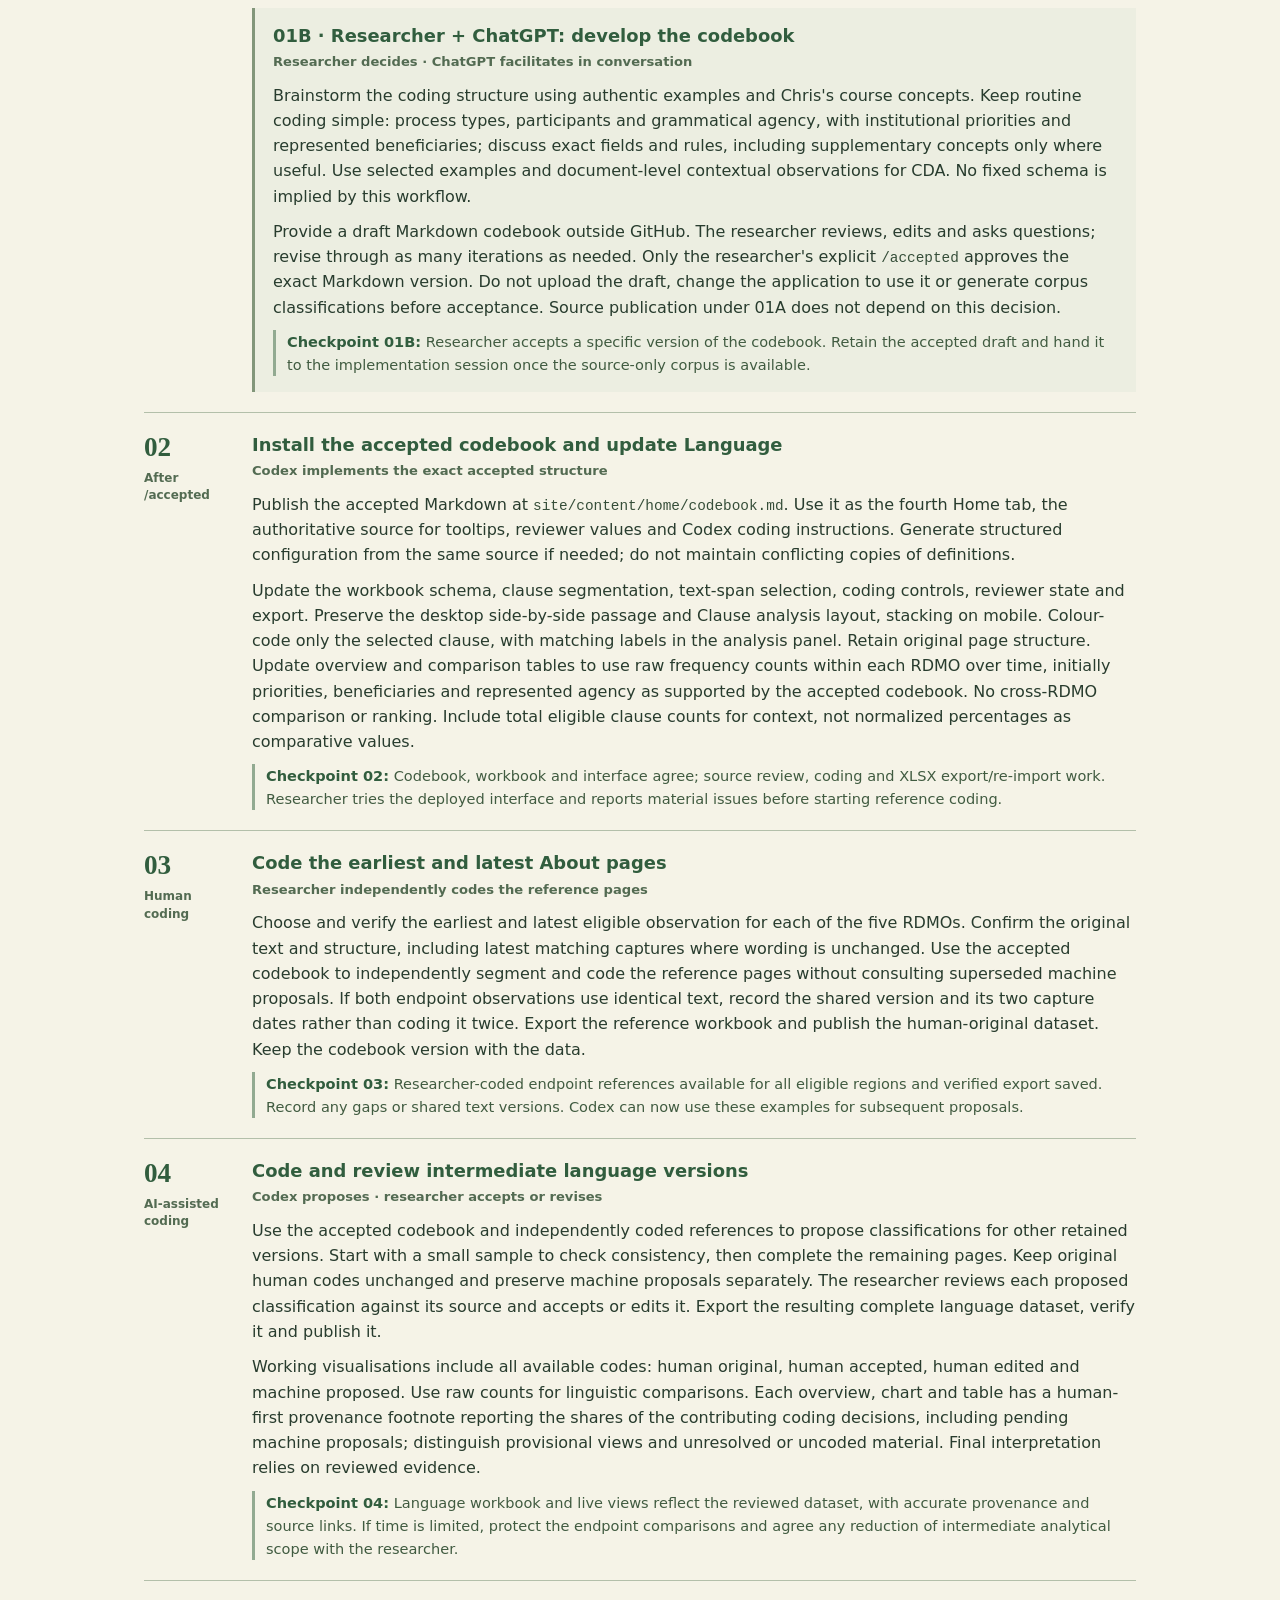
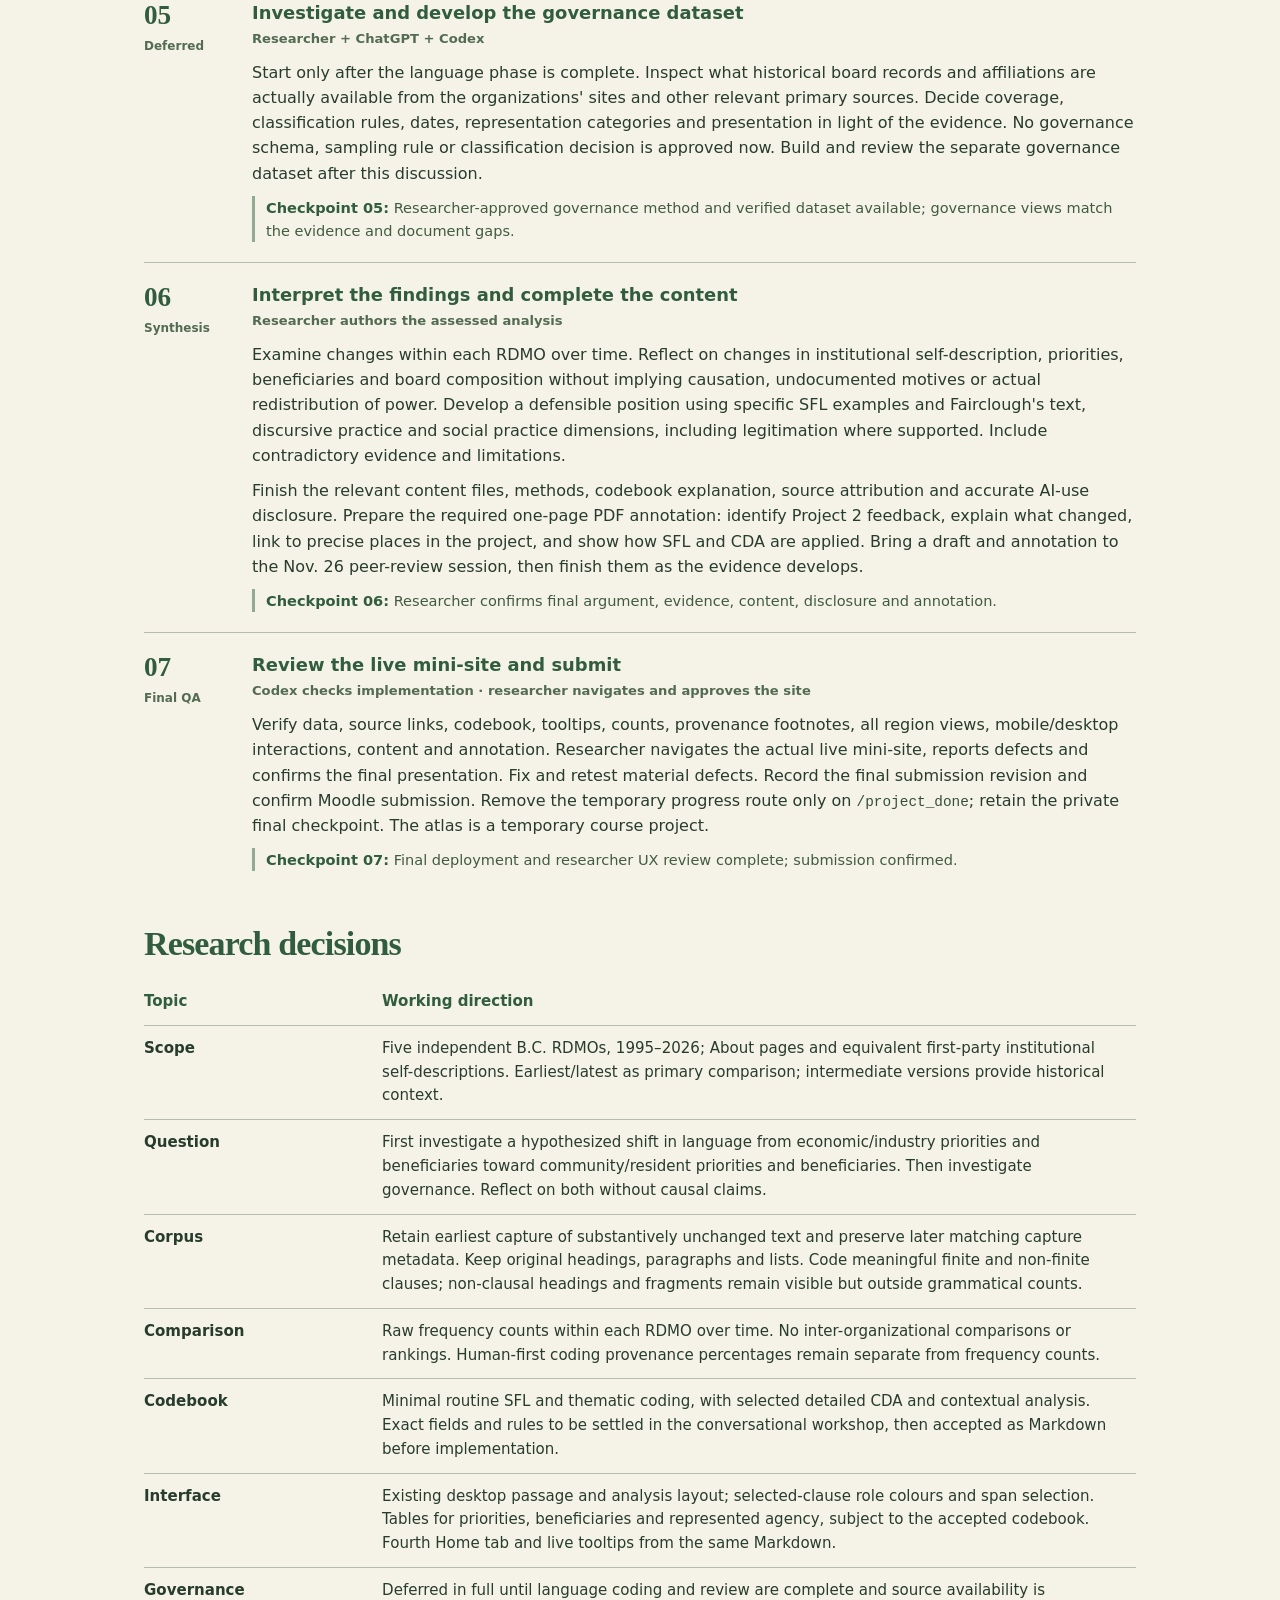
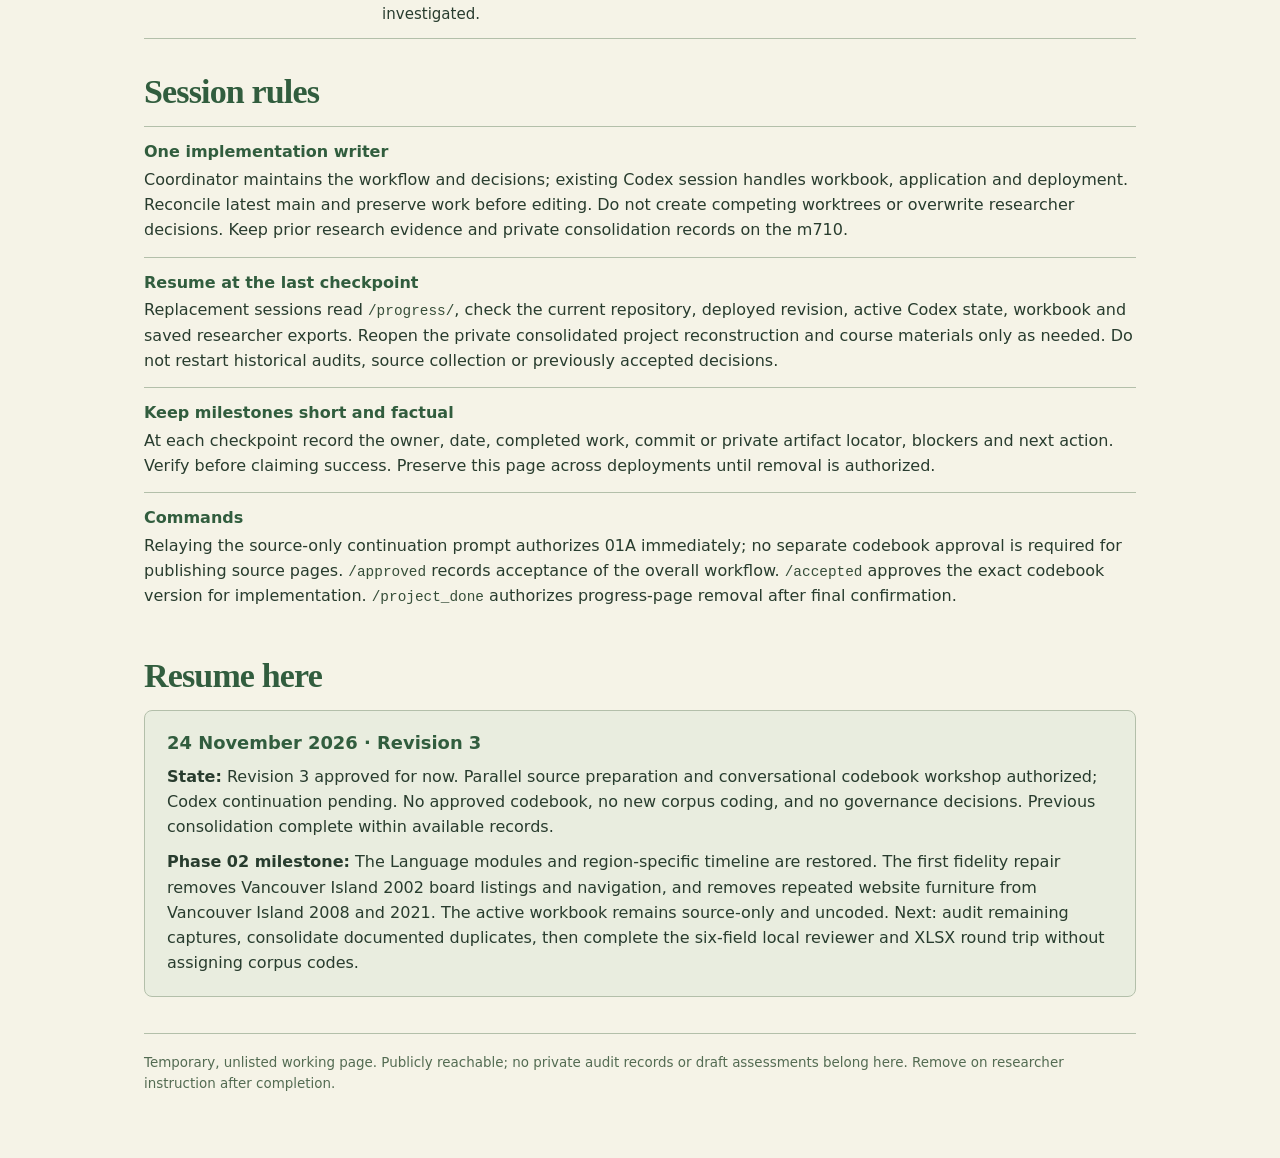
==== commit 26507fda: "data: restore Vancouver Island about source fidelity" ====
--- a/site/progress/index.html
+++ b/site/progress/index.html
@@ -175,7 +175,7 @@
 <h2 id="checkpoint-title">Resume here</h2>
 <div class="snapshot"><h3>24 November 2026 &middot; Revision 3</h3>
 <p style="margin-top:8px"><strong>State:</strong> Revision 3 approved for now. Parallel source preparation and conversational codebook workshop authorized; Codex continuation pending. No approved codebook, no new corpus coding, and no governance decisions. Previous consolidation complete within available records.</p>
-<p><strong>Phase 02 checkpoint:</strong> Codebook v0.6 is accepted. The Language module scripts and region-specific timeline were restored from the pre-01A implementation. The active workbook remains source-only and uncoded. Next: verify every retained capture against the original, remove page furniture, consolidate documented duplicates, then complete the six-field local reviewer and XLSX round trip without assigning corpus codes.</p></div>
+<p><strong>Phase 02 milestone:</strong> The Language modules and region-specific timeline are restored. The first fidelity repair removes Vancouver Island 2002 board listings and navigation, and removes repeated website furniture from Vancouver Island 2008 and 2021. The active workbook remains source-only and uncoded. Next: audit remaining captures, consolidate documented duplicates, then complete the six-field local reviewer and XLSX round trip without assigning corpus codes.</p></div>
 </section>
 <footer>Temporary, unlisted working page. Publicly reachable; no private audit records or draft assessments belong here. Remove on researcher instruction after completion.</footer>
 </main>
